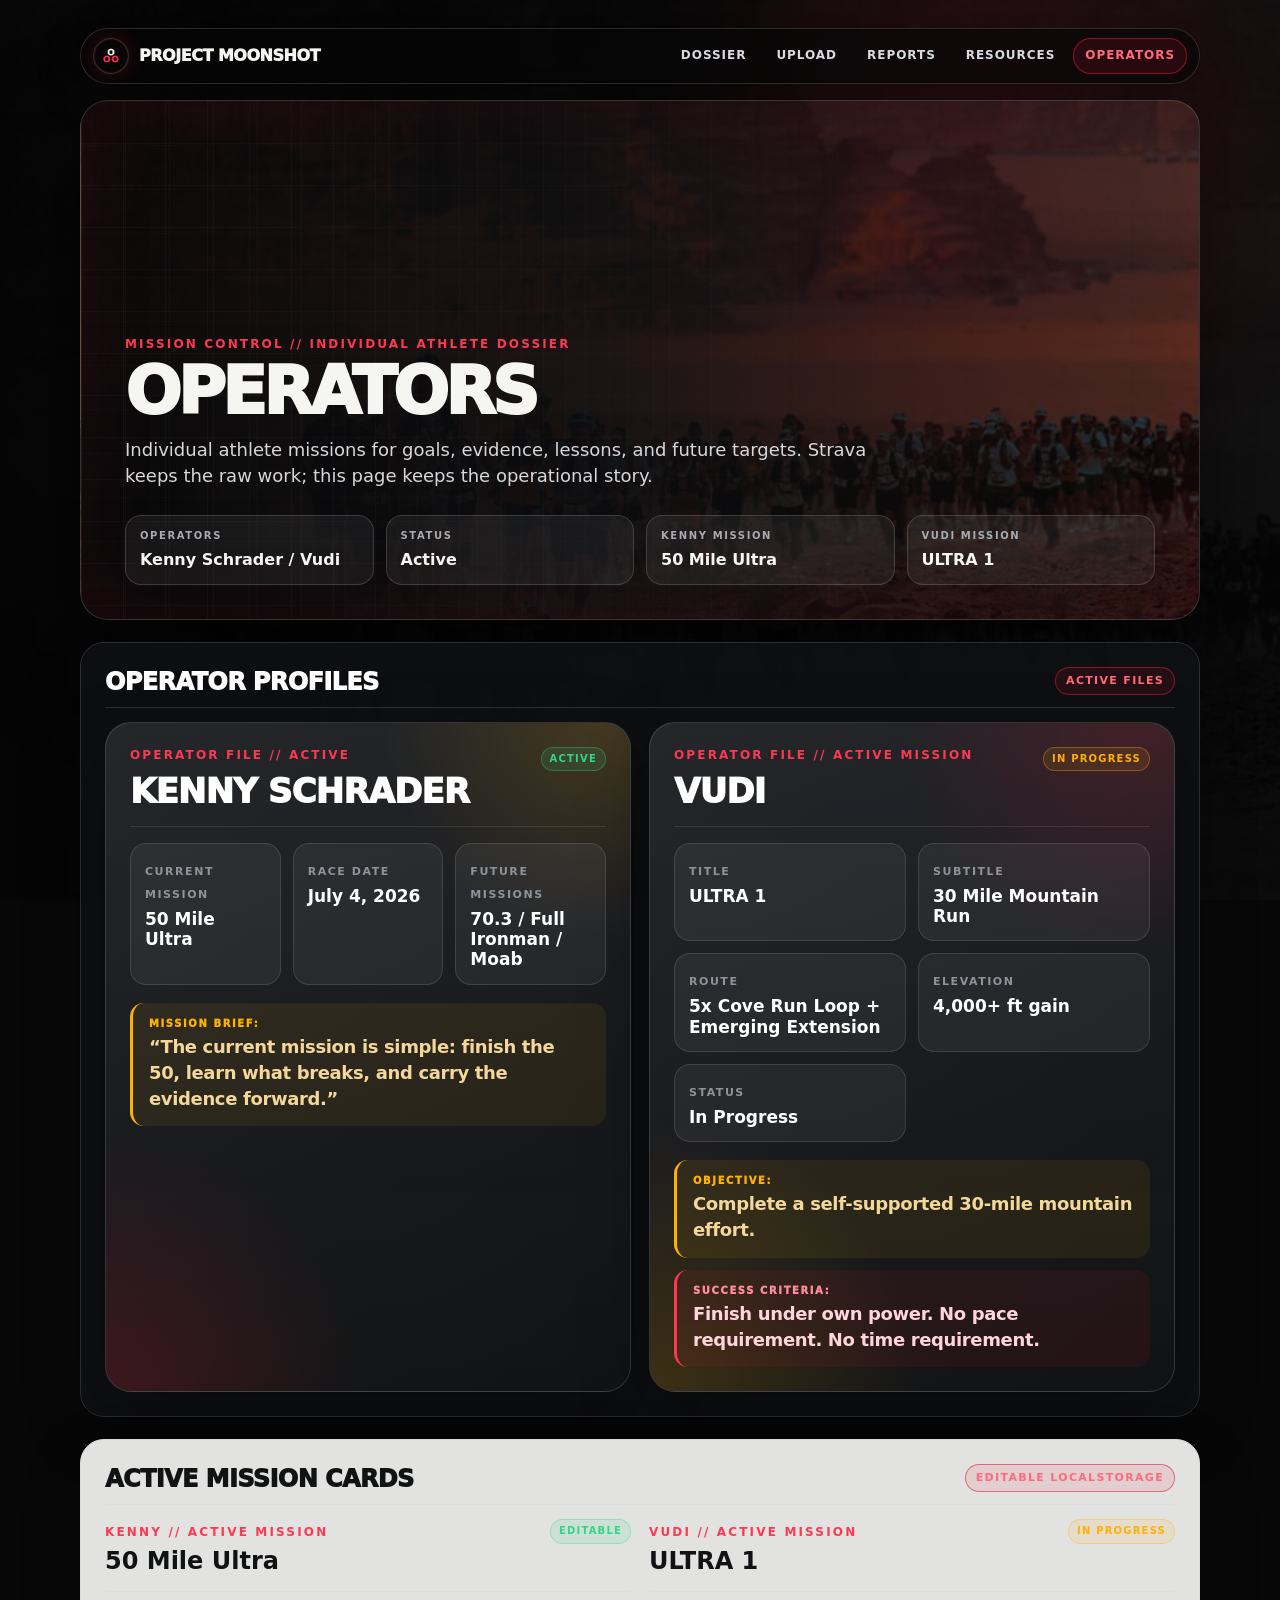
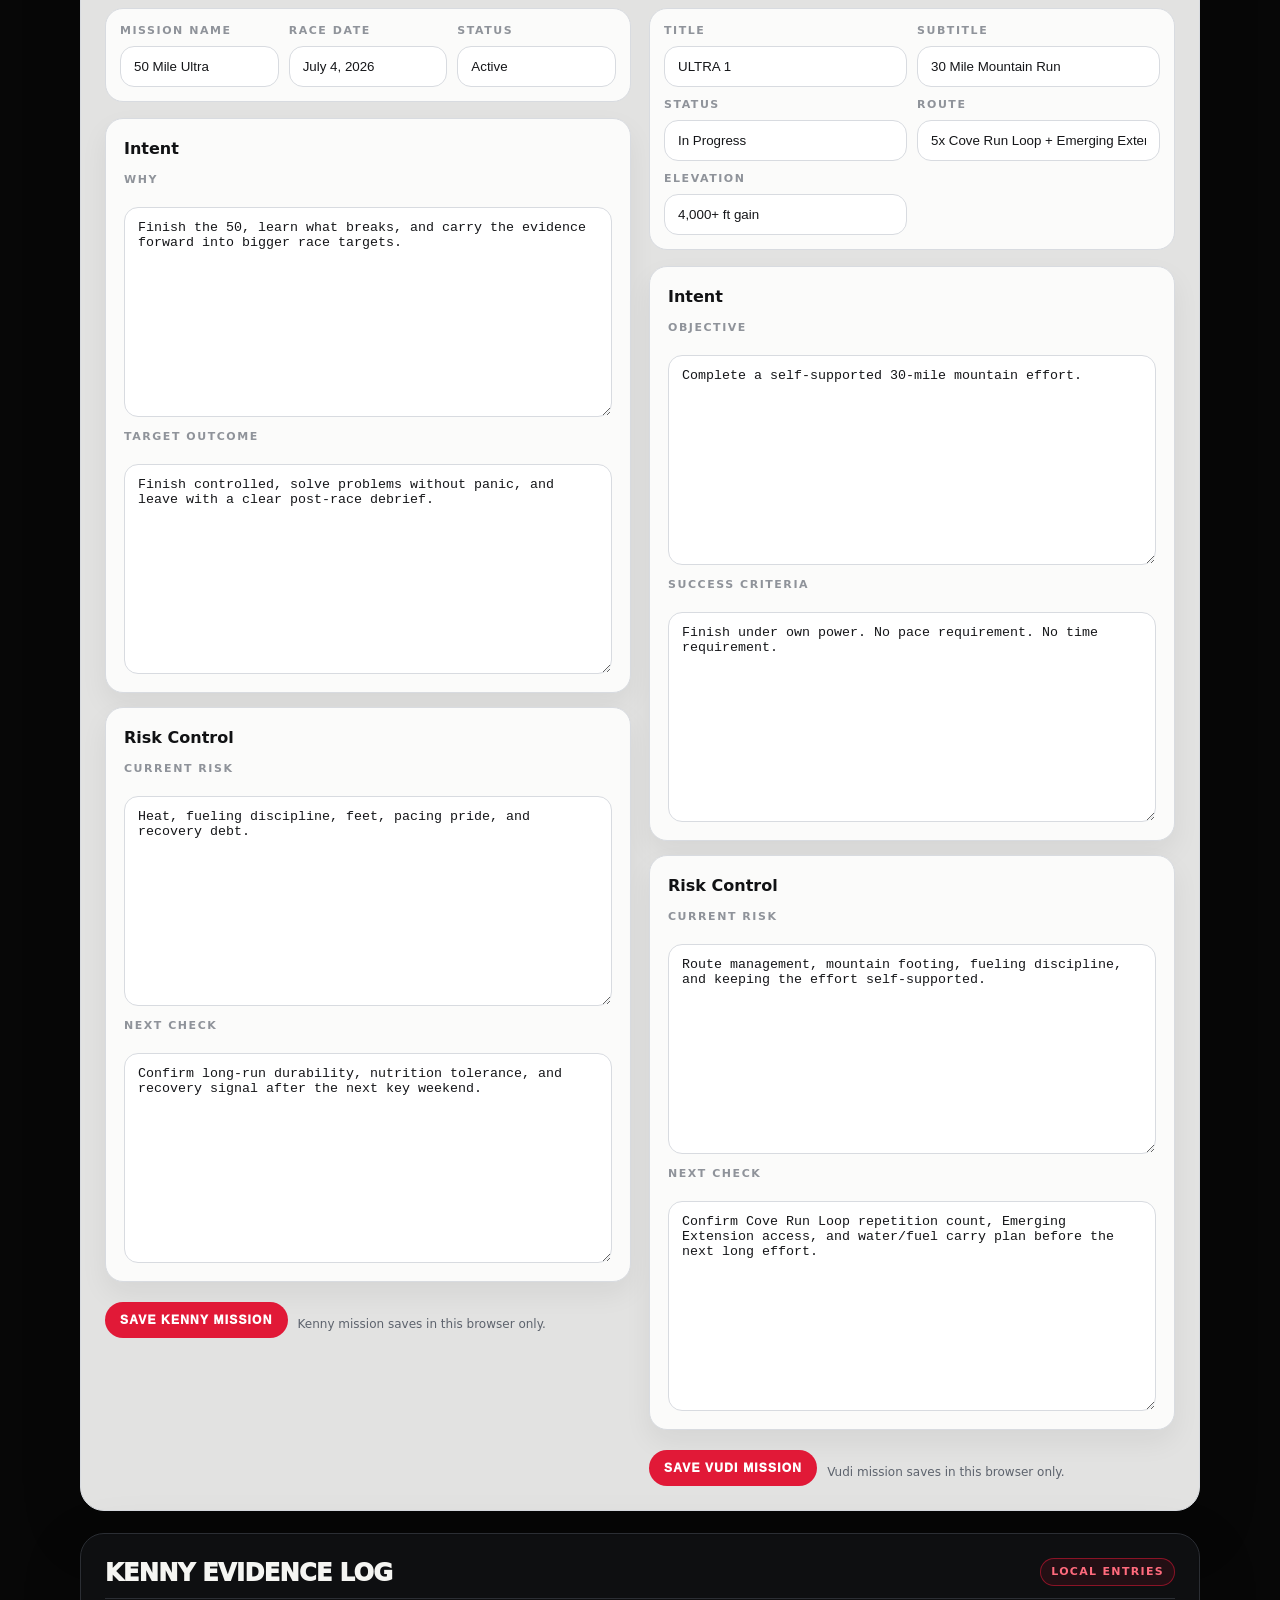
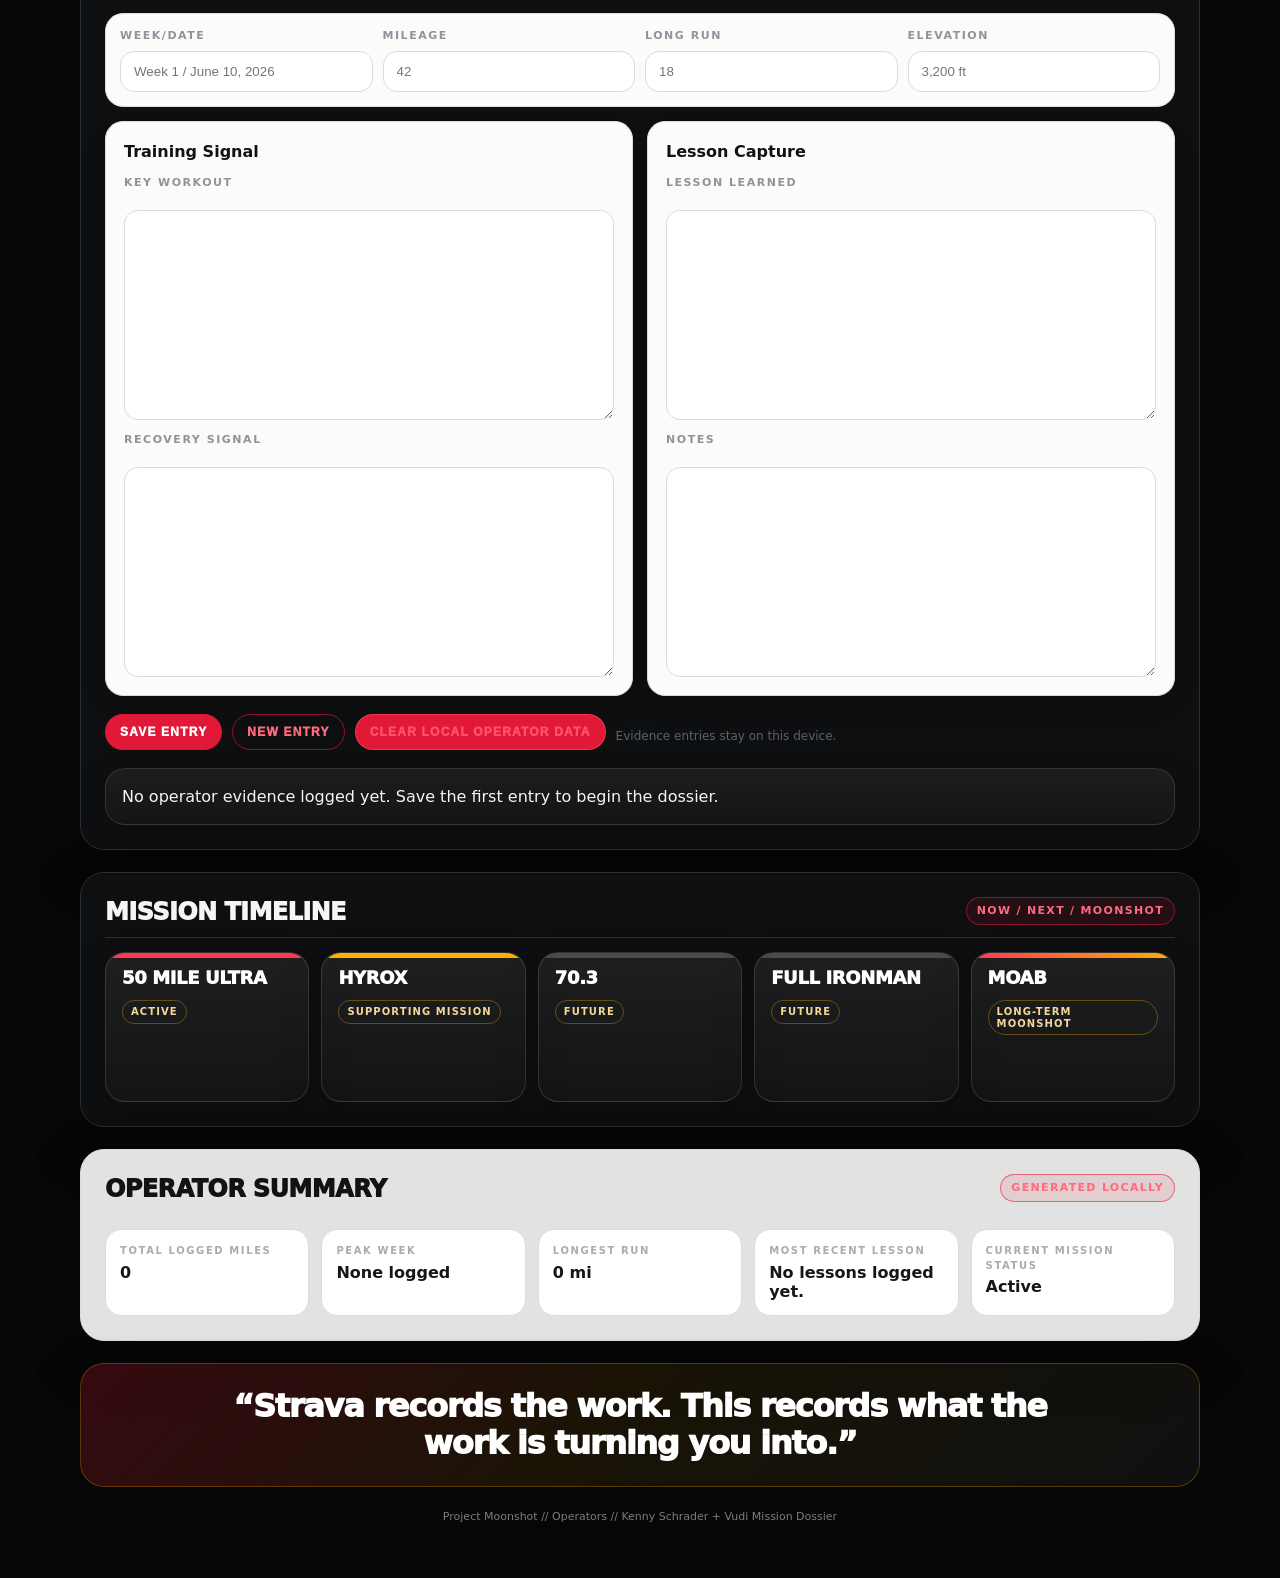
==== operators.html @ a26c4dda "Use PRJMNST navbar brand icon" ====
<!DOCTYPE html>
<html lang="en">
<head>
<meta charset="UTF-8" />
<meta name="viewport" content="width=device-width, initial-scale=1.0" />
<title>OPERATORS // Project Moonshot</title>
<link rel="stylesheet" href="styles.css" />
<script src="script.js" defer></script>
</head>
<body class="page-operators">
<div class="doc operators-doc">
  <nav class="site-nav" aria-label="Project Moonshot navigation">
    <button class="mobile-menu-toggle" type="button" aria-label="Open navigation menu" aria-expanded="false" aria-controls="primary-nav-links" data-mobile-nav-toggle>
      <span></span>
      <span></span>
      <span></span>
    </button>
    <a class="brand" href="index.html"><span class="brand-mark"><img src="PRJMNST.png" alt="Project Moonshot mark" class="brand-mark-img"></span><span>Project Moonshot</span></a>
    <div class="nav-links" id="primary-nav-links" data-mobile-menu>
      <a href="index.html">Dossier</a>
      <a href="upload.html">Upload</a>
      <a href="reports.html">Reports</a>
      <a href="resources.html">Resources</a>
      <a class="active" href="operators.html">OPERATORS</a>
    </div>
  </nav>

  <section class="hero operators-hero">
    <div class="eyebrow">Mission Control // Individual Athlete Dossier</div>
    <h1>OPERATORS</h1>
    <div class="subtitle">Individual athlete missions for goals, evidence, lessons, and future targets. Strava keeps the raw work; this page keeps the operational story.</div>
    <div class="meta">
      <div class="meta-card"><div class="label">Operators</div><div class="value">Kenny Schrader / Vudi</div></div>
      <div class="meta-card"><div class="label">Status</div><div class="value">Active</div></div>
      <div class="meta-card"><div class="label">Kenny Mission</div><div class="value">50 Mile Ultra</div></div>
      <div class="meta-card"><div class="label">Vudi Mission</div><div class="value">ULTRA 1</div></div>
    </div>
  </section>

  <section class="section operator-profile-section">
    <div class="section-header operator-section-header"><h2>Operator Profiles</h2><span class="tag">Active files</span></div>
    <div class="operator-card-grid">
      <article class="operator-card premium-card">
        <div class="operator-card-header">
          <div>
            <div class="eyebrow">Operator File // Active</div>
            <h2>Kenny Schrader</h2>
          </div>
          <span class="report-status">Active</span>
        </div>
        <div class="operator-stat-grid kenny-stat-grid">
          <div><span class="label">Current Mission</span><strong>50 Mile Ultra</strong></div>
          <div><span class="label">Race Date</span><strong>July 4, 2026</strong></div>
          <div><span class="label">Future Missions</span><strong>70.3 / Full Ironman / Moab</strong></div>
        </div>
        <p class="operator-brief"><span>Mission Brief:</span> “The current mission is simple: finish the 50, learn what breaks, and carry the evidence forward.”</p>
      </article>

      <article class="operator-card premium-card vudi-card">
        <div class="operator-card-header">
          <div>
            <div class="eyebrow">Operator File // Active Mission</div>
            <h2>Vudi</h2>
          </div>
          <span class="report-status pending">In Progress</span>
        </div>
        <div class="operator-stat-grid vudi-stat-grid">
          <div><span class="label">Title</span><strong>ULTRA 1</strong></div>
          <div><span class="label">Subtitle</span><strong>30 Mile Mountain Run</strong></div>
          <div><span class="label">Route</span><strong>5x Cove Run Loop + Emerging Extension</strong></div>
          <div><span class="label">Elevation</span><strong>4,000+ ft gain</strong></div>
          <div><span class="label">Status</span><strong>In Progress</strong></div>
        </div>
        <p class="operator-brief"><span>Objective:</span> Complete a self-supported 30-mile mountain effort.</p>
        <p class="operator-brief operator-brief-secondary"><span>Success Criteria:</span> Finish under own power. No pace requirement. No time requirement.</p>
      </article>
    </div>
  </section>

  <section class="section light operator-edit-section" data-operator-app>
    <div class="section-header"><h2>Active Mission Cards</h2><span class="tag">Editable localStorage</span></div>
    <div class="operator-mission-grid">
      <form class="command-form operator-mission-form" data-operator-mission-form data-operator-id="kenny">
        <div class="operator-form-title">
          <div><span class="eyebrow">Kenny // Active Mission</span><h3>50 Mile Ultra</h3></div>
          <span class="report-status">Editable</span>
        </div>
        <div class="metadata-bar form-metadata operator-metadata">
          <div>
            <label for="kennyMissionName">Mission name</label>
            <input id="kennyMissionName" name="missionName" />
          </div>
          <div>
            <label for="kennyRaceDate">Race date</label>
            <input id="kennyRaceDate" name="raceDate" />
          </div>
          <div>
            <label for="kennyStatus">Status</label>
            <input id="kennyStatus" name="status" />
          </div>
        </div>
        <div class="form-grid report-layout">
          <div class="upload-card form-box report-box">
            <h3>Intent</h3>
            <label for="kennyWhy">Why</label>
            <textarea id="kennyWhy" name="why"></textarea>
            <label for="kennyTargetOutcome">Target outcome</label>
            <textarea id="kennyTargetOutcome" name="targetOutcome"></textarea>
          </div>
          <div class="upload-card form-box report-box">
            <h3>Risk Control</h3>
            <label for="kennyCurrentRisk">Current risk</label>
            <textarea id="kennyCurrentRisk" name="currentRisk"></textarea>
            <label for="kennyNextCheck">Next check</label>
            <textarea id="kennyNextCheck" name="nextCheck"></textarea>
          </div>
        </div>
        <div class="mock-actions">
          <button class="button" type="submit">Save Kenny Mission</button>
          <span class="light-note" data-operator-mission-note>Kenny mission saves in this browser only.</span>
        </div>
      </form>

      <form class="command-form operator-mission-form" data-operator-mission-form data-operator-id="vudi">
        <div class="operator-form-title">
          <div><span class="eyebrow">Vudi // Active Mission</span><h3>ULTRA 1</h3></div>
          <span class="report-status pending">In Progress</span>
        </div>
        <div class="metadata-bar form-metadata operator-metadata vudi-metadata">
          <div>
            <label for="vudiMissionName">Title</label>
            <input id="vudiMissionName" name="missionName" />
          </div>
          <div>
            <label for="vudiSubtitle">Subtitle</label>
            <input id="vudiSubtitle" name="subtitle" />
          </div>
          <div>
            <label for="vudiStatus">Status</label>
            <input id="vudiStatus" name="status" />
          </div>
          <div>
            <label for="vudiRoute">Route</label>
            <input id="vudiRoute" name="route" />
          </div>
          <div>
            <label for="vudiElevation">Elevation</label>
            <input id="vudiElevation" name="elevation" />
          </div>
        </div>
        <div class="form-grid report-layout">
          <div class="upload-card form-box report-box">
            <h3>Intent</h3>
            <label for="vudiWhy">Objective</label>
            <textarea id="vudiWhy" name="why"></textarea>
            <label for="vudiTargetOutcome">Success criteria</label>
            <textarea id="vudiTargetOutcome" name="targetOutcome"></textarea>
          </div>
          <div class="upload-card form-box report-box">
            <h3>Risk Control</h3>
            <label for="vudiCurrentRisk">Current risk</label>
            <textarea id="vudiCurrentRisk" name="currentRisk"></textarea>
            <label for="vudiNextCheck">Next check</label>
            <textarea id="vudiNextCheck" name="nextCheck"></textarea>
          </div>
        </div>
        <div class="mock-actions">
          <button class="button" type="submit">Save Vudi Mission</button>
          <span class="light-note" data-operator-mission-note>Vudi mission saves in this browser only.</span>
        </div>
      </form>
    </div>
  </section>

  <section class="section operator-evidence-section">
    <div class="section-header"><h2>Kenny Evidence Log</h2><span class="tag">Local entries</span></div>
    <form class="command-form operator-entry-form" data-operator-entry-form>
      <input type="hidden" name="entryId" />
      <div class="metadata-bar form-metadata operator-metadata evidence-metadata">
        <div><label for="operatorWeekDate">Week/date</label><input id="operatorWeekDate" name="weekDate" placeholder="Week 1 / June 10, 2026" /></div>
        <div><label for="operatorMileage">Mileage</label><input id="operatorMileage" name="mileage" inputmode="decimal" placeholder="42" /></div>
        <div><label for="operatorLongRun">Long run</label><input id="operatorLongRun" name="longRun" inputmode="decimal" placeholder="18" /></div>
        <div><label for="operatorElevation">Elevation</label><input id="operatorElevation" name="elevation" inputmode="decimal" placeholder="3,200 ft" /></div>
      </div>
      <div class="form-grid report-layout">
        <div class="upload-card form-box report-box">
          <h3>Training Signal</h3>
          <label for="operatorKeyWorkout">Key workout</label>
          <textarea id="operatorKeyWorkout" name="keyWorkout"></textarea>
          <label for="operatorRecoverySignal">Recovery signal</label>
          <textarea id="operatorRecoverySignal" name="recoverySignal"></textarea>
        </div>
        <div class="upload-card form-box report-box">
          <h3>Lesson Capture</h3>
          <label for="operatorLessonLearned">Lesson learned</label>
          <textarea id="operatorLessonLearned" name="lessonLearned"></textarea>
          <label for="operatorNotes">Notes</label>
          <textarea id="operatorNotes" name="notes"></textarea>
        </div>
      </div>
      <div class="mock-actions">
        <button class="button" type="submit" data-operator-save-entry>Save Entry</button>
        <button class="button secondary" type="button" data-operator-reset-entry>New Entry</button>
        <button class="button danger" type="button" data-operator-clear>Clear Local Operator Data</button>
        <span class="light-note" data-operator-entry-note>Evidence entries stay on this device.</span>
      </div>
    </form>
    <div class="operator-entry-list" data-operator-entry-list>
      <div class="archive-card">Loading operator evidence...</div>
    </div>
  </section>

  <section class="section mission-timeline-section">
    <div class="section-header"><h2>Mission Timeline</h2><span class="tag">Now / next / moonshot</span></div>
    <div class="operator-timeline">
      <div class="timeline-node active"><span>50 Mile Ultra</span><strong>Active</strong></div>
      <div class="timeline-node support"><span>HYROX</span><strong>Supporting mission</strong></div>
      <div class="timeline-node"><span>70.3</span><strong>Future</strong></div>
      <div class="timeline-node"><span>Full Ironman</span><strong>Future</strong></div>
      <div class="timeline-node moonshot"><span>Moab</span><strong>Long-term moonshot</strong></div>
    </div>
  </section>

  <section class="section light operator-summary-section">
    <div class="section-header"><h2>Operator Summary</h2><span class="tag">Generated locally</span></div>
    <div class="operator-summary-grid" data-operator-summary>
      <div class="meta-card"><div class="label">Total logged miles</div><div class="value" data-summary-total-miles>0</div></div>
      <div class="meta-card"><div class="label">Peak week</div><div class="value" data-summary-peak-week>None logged</div></div>
      <div class="meta-card"><div class="label">Longest run</div><div class="value" data-summary-longest-run>0</div></div>
      <div class="meta-card"><div class="label">Most recent lesson</div><div class="value" data-summary-recent-lesson>No lessons logged yet.</div></div>
      <div class="meta-card"><div class="label">Current mission status</div><div class="value" data-summary-current-status>Active</div></div>
    </div>
  </section>

  <section class="section operator-ethos-section">
    <p class="quote operator-ethos">“Strava records the work. This records what the work is turning you into.”</p>
  </section>

  <div class="footer">Project Moonshot // Operators // Kenny Schrader + Vudi Mission Dossier</div>
</div>
</body>
</html>
---- styles.css ----
:root{
  --bg:#070707; --card:rgba(17,18,20,.82); --card2:rgba(23,25,28,.80); --ink:#f5f5f2; --muted:#a7aab0;
  --line:#2b2e34; --red:#e11937; --red2:#ff3852; --white:#ffffff; --silver:#d8dce3;
  --amber:#ffb000; --green:#32d583; --blue:#60a5fa; --darkred:#420912;
}
*{box-sizing:border-box;-webkit-font-smoothing:antialiased;}
html,body{margin:0;padding:0;color:var(--ink);font-family:Inter, ui-sans-serif, system-ui, -apple-system, BlinkMacSystemFont,"Segoe UI",sans-serif;line-height:1.45;}
html{background:var(--bg);min-height:100%;}
body{position:relative;isolation:isolate;min-height:100vh;padding:28px 0 54px;overflow-x:hidden;background:var(--bg);}
body::before{content:"";position:fixed;inset:0;pointer-events:none;z-index:0;background-image:var(--page-bg-image,none);background-repeat:no-repeat;background-size:cover;background-position:var(--page-bg-position,right center);background-attachment:fixed;opacity:.32;filter:grayscale(100%) contrast(82%) brightness(1.66);}
body::after{content:"";position:fixed;inset:0;pointer-events:none;z-index:1;background:linear-gradient(90deg,rgba(5,5,5,.43) 0%,rgba(5,5,5,.41) 42%,rgba(5,5,5,.39) 100%);}
body.page-index{--page-bg-image:url("Hyrox 2.webp");--page-bg-position:right center;}
body.page-upload{--page-bg-image:url("Hyrox 4.avif");--page-bg-position:left center;}
body.page-reports{--page-bg-image:url("Hyrox 3.jpg");--page-bg-position:right center;}
body.page-resources{--page-bg-image:url("Hyrox 1.webp");--page-bg-position:left center;}
a{color:inherit;}
.doc{position:relative;z-index:2;width:1080px;max-width:calc(100vw - 32px);margin:0 auto;}
.site-nav{position:sticky;top:12px;z-index:20;display:flex;align-items:center;justify-content:space-between;gap:16px;margin:0 auto 16px;padding:9px 12px;border:1px solid rgba(255,255,255,.14);border-radius:999px;background:rgba(7,7,7,.68);backdrop-filter:blur(12px);box-shadow:0 16px 48px rgba(0,0,0,.24);}
.brand{display:inline-flex;align-items:center;gap:10px;text-decoration:none;font-weight:950;text-transform:uppercase;letter-spacing:-.03em;white-space:nowrap;}
.brand-mark{display:inline-grid;place-items:center;width:36px;height:36px;min-width:36px;border-radius:50%;background:rgba(7,7,7,.78);border:1px solid rgba(255,255,255,.16);box-shadow:0 0 0 1px rgba(225,25,55,.18) inset,0 0 18px rgba(225,25,55,.24);overflow:hidden;}
.brand-mark-img{width:28px;height:28px;border-radius:50%;object-fit:cover;display:block;}
.mobile-menu-toggle{display:none;appearance:none;border:0;background:transparent;color:inherit;font:inherit;}
.nav-links{display:flex;align-items:center;gap:6px;flex-wrap:wrap;justify-content:flex-end;}
.nav-links a{padding:8px 11px;border:1px solid transparent;border-radius:999px;color:#d9dbe0;text-decoration:none;font-size:12px;font-weight:850;text-transform:uppercase;letter-spacing:.08em;}
.nav-links a:hover,.nav-links a.active{border-color:rgba(225,25,55,.55);background:rgba(225,25,55,.12);color:#ff6b7d;}
.hero{position:relative;overflow:hidden;border:1px solid #31343a;border-radius:28px;padding:42px 44px 34px;background:
  radial-gradient(circle at 88% -10%,rgba(225,25,55,.55),transparent 36%),
  radial-gradient(circle at 0% 100%,rgba(225,25,55,.24),transparent 32%),
  linear-gradient(135deg,rgba(10,10,11,.84) 0%,rgba(21,22,26,.82) 60%,rgba(9,9,9,.88) 100%);box-shadow:0 30px 80px rgba(0,0,0,.38);}
.hero:before{content:"";position:absolute;inset:0;background:linear-gradient(90deg,rgba(255,255,255,.04) 1px,transparent 1px),linear-gradient(rgba(255,255,255,.03) 1px,transparent 1px);background-size:42px 42px;mask-image:linear-gradient(90deg,rgba(0,0,0,.85),transparent);}
.hero>*{position:relative;z-index:1;}
.eyebrow{letter-spacing:.18em;text-transform:uppercase;font-weight:800;color:var(--red2);font-size:12px;margin-bottom:10px;}
h1{font-size:66px;line-height:.88;margin:0;text-transform:uppercase;letter-spacing:-.06em;font-weight:950;}
.h1-accent{color:var(--red2);display:block;}
.subtitle{margin-top:16px;color:#d7d7d9;font-size:18px;max-width:760px;}
.meta{display:grid;grid-template-columns:repeat(4,1fr);gap:12px;margin-top:26px;}
.meta-card{background:rgba(255,255,255,.06);border:1px solid rgba(255,255,255,.15);border-radius:16px;padding:13px 14px;}
.meta-card .label{font-size:10px;text-transform:uppercase;letter-spacing:.16em;color:#a9abb0;font-weight:800;}
.meta-card .value{font-size:16px;font-weight:850;margin-top:4px;}
.countdown{display:grid;grid-template-columns:repeat(4,1fr) 2.6fr;align-items:stretch;gap:10px;margin-top:26px;padding:12px;border:1px solid rgba(255,193,7,.62);border-radius:24px;background:linear-gradient(135deg,rgba(255,176,0,.16),rgba(166,110,0,.08) 36%,rgba(11,12,14,.94));box-shadow:0 0 0 1px rgba(255,176,0,.14) inset,0 18px 44px rgba(0,0,0,.24),0 0 32px rgba(255,176,0,.18);}
.countdown-box{min-width:0;border:1px solid rgba(255,201,71,.58);border-radius:16px;background:linear-gradient(180deg,rgba(255,176,0,.18),rgba(255,255,255,.055));padding:12px 14px;text-align:center;box-shadow:0 0 16px rgba(255,176,0,.14) inset,0 10px 24px rgba(0,0,0,.22);}
.countdown-box strong{display:block;font-size:32px;line-height:1;font-weight:950;letter-spacing:-.04em;color:var(--amber);text-shadow:none;}
.countdown-box span{display:block;margin-top:6px;color:#f2d48a;font-size:10px;text-transform:uppercase;letter-spacing:.14em;font-weight:900;}
.countdown-quote{display:flex;align-items:center;min-width:0;min-height:100%;margin:0;border-left:1px solid rgba(255,201,71,.46);padding:12px 18px;}
.countdown-quote blockquote{position:relative;margin:0;padding-left:0;color:#f4d89a;font-size:15px;line-height:1.28;font-weight:850;letter-spacing:-.015em;}
.countdown-quote blockquote:before{content:none;}
.section{margin-top:22px;background:var(--card);backdrop-filter:blur(2px);border:1px solid var(--line);border-radius:24px;padding:24px;box-shadow:0 20px 60px rgba(0,0,0,.18);}
.section.light{background:rgba(251,251,250,.9);color:#151619;border-color:#d8dbe0;}
.section.light p,.section.light li,.section.light td{color:#464a52;}
.section.light h2,.section.light h3{color:#111214;}
.report-featured h2,.report-archive-index h2{color:var(--amber) !important;}
.latest-helper{margin:-4px 0 8px;color:#8a9099;font-size:11px;font-weight:800;letter-spacing:.02em;}
.section-header{display:flex;align-items:flex-end;justify-content:space-between;gap:16px;margin-bottom:14px;border-bottom:1px solid var(--line);padding-bottom:12px;}
.section.light .section-header{border-bottom-color:#d9dde4;}
h2{font-size:24px;line-height:1.05;margin:0;text-transform:uppercase;letter-spacing:-.025em;font-weight:950;}
h3{font-size:16px;margin:16px 0 8px;font-weight:850;}
p{font-size:14px;color:var(--muted);margin:0 0 10px;}
.small{font-size:12px;color:var(--muted);}
.tag{display:inline-flex;align-items:center;border:1px solid rgba(225,25,55,.55);background:rgba(225,25,55,.1);color:#ff6b7d;border-radius:999px;padding:5px 10px;font-size:11px;text-transform:uppercase;letter-spacing:.12em;font-weight:800;white-space:nowrap;}
.grid{display:grid;gap:14px;}.grid-2{grid-template-columns:repeat(2,minmax(0,1fr));}.grid-3{grid-template-columns:repeat(3,minmax(0,1fr));}.grid-4{grid-template-columns:repeat(4,minmax(0,1fr));}
.card{background:var(--card2);border:1px solid var(--line);border-radius:18px;padding:16px;}
.section.light .card{background:rgba(255,255,255,.9);border-color:#d8dbe0;}
.metric{font-size:34px;font-weight:950;letter-spacing:-.05em;line-height:.95;}.metric span{color:var(--red2);}
.label{font-size:11px;text-transform:uppercase;letter-spacing:.14em;font-weight:850;color:#8f939a;}
.divider{height:1px;background:var(--line);margin:14px 0;}.redline{height:6px;background:linear-gradient(90deg,var(--red),transparent);border-radius:999px;margin:10px 0 0;}
ul{margin:8px 0 0;padding-left:18px;}li{font-size:13px;color:var(--muted);margin:4px 0;}
table{width:100%;border-collapse:collapse;margin-top:10px;font-size:12.5px;}th,td{padding:9px 9px;border-bottom:1px solid var(--line);text-align:left;vertical-align:top;}th{font-size:10px;text-transform:uppercase;letter-spacing:.12em;color:#8f939a;background:rgba(255,255,255,.03);font-weight:900;}.section.light th{background:#f0f1f3;border-bottom-color:#d9dde4;}.section.light td{border-bottom-color:#e3e5e9;}
.course-row{display:grid;grid-template-columns:64px 1fr 1fr 1fr;gap:10px;align-items:stretch;margin-bottom:10px;}.num{display:flex;align-items:center;justify-content:center;background:var(--red);border-radius:16px;font-weight:950;font-size:22px;}.course-row .card{padding:13px;}.course-mission-text{color:#f5b942;}
.pill{display:inline-block;border:1px solid #3a3d43;border-radius:999px;padding:4px 9px;font-size:11px;color:#d8dce3;margin:2px 4px 2px 0;}.section.light .pill{border-color:#d4d8dd;color:#39404a;background:#f7f7f7;}
.status-green{color:var(--green);font-weight:900;}.status-amber{color:var(--amber);font-weight:900;}.status-red{color:#ff5368;font-weight:900;}.avg{color:var(--amber);font-weight:900;}
.timeline{display:grid;grid-template-columns:repeat(4,1fr);gap:12px;}.phase{position:relative;overflow:hidden;background:linear-gradient(180deg,#1b1d21,#101114);border:1px solid var(--line);border-radius:18px;padding:16px;min-height:190px;}.phase:before{content:"";position:absolute;top:0;left:0;right:0;height:5px;background:var(--red);}.phase .week{font-weight:950;color:var(--red2);font-size:13px;text-transform:uppercase;letter-spacing:.12em;}.phase h3{margin-top:8px;color:#fff !important;}.phase li,.phase p{color:#f3f4f6 !important;}.phase ul{color:#f3f4f6;}
.upload-card{background:#fbfbfa;color:#151619;border:1px solid #d8dbe0;border-radius:18px;padding:18px;margin-top:14px;}.upload-card h3{color:#111214;margin-top:0;}.upload-card p,.upload-card li{color:#464a52;}.upload-grid{display:grid;grid-template-columns:1.05fr 1.1fr 1fr;gap:10px;}.upload-cell{border:1px solid #dfe3e8;border-radius:12px;padding:12px;background:#fff;}.upload-cell .label{font-size:10px;letter-spacing:.14em;text-transform:uppercase;font-weight:900;color:#8b9098;margin-bottom:6px;}.upload-cell .value{font-size:13px;color:#343841;}
.page-upload .section.light{background:linear-gradient(180deg,rgba(18,19,22,.62),rgba(8,9,11,.50));color:var(--ink);border-color:rgba(255,255,255,.14);backdrop-filter:blur(10px) saturate(125%);}
.page-upload .section.light .section-header{border-bottom-color:rgba(255,255,255,.12);}
.page-upload .section.light h2,.page-upload .section.light h3{color:#fff;}
.page-upload .section.light p,.page-upload .section.light li{color:#d2d5dc;}
.page-upload .upload-card{background:linear-gradient(180deg,rgba(18,19,22,.64),rgba(7,8,10,.46));color:var(--ink);border-color:rgba(255,255,255,.13);box-shadow:0 16px 44px rgba(0,0,0,.22);backdrop-filter:blur(12px) saturate(128%);}
.page-upload .upload-card h3{color:#fff;}
.page-upload .upload-card p,.page-upload .upload-card li{color:#d2d5dc;}
.page-upload .upload-cell,.page-upload .form-metadata{background:rgba(255,255,255,.052);border-color:rgba(255,255,255,.12);}
.page-upload .upload-cell .label,.page-upload .metadata-bar .label{color:#aeb3bc;}
.page-upload .upload-cell .value,.page-upload .metadata-bar .value{color:#f2f3f5;}
.page-upload input,.page-upload textarea,.page-upload select{background:rgba(3,4,6,.56);border-color:rgba(255,255,255,.16);color:#f5f5f2;}
.page-upload input::placeholder,.page-upload textarea::placeholder{color:#7f858f;}
.page-upload .summary-preview{background:linear-gradient(135deg,rgba(255,176,0,.16),rgba(18,19,22,.58) 58%);box-shadow:0 12px 34px rgba(255,176,0,.10);}
.page-upload .summary-preview p{color:#f4d89a;}
.page-upload .light-note{color:#bbc0c9;}
.command-form{display:grid;gap:14px;}.metadata-bar{display:grid;grid-template-columns:repeat(3,1fr);gap:10px;align-items:end;}.metadata-bar .label{font-size:10px;letter-spacing:.14em;text-transform:uppercase;font-weight:950;color:#8b9098;margin-bottom:6px;}.metadata-bar .value{font-size:13px;color:#343841;font-weight:800;}.form-metadata{border:1px solid #d8dbe0;border-radius:18px;background:#fbfbfa;padding:14px;}.form-grid{display:grid;grid-template-columns:1fr 1fr;gap:14px;align-items:stretch;}.report-layout{display:grid;grid-template-columns:1fr 1fr;gap:14px;align-items:stretch;}.report-box-full{grid-column:1 / -1;}.report-box textarea{min-height:210px;}.report-box-full textarea{min-height:240px;}.preview-layout{margin-top:14px;}.form-box{display:grid;gap:12px;margin-top:0;}.form-box h3{margin-bottom:0;}.form-row{display:grid;grid-template-columns:1fr 1fr;gap:14px;}.form-row.compact{gap:10px;}label{display:block;font-size:11px;text-transform:uppercase;letter-spacing:.14em;font-weight:900;color:#8f939a;margin-bottom:7px;}input,textarea,select{width:100%;border:1px solid #d8dbe0;border-radius:14px;background:#fff;color:#151619;padding:12px 13px;font:14px/1.45 inherit;}textarea{min-height:154px;resize:vertical;}.mock-actions{display:flex;gap:10px;flex-wrap:wrap;align-items:center;margin-top:4px;}.button{display:inline-flex;align-items:center;justify-content:center;border:1px solid rgba(225,25,55,.62);border-radius:999px;background:var(--red);color:#fff;text-decoration:none;padding:10px 14px;font-size:12px;font-weight:950;text-transform:uppercase;letter-spacing:.1em;}.button.secondary{background:transparent;color:#ff6b7d;}.button.disabled{opacity:.58;cursor:not-allowed;}.button.danger{border-color:rgba(255,83,104,.55);color:#ff5368;}
.summary-preview{border:1px solid rgba(255,176,0,.55);border-radius:18px;background:linear-gradient(135deg,#fff8e6,#fff 58%);box-shadow:0 12px 28px rgba(255,176,0,.14);padding:14px 16px;}.summary-preview .label{font-size:10px;letter-spacing:.14em;text-transform:uppercase;font-weight:950;color:var(--amber);margin-bottom:7px;}.summary-preview p{margin:0;color:#24211a;font-size:14px;font-weight:800;line-height:1.5;}.generated-summary{margin-top:9px;border-left:3px solid var(--amber);padding:8px 10px;background:rgba(255,176,0,.09);border-radius:10px;color:#d9dde4;font-size:12px;line-height:1.4;}.generated-summary span{display:block;margin-bottom:3px;color:var(--amber);font-size:9px;text-transform:uppercase;letter-spacing:.13em;font-weight:950;}.archive-summary{color:#d9dde4;} .section.light .archive-summary{color:#343841;background:#fff8e6;}
.rawbox{width:100%;min-height:120px;border:1px dashed #b7bdc7;border-radius:14px;background:#fff;color:#333;padding:12px;font:13px/1.45 ui-monospace,SFMono-Regular,Menlo,Consolas,monospace;}.light-note{font-size:12px;color:#5d636d;margin-top:10px;}.template{font-family:ui-monospace,SFMono-Regular,Menlo,Monaco,Consolas,"Liberation Mono",monospace;font-size:12.5px;white-space:pre-wrap;background:#0b0c0e;border:1px solid #30343a;border-radius:16px;padding:16px;color:#f5f5f2;}.quote{font-size:24px;line-height:1.15;font-weight:950;letter-spacing:-.04em;color:#fff;margin:8px 0;}.quote .red{color:var(--red2);}.compare{display:grid;grid-template-columns:1fr 1fr;gap:14px;}.team{border-radius:20px;padding:18px;border:1px solid var(--line);background:linear-gradient(180deg,#17191d,#101114);}.team.enemy{background:linear-gradient(180deg,#1e1115,#10090b);border-color:#44202a;}.name{font-size:20px;font-weight:950;letter-spacing:-.02em;text-transform:uppercase;}
.resource-link{display:flex;align-items:flex-start;justify-content:space-between;gap:14px;text-decoration:none;transition:transform .15s ease,border-color .15s ease;}.resource-link:hover{transform:translateY(-2px);border-color:rgba(225,25,55,.55);}.resource-link .arrow{color:var(--red2);font-weight:950;}.report-status{display:inline-flex;border-radius:999px;padding:4px 8px;font-size:10px;text-transform:uppercase;letter-spacing:.12em;font-weight:900;background:rgba(50,213,131,.12);color:var(--green);border:1px solid rgba(50,213,131,.35);}.report-status.pending{background:rgba(255,176,0,.1);color:var(--amber);border-color:rgba(255,176,0,.35);}

.archive-cards{display:grid;gap:14px;margin-top:14px;}
.archive-card{border:1px solid rgba(255,255,255,.12);border-radius:20px;background:linear-gradient(180deg,rgba(255,255,255,.06),rgba(255,255,255,.025));box-shadow:0 16px 38px rgba(0,0,0,.18);padding:16px;}
.archive-card-header{display:flex;align-items:flex-start;justify-content:space-between;gap:14px;border-bottom:1px solid rgba(255,255,255,.1);padding-bottom:12px;margin-bottom:12px;}
.archive-card-body{display:grid;grid-template-columns:repeat(2,minmax(0,1fr));gap:12px;}
.archive-field{min-width:0;border:1px solid rgba(255,255,255,.09);border-radius:14px;background:rgba(255,255,255,.035);padding:11px 12px;}
.archive-field.wide{grid-column:1 / -1;}
.archive-field .label{margin-bottom:5px;}
.archive-field.is-headline .label,.archive-field.is-summary .label{color:var(--amber);}
.archive-field.is-headline .archive-field-value{color:var(--amber);font-weight:950;}
.latest-report-table tr.is-summary td:first-child{color:var(--amber);font-weight:950;}
.latest-report-table tr.is-headline td:nth-child(2){color:var(--amber);font-weight:950;}
.archive-field-value{color:#d9dde4;font-size:13px;line-height:1.45;overflow-wrap:anywhere;}
.archive-card-actions{display:flex;gap:9px;flex-wrap:wrap;margin-top:14px;padding-top:12px;border-top:1px solid rgba(255,255,255,.1);}
.section.light .archive-card{background:#fff;border-color:#d8dbe0;box-shadow:0 12px 28px rgba(17,18,20,.07);}
.section.light .archive-card-header,.section.light .archive-card-actions{border-color:#e3e5e9;}
.section.light .archive-field{background:#fbfbfa;border-color:#e3e5e9;}
.section.light .archive-field-value{color:#343841;}

.report-featured{position:relative;overflow:hidden;background:linear-gradient(180deg,rgba(18,19,22,.58),rgba(8,9,11,.48)),radial-gradient(circle at 92% 0%,rgba(255,176,0,.12),transparent 32%);color:var(--ink);border-color:rgba(255,176,0,.52);box-shadow:0 0 0 1px rgba(255,176,0,.12) inset,0 24px 70px rgba(0,0,0,.30),0 0 34px rgba(255,176,0,.08);backdrop-filter:blur(10px) saturate(125%);}
.report-featured:before{content:"";position:absolute;inset:0;background:linear-gradient(90deg,rgba(255,255,255,.035) 1px,transparent 1px),linear-gradient(rgba(255,255,255,.026) 1px,transparent 1px);background-size:38px 38px;mask-image:linear-gradient(90deg,rgba(0,0,0,.74),transparent);pointer-events:none;}
.report-featured>*{position:relative;z-index:1;}
.report-featured .section-header{border-bottom-color:rgba(255,176,0,.28);}
.report-featured p,.report-featured li,.report-featured td{color:#d5d8de;}
.report-featured h2,.report-featured h3{color:var(--amber) !important;}
.report-featured .latest-helper{color:#f0c66d;}
.report-featured table th{background:rgba(255,255,255,.045);border-bottom-color:rgba(255,255,255,.12);}
.report-featured table td{border-bottom-color:rgba(255,255,255,.10);}
.report-featured .latest-report-table tr.is-summary td:first-child,.report-featured .latest-report-table tr.is-headline td:nth-child(2){color:var(--amber);}
.resource-command-links{background:linear-gradient(180deg,rgba(18,19,22,.54),rgba(8,9,11,.44));color:var(--ink);border-color:rgba(255,255,255,.14);box-shadow:0 20px 60px rgba(0,0,0,.24);backdrop-filter:blur(10px) saturate(122%);}
.resource-command-links .section-header{border-bottom-color:rgba(255,255,255,.12);}
.resource-command-links p,.resource-command-links li{color:#cdd1d8;}
.resource-command-links h2,.resource-command-links h3{color:#fff;}
.resource-command-links .card{background:linear-gradient(180deg,rgba(255,255,255,.065),rgba(255,255,255,.028));border-color:rgba(255,255,255,.12);}
.resource-command-links .resource-link:hover{border-color:rgba(255,176,0,.44);}
.progress-source-log{margin-top:18px;border:1px solid rgba(255,255,255,.12);border-radius:18px;background:rgba(0,0,0,.22);padding:14px;}
.source-log-title{color:#fff;font-size:12px;text-transform:uppercase;letter-spacing:.14em;font-weight:950;margin-bottom:10px;}
.source-log-empty{color:#f2c46c;font-size:12px;font-weight:800;line-height:1.45;}
.source-log-card{border-top:1px solid rgba(255,255,255,.1);padding-top:10px;margin-top:10px;}
.source-log-week{color:#fff;font-weight:950;margin-bottom:8px;}
.source-log-card dl{display:grid;grid-template-columns:220px 1fr;gap:6px 12px;margin:0;}
.source-log-card dt{color:#aeb3bc;font-size:10px;text-transform:uppercase;letter-spacing:.11em;font-weight:950;}
.source-log-card dd{margin:0;color:#f5f5f2;font-size:12px;font-weight:800;}

.mission-progress{background:linear-gradient(135deg,#0b0c0e 0%,#16181d 58%,#10080b 100%);border-color:#343841;box-shadow:0 26px 70px rgba(0,0,0,.28),0 0 42px rgba(225,25,55,.08) inset;}
.moonshot-meter{position:relative;overflow:hidden;padding:22px;border-color:rgba(255,255,255,.14);background:radial-gradient(circle at 84% -18%,rgba(225,25,55,.42),transparent 34%),linear-gradient(180deg,rgba(255,255,255,.055),rgba(255,255,255,.025));box-shadow:0 18px 54px rgba(0,0,0,.24);}
.moonshot-meter:before{content:"";position:absolute;inset:0;background:linear-gradient(90deg,rgba(255,255,255,.045) 1px,transparent 1px),linear-gradient(rgba(255,255,255,.03) 1px,transparent 1px);background-size:36px 36px;mask-image:linear-gradient(90deg,rgba(0,0,0,.72),transparent);pointer-events:none;}
.moonshot-meter>*{position:relative;z-index:1;}
.meter-topline{display:flex;align-items:flex-start;justify-content:space-between;gap:18px;margin-bottom:8px;}
.meter-topline h3{margin:3px 0 0;color:#fff;font-size:28px;line-height:1;text-transform:uppercase;letter-spacing:-.045em;font-weight:950;}
.meter-score{display:flex;align-items:flex-start;gap:2px;color:#fff;font-size:56px;line-height:.82;font-weight:950;letter-spacing:-.07em;text-shadow:0 0 26px rgba(225,25,55,.34);}
.meter-score small{margin-top:7px;color:var(--red2);font-size:18px;letter-spacing:-.02em;}
.meter-copy{max-width:760px;color:#cfd2d8;}
.meter-grid{display:grid;grid-template-columns:repeat(2,minmax(0,1fr));gap:14px;margin-top:18px;}
.meter-row{border:1px solid rgba(255,255,255,.12);border-radius:18px;padding:15px;background:linear-gradient(180deg,rgba(255,255,255,.06),rgba(255,255,255,.025));}
.meter-row-head{display:flex;align-items:baseline;justify-content:space-between;gap:12px;margin-bottom:10px;}
.meter-row-head span{color:#f4f5f7;font-size:12px;text-transform:uppercase;letter-spacing:.12em;font-weight:950;}
.meter-row-head strong{color:#fff;font-size:17px;font-weight:950;white-space:nowrap;}
.progress-track{height:12px;overflow:hidden;border:1px solid rgba(255,255,255,.16);border-radius:999px;background:rgba(0,0,0,.34);box-shadow:0 0 18px rgba(0,0,0,.2) inset;}
.progress-track span{display:block;width:0%;height:100%;border-radius:999px;background:linear-gradient(90deg,var(--red),var(--amber));box-shadow:0 0 18px rgba(225,25,55,.44);transition:width .45s ease;}
.meter-note{margin-top:8px;color:#aeb3bc;font-size:11px;font-weight:800;text-transform:uppercase;letter-spacing:.1em;}
.meter-note.placeholder{color:#f2c46c;}
@media print{.meter-grid{grid-template-columns:repeat(2,1fr);}.moonshot-meter:before{display:none;}}
@media (max-width:850px){.meter-grid{grid-template-columns:1fr;}.meter-topline{align-items:flex-start;}.meter-score{font-size:44px;}.meter-row-head{align-items:flex-start;flex-direction:column;gap:4px;}}

.footer{color:#82868d;font-size:11px;text-align:center;margin-top:22px;}.print-break{break-before:page;page-break-before:always;}
@media print{body{background:#fff;padding:0;}body:before,body:after{display:none;}.site-nav{display:none;}.doc{width:100%;max-width:none;margin:0;}.section,.hero{box-shadow:none;break-inside:avoid;}.section{margin-top:14px;}h1{font-size:48px;}.meta,.grid-4,.timeline{grid-template-columns:repeat(2,1fr);}.grid-3{grid-template-columns:repeat(2,1fr);}.course-row{grid-template-columns:44px 1fr 1fr 1fr;}.num{font-size:16px;}a{color:inherit;}}
@media (max-width:850px){body{padding-top:16px;}.site-nav{position:static;border-radius:22px;align-items:flex-start;flex-direction:column;}.nav-links{justify-content:flex-start;}.meta,.metadata-bar,.grid-2,.grid-3,.grid-4,.timeline,.compare,.form-grid,.report-layout,.form-row{grid-template-columns:1fr;}.course-row{grid-template-columns:50px 1fr;}.course-row .card:nth-child(4){grid-column:2;}.hero{padding:30px 24px;}h1{font-size:48px;}.countdown{grid-template-columns:repeat(4,1fr) 2.6fr;}.countdown-quote{min-height:100%;}}

/* Mobile-first hardening: preserve desktop above tablet widths, turn dense data into cards below. */
.countdown{box-shadow:0 0 0 1px rgba(255,176,0,.105) inset,0 18px 44px rgba(0,0,0,.24),0 0 24px rgba(255,176,0,.135);}
.countdown-box{box-shadow:0 0 12px rgba(255,176,0,.105) inset,0 10px 24px rgba(0,0,0,.22);}
.countdown-quote{box-shadow:none;}
.countdown-quote blockquote:before{box-shadow:none;}

@media (max-width:768px){
  body{padding:12px 0 36px;overflow-x:hidden;}
  .doc{max-width:calc(100vw - 20px);}
  .site-nav{position:static;display:flex;flex-direction:row;align-items:center;justify-content:center;flex-wrap:wrap;gap:8px 10px;border-radius:20px;padding:9px;margin-bottom:12px;}
  .brand{flex:1 1 190px;font-size:13px;letter-spacing:-.035em;min-width:0;}
  .brand-mark{width:36px;height:36px;min-width:36px;font-size:12px;box-shadow:0 0 18px rgba(225,25,55,.32);}
  .nav-links{flex:1 1 100%;justify-content:center;gap:5px;}
  .nav-links a{padding:7px 9px;font-size:10px;letter-spacing:.06em;}

  .hero{padding:26px 18px 22px;border-radius:22px;}
  h1{font-size:clamp(38px,13vw,52px);line-height:.9;}
  .subtitle{font-size:15px;}
  .meta{grid-template-columns:1fr 1fr;gap:9px;margin-top:20px;}
  .meta-card{padding:11px;border-radius:14px;}
  .meta-card .value{font-size:14px;overflow-wrap:anywhere;}

  .countdown{grid-template-columns:repeat(2,1fr);gap:10px;padding:9px;border-radius:18px;}
  .countdown-box{min-width:0;border-radius:14px;padding:12px 14px;}
  .countdown-box strong{font-size:clamp(22px,8vw,30px);}
  .countdown-box span{font-size:8px;letter-spacing:.08em;}
  .countdown-quote{grid-column:1 / -1;min-width:0;min-height:100%;padding:12px 18px;}
  .countdown-quote blockquote{font-size:13px;line-height:1.25;padding-left:0;}

  .section{padding:18px;border-radius:20px;margin-top:16px;}
  .section-header{align-items:flex-start;flex-direction:column;gap:8px;margin-bottom:12px;}
  .section-header .tag,.tag{max-width:100%;white-space:normal;overflow-wrap:anywhere;line-height:1.25;}
  h2{font-size:21px;}
  .grid,.grid-2,.grid-3,.grid-4,.compare,.timeline,.metadata-bar,.form-grid,.report-layout,.form-row,.meter-grid,.archive-card-body,.source-log-card dl{grid-template-columns:1fr;}
  .card{min-width:0;overflow-wrap:anywhere;}
  .metric{font-size:34px;}
  .quote{font-size:20px;}

  .moonshot-meter{padding:16px;border-radius:18px;}
  .meter-topline{flex-direction:column;gap:12px;}
  .meter-topline h3{font-size:24px;}
  .meter-score{font-size:44px;}
  .meter-row{padding:13px;border-radius:16px;}
  .meter-row-head{align-items:flex-start;flex-direction:column;gap:5px;}
  .meter-row-head strong{white-space:normal;}

  .course-row{grid-template-columns:1fr;gap:8px;padding:10px;border:1px solid #d8dbe0;border-radius:18px;background:#fff;margin-bottom:12px;}
  .course-row .num{width:44px;height:36px;border-radius:12px;font-size:18px;}
  .course-row .card,.course-row .card:nth-child(4){grid-column:auto;width:100%;padding:12px;overflow-wrap:normal;word-break:normal;}
  .course-row .card b{display:inline-block;margin-bottom:2px;}

  table{border-collapse:separate;border-spacing:0;width:100%;}
  table thead{display:none;}
  table tbody,table tr,table td{display:block;width:100%;}
  table tr{margin:0 0 12px;padding:12px;border:1px solid rgba(255,255,255,.12);border-radius:16px;background:linear-gradient(180deg,rgba(255,255,255,.055),rgba(255,255,255,.025));box-shadow:0 12px 26px rgba(0,0,0,.12);}
  .section.light table tr{background:#fff;border-color:#d8dbe0;box-shadow:0 10px 22px rgba(17,18,20,.06);}
  .section.light.report-featured table tr{background:linear-gradient(180deg,rgba(255,255,255,.055),rgba(255,255,255,.025));border-color:rgba(255,176,0,.24);box-shadow:0 12px 26px rgba(0,0,0,.18);}
  table td{position:relative;padding:0 0 10px 0;border-bottom:0;font-size:13px;line-height:1.45;overflow-wrap:anywhere;}
  table td:last-child{padding-bottom:0;}
  table td:before{content:"Detail";display:block;margin-bottom:3px;color:#8f939a;font-size:9px;text-transform:uppercase;letter-spacing:.13em;font-weight:950;}
  .section.light table td:before{color:#6f7580;}
  .section.light.report-featured table td:before{color:#f0c66d;}
  .latest-report-table td:nth-child(1):before{content:"Category";}
  .latest-report-table td:nth-child(2):before{content:"Weekly Entry";}
  .latest-report-table td:nth-child(3):before{content:"Signal";}
  .time-budget-table td:nth-child(1):before{content:"Outcome Tier";}
  .time-budget-table td:nth-child(2):before{content:"Total Time";}
  .time-budget-table td:nth-child(3):before{content:"Run Average";}
  .time-budget-table td:nth-child(4):before{content:"Treadmill Pace";}
  .time-budget-table td:nth-child(5):before{content:"Station Budget";}
  .time-budget-table td:nth-child(6):before{content:"Meaning";}
  .station-table td:nth-child(1):before{content:"Station";}
  .station-table td:nth-child(2):before{content:"Race Standard";}
  .station-table td:nth-child(3):before{content:"Avg / Median";}
  .station-table td:nth-child(4):before{content:"Goal";}
  .station-table td:nth-child(5):before{content:"Moonshot";}
  .station-table td:nth-child(6):before{content:"Training";}
  .archive-summary{display:block;margin-top:0;border-left:0;padding:0;background:transparent;color:#f4d27c;}
  .section.light .archive-summary{background:transparent;color:#343841;}
  .report-status{max-width:100%;white-space:normal;overflow-wrap:anywhere;}
  .mock-actions{align-items:stretch;flex-direction:column;}
  .archive-card-header{flex-direction:column;}
  .archive-card-actions{align-items:stretch;flex-direction:column;}
}

@media (max-width:480px){
  .doc{max-width:calc(100vw - 14px);}
  .site-nav{gap:7px;padding:8px;border-radius:18px;}
  .brand{flex-basis:100%;justify-content:center;font-size:12px;}
  .nav-links{gap:4px;}
  .nav-links a{flex:1 1 calc(50% - 4px);text-align:center;padding:7px 6px;font-size:9.5px;}
  .hero{padding:22px 14px 18px;border-radius:20px;}
  .eyebrow{font-size:10px;letter-spacing:.14em;}
  .meta{grid-template-columns:1fr;}
  .countdown{grid-template-columns:repeat(2,1fr);}
  .countdown-box{padding:12px 14px;}
  .countdown-box strong{font-size:30px;}
  .countdown-quote blockquote{font-size:12px;}
  .section{padding:15px;border-radius:18px;}
  h2{font-size:19px;}
  .meter-score{font-size:40px;}
  .course-row{padding:9px;}
  table tr{padding:11px;border-radius:14px;}
  table td{font-size:12.5px;}
  .quote{font-size:18px;}
}

/* Operators dossier */
body.page-operators{--page-bg-image:url("assets/ultra-1.jpg");--page-bg-position:right center;}
body.page-operators::before{opacity:.26;filter:grayscale(100%) contrast(96%) brightness(.72);background-size:cover;}
body.page-operators::after{background:radial-gradient(circle at 78% 18%,rgba(225,25,55,.16),transparent 30%),linear-gradient(90deg,rgba(5,5,5,.92) 0%,rgba(5,5,5,.78) 42%,rgba(5,5,5,.46) 100%);}
.operators-doc{width:1120px;}
.operators-hero{min-height:520px;display:flex;flex-direction:column;justify-content:flex-end;background:linear-gradient(90deg,rgba(8,8,9,.94),rgba(12,13,15,.84) 46%,rgba(10,10,10,.28)),radial-gradient(circle at 74% 18%,rgba(225,25,55,.23),transparent 34%),linear-gradient(rgba(8,8,8,.55),rgba(8,8,8,.55)),url("assets/ultra-1.jpg");background-size:cover;background-position:right center;border-color:rgba(255,255,255,.16);box-shadow:0 34px 100px rgba(0,0,0,.52),0 0 80px rgba(225,25,55,.1) inset;}
.operators-hero:after{content:"";position:absolute;inset:0;background:linear-gradient(90deg,rgba(255,255,255,.035) 1px,transparent 1px),linear-gradient(rgba(255,255,255,.025) 1px,transparent 1px);background-size:44px 44px;mask-image:linear-gradient(90deg,rgba(0,0,0,.82),rgba(0,0,0,.42),transparent);pointer-events:none;}
.operators-hero h1{max-width:780px;}
.premium-card{position:relative;overflow:hidden;background:linear-gradient(135deg,rgba(255,255,255,.075),rgba(255,255,255,.026)),linear-gradient(180deg,rgba(20,22,26,.94),rgba(10,11,13,.92));border:1px solid rgba(255,255,255,.14);border-radius:26px;padding:24px;box-shadow:0 24px 70px rgba(0,0,0,.32);}
.premium-card:before{content:"";position:absolute;inset:0;background:radial-gradient(circle at 94% 0%,rgba(255,176,0,.16),transparent 26%),radial-gradient(circle at 0% 100%,rgba(225,25,55,.19),transparent 30%);pointer-events:none;}
.premium-card>*{position:relative;z-index:1;}
.operator-card-header{display:flex;align-items:flex-start;justify-content:space-between;gap:16px;border-bottom:1px solid rgba(255,255,255,.1);padding-bottom:16px;margin-bottom:16px;}
.operator-section-header h2{color:#fff;}
.operator-card-grid,.operator-mission-grid{display:grid;grid-template-columns:repeat(2,minmax(0,1fr));gap:18px;}
.operator-card{height:100%;}
.operator-card-header h2{font-size:34px;color:#fff;}
.operator-stat-grid{display:grid;grid-template-columns:repeat(4,minmax(0,1fr));gap:12px;}
.kenny-stat-grid{grid-template-columns:repeat(3,minmax(0,1fr));}
.vudi-stat-grid{grid-template-columns:repeat(2,minmax(0,1fr));}
.vudi-card:before{background:radial-gradient(circle at 92% 0%,rgba(225,25,55,.18),transparent 28%),radial-gradient(circle at 0% 100%,rgba(255,176,0,.17),transparent 32%);}
.operator-stat-grid div,.operator-summary-grid .meta-card{background:rgba(255,255,255,.055);border:1px solid rgba(255,255,255,.12);border-radius:16px;padding:14px;}
.operator-stat-grid strong{display:block;margin-top:5px;color:#fff;font-size:17px;line-height:1.18;}
.operator-brief{margin:18px 0 0;border-left:3px solid var(--amber);border-radius:14px;background:rgba(255,176,0,.08);padding:14px 16px;color:#f4d89a;font-size:18px;font-weight:850;letter-spacing:-.02em;}
.operator-brief span{display:block;margin-bottom:3px;color:var(--amber);font-size:10px;text-transform:uppercase;letter-spacing:.16em;font-weight:950;}
.operator-brief-secondary{margin-top:12px;border-left-color:var(--red2);background:rgba(225,25,55,.08);color:#ffd5dc;}
.operator-brief-secondary span{color:#ff8d9e;}
.operator-edit-section .upload-card,.operator-evidence-section .upload-card{box-shadow:0 12px 28px rgba(17,18,20,.06);}
.operator-mission-form{display:flex;flex-direction:column;gap:16px;}
.operator-mission-form .report-layout{grid-template-columns:1fr;}
.operator-form-title{display:flex;align-items:flex-start;justify-content:space-between;gap:12px;border-bottom:1px solid #d9dde4;padding-bottom:12px;}
.operator-form-title h3{margin:2px 0 0;color:#151619;font-size:24px;}
.operator-metadata{grid-template-columns:repeat(3,1fr);}
.vudi-metadata{grid-template-columns:repeat(2,minmax(0,1fr));}
.evidence-metadata{grid-template-columns:repeat(4,1fr);}
.operator-entry-list{display:grid;gap:14px;margin-top:18px;}
.operator-entry-card .archive-card-body{grid-template-columns:repeat(2,minmax(0,1fr));}
.operator-entry-card h3{margin:0;color:#fff;}
.operator-entry-card .archive-summary{grid-column:1 / -1;}
.operator-entry-field span{display:block;margin-bottom:3px;color:#aeb3bc;font-size:10px;text-transform:uppercase;letter-spacing:.12em;font-weight:950;}
.operator-entry-field p{margin:0;color:#f2f4f7;font-size:13px;}
.operator-timeline{display:grid;grid-template-columns:repeat(5,minmax(0,1fr));gap:12px;}
.timeline-node{position:relative;overflow:hidden;min-height:150px;border:1px solid rgba(255,255,255,.13);border-radius:20px;background:linear-gradient(180deg,rgba(255,255,255,.065),rgba(255,255,255,.025));padding:16px;box-shadow:0 18px 44px rgba(0,0,0,.18);}
.timeline-node:before{content:"";position:absolute;top:0;left:0;right:0;height:5px;background:rgba(255,255,255,.2);}
.timeline-node.active:before{background:var(--red2);}.timeline-node.support:before{background:var(--amber);}.timeline-node.moonshot:before{background:linear-gradient(90deg,var(--red2),var(--amber));}
.timeline-node span{display:block;color:#fff;font-size:18px;font-weight:950;text-transform:uppercase;letter-spacing:-.02em;line-height:1.05;}
.timeline-node strong{display:inline-flex;margin-top:12px;border:1px solid rgba(255,176,0,.34);border-radius:999px;padding:5px 8px;color:#f4d89a;font-size:10px;text-transform:uppercase;letter-spacing:.11em;line-height:1.15;}
.operator-summary-grid{display:grid;grid-template-columns:repeat(5,minmax(0,1fr));gap:12px;}
.operator-summary-grid .meta-card{background:#fff;border-color:#d8dbe0;}
.operator-summary-grid .meta-card .value{color:#151619;font-size:16px;line-height:1.2;}
.operator-ethos-section{background:linear-gradient(135deg,rgba(225,25,55,.22),rgba(255,176,0,.08) 46%,rgba(255,255,255,.04));border-color:rgba(255,176,0,.26);}
.operator-ethos{max-width:900px;margin:0 auto;text-align:center;color:#fff;font-size:32px;}

@media (max-width:850px){
  body.page-operators{--page-bg-position:center center;}
  body.page-operators::after{background:linear-gradient(180deg,rgba(5,5,5,.84),rgba(5,5,5,.74));}
  .operators-hero{min-height:460px;background-position:center center;padding-top:220px;}
  .operator-card-grid,.operator-mission-grid,.operator-stat-grid,.kenny-stat-grid,.vudi-stat-grid,.operator-summary-grid,.operator-timeline,.operator-metadata,.vudi-metadata,.evidence-metadata,.operator-entry-card .archive-card-body{grid-template-columns:1fr;}
  .operator-card-header,.operator-form-title{flex-direction:column;}
  .operator-ethos{font-size:24px;}
}

@media (max-width:480px){
  .operators-hero{min-height:420px;padding-top:190px;}
  .operator-card-header h2{font-size:27px;}
  .operator-brief{font-size:16px;}
  .timeline-node{min-height:124px;}
  .operator-ethos{font-size:21px;}
}


/* Compact mobile navigation: desktop remains controlled by the base .site-nav rules above. */
@media (max-width:850px){
  .site-nav{position:sticky;top:10px;display:grid;grid-template-columns:auto minmax(0,1fr);align-items:center;justify-content:normal;gap:10px;margin-bottom:14px;padding:8px 10px;border-radius:22px;background:rgba(5,5,5,.72);backdrop-filter:blur(16px);box-shadow:0 18px 48px rgba(0,0,0,.34);}
  .mobile-menu-toggle{display:inline-flex;align-items:center;justify-content:center;flex-direction:column;gap:4px;width:42px;height:42px;border:1px solid rgba(255,255,255,.16);border-radius:50%;background:rgba(255,255,255,.045);box-shadow:0 10px 24px rgba(0,0,0,.22),0 0 0 1px rgba(225,25,55,.08) inset;cursor:pointer;}
  .mobile-menu-toggle span{display:block;width:18px;height:2px;border-radius:999px;background:#f3f4f6;box-shadow:0 0 10px rgba(225,25,55,.34);transition:transform .2s ease,opacity .2s ease;}
  .site-nav.nav-open .mobile-menu-toggle span:nth-child(1){transform:translateY(6px) rotate(45deg);}
  .site-nav.nav-open .mobile-menu-toggle span:nth-child(2){opacity:0;}
  .site-nav.nav-open .mobile-menu-toggle span:nth-child(3){transform:translateY(-6px) rotate(-45deg);}
  .brand{justify-self:start;justify-content:flex-start;min-width:0;flex:initial;font-size:13px;letter-spacing:.08em;line-height:1;text-transform:uppercase;}
  .brand-mark{width:38px;height:38px;min-width:38px;background:rgba(0,0,0,.18);border-color:rgba(255,255,255,.18);box-shadow:0 0 0 1px rgba(255,255,255,.04) inset,0 0 22px rgba(225,25,55,.28);}
  .brand span:last-child{overflow:hidden;text-overflow:ellipsis;white-space:nowrap;}
  .nav-links{grid-column:1 / -1;display:grid;grid-template-columns:1fr;gap:8px;width:100%;max-height:0;overflow:hidden;padding:0;border:0;border-radius:20px;background:rgba(5,5,5,.0);opacity:0;transform:translateY(-6px);pointer-events:none;transition:max-height .24s ease,opacity .2s ease,transform .2s ease,padding .2s ease,border-color .2s ease,background .2s ease;}
  .site-nav.nav-open .nav-links{max-height:340px;padding:10px;border:1px solid rgba(255,255,255,.12);background:linear-gradient(180deg,rgba(7,7,7,.9),rgba(12,13,15,.78));box-shadow:0 18px 42px rgba(0,0,0,.32),0 0 0 1px rgba(225,25,55,.08) inset;opacity:1;transform:translateY(0);pointer-events:auto;backdrop-filter:blur(18px);}
  .nav-links a{display:flex;align-items:center;justify-content:space-between;width:100%;padding:11px 13px;border-radius:999px;color:#eceef2;font-size:11px;font-weight:900;letter-spacing:.1em;text-align:left;}
  .nav-links a::after{content:"›";color:rgba(255,255,255,.38);font-size:16px;line-height:1;}
  .nav-links a:hover,.nav-links a.active{border-color:rgba(225,25,55,.62);background:rgba(225,25,55,.16);color:#ff6b7d;box-shadow:0 0 0 1px rgba(225,25,55,.12) inset;}
}

@media (max-width:480px){
  .site-nav{grid-template-columns:auto minmax(0,1fr);gap:9px;padding:8px;border-radius:20px;}
  .brand{flex-basis:auto;justify-content:flex-start;font-size:12px;letter-spacing:.07em;}
  .brand-mark{width:36px;height:36px;min-width:36px;}
  .mobile-menu-toggle{width:40px;height:40px;}
}
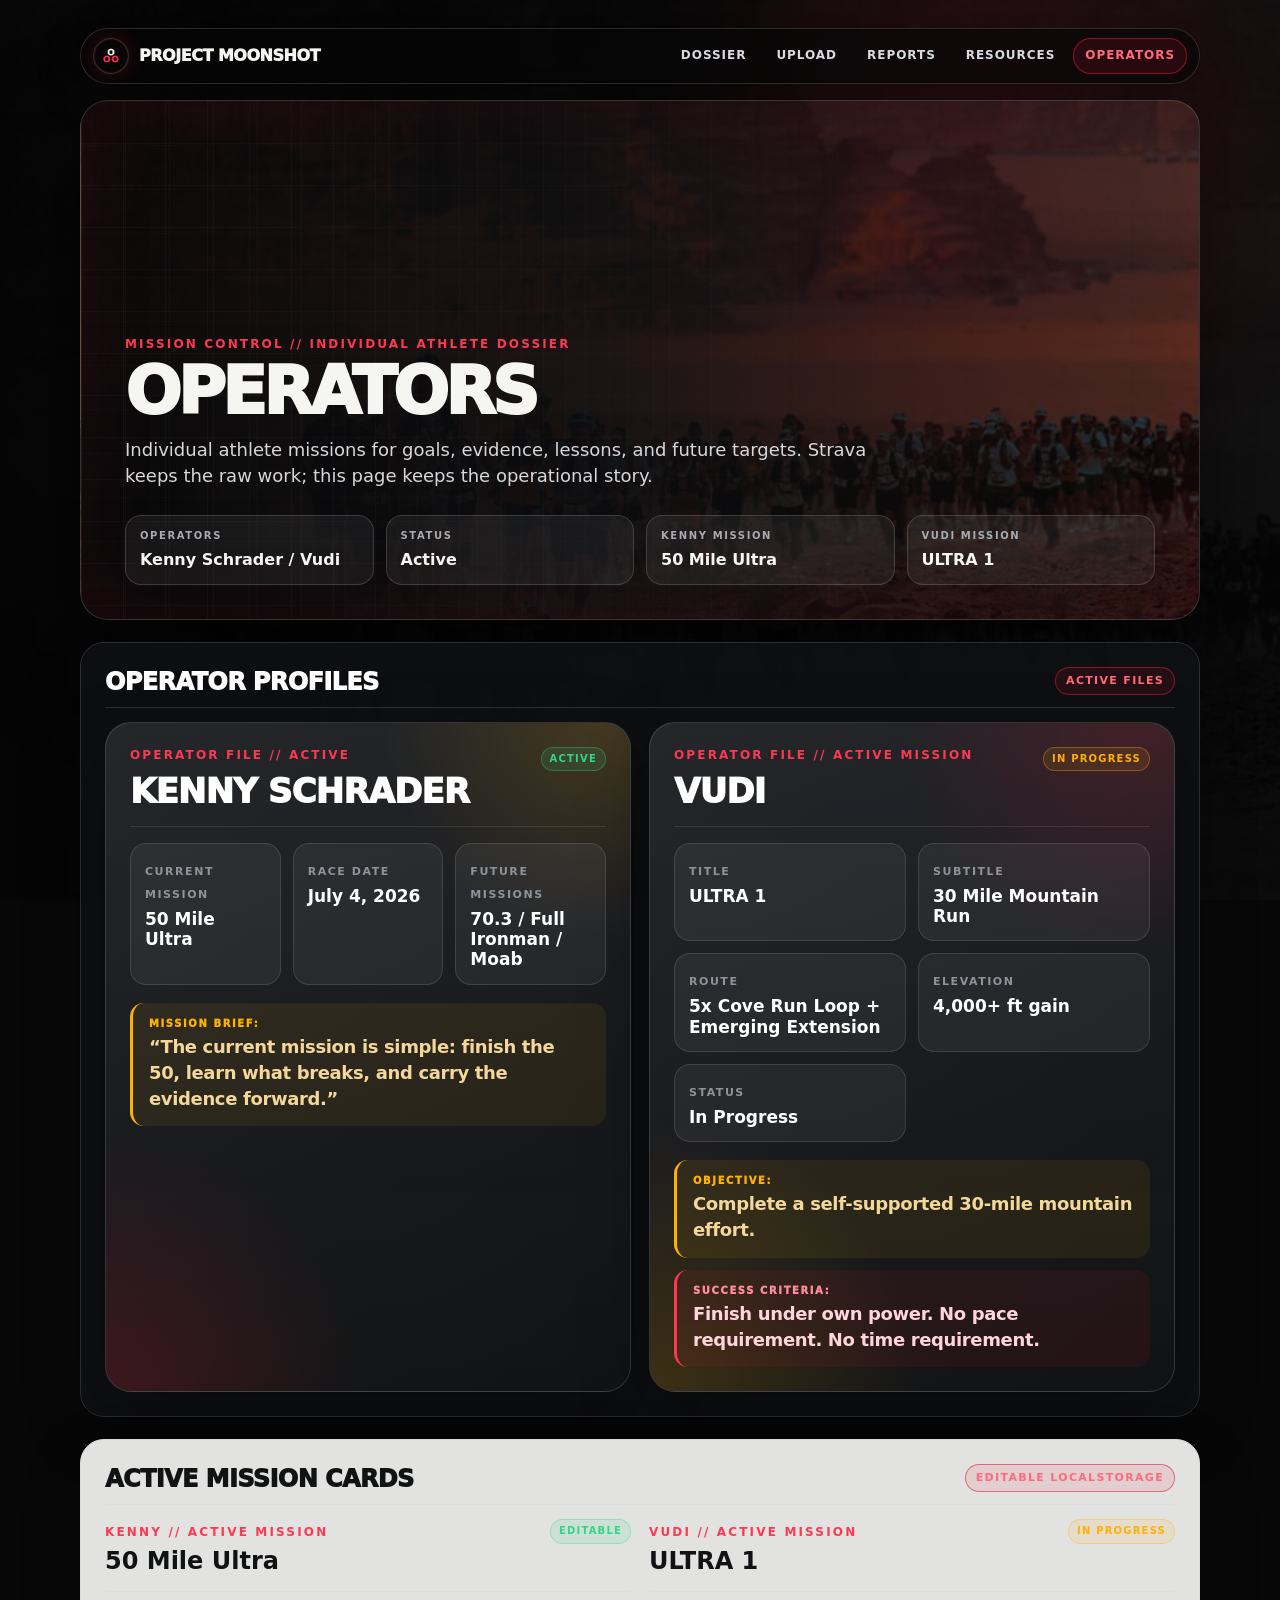
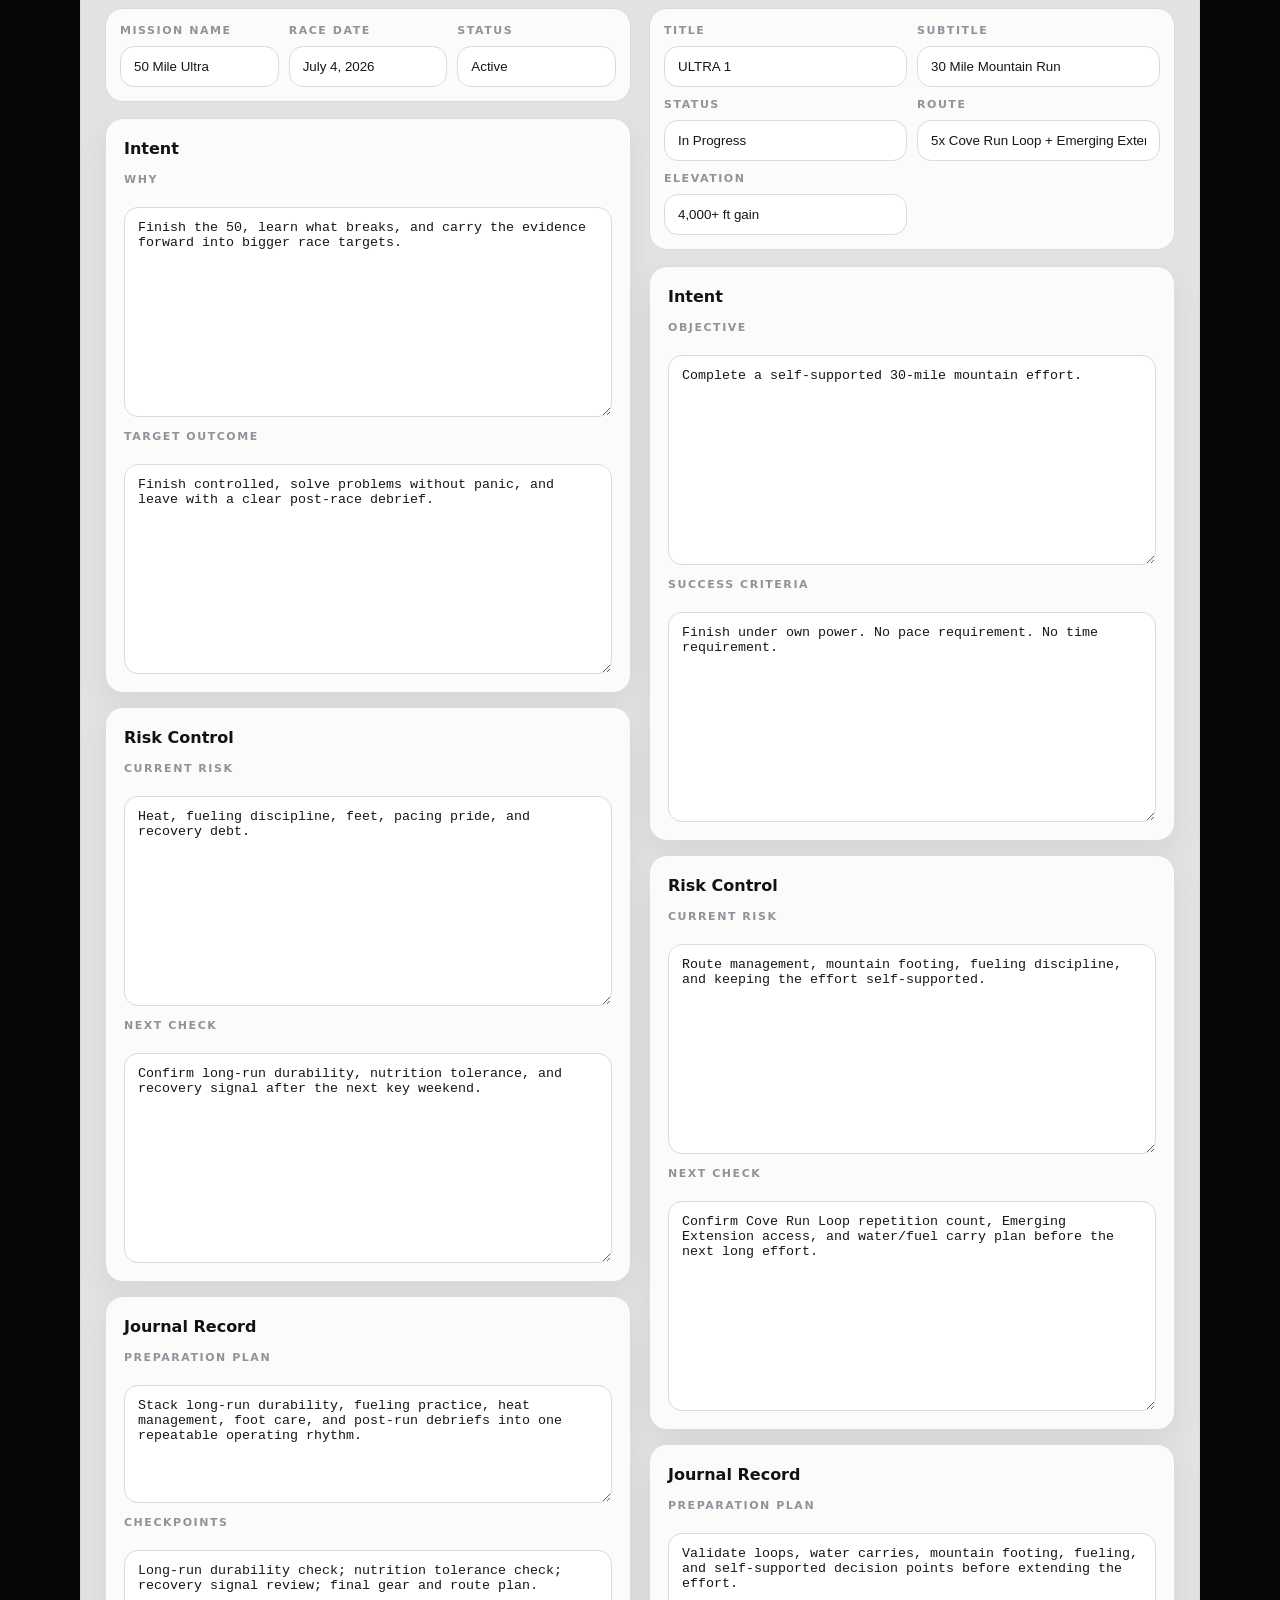
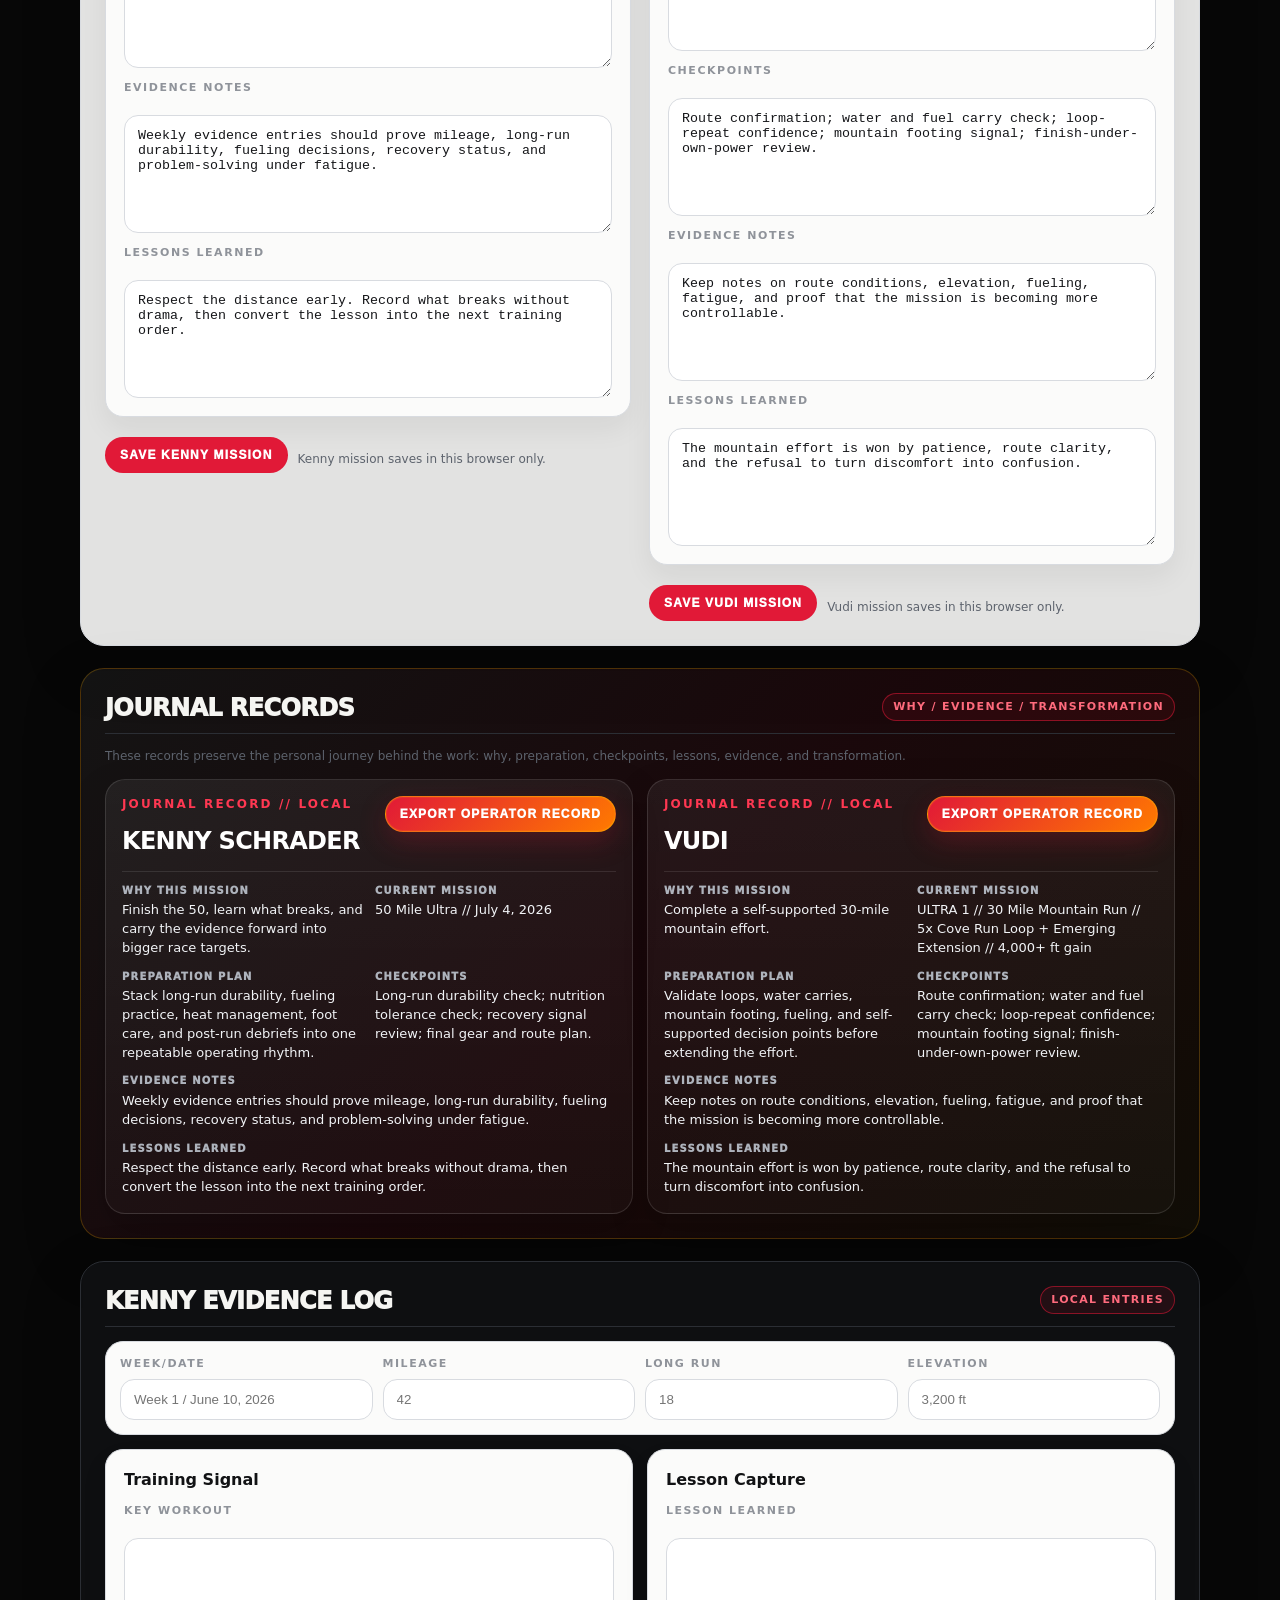
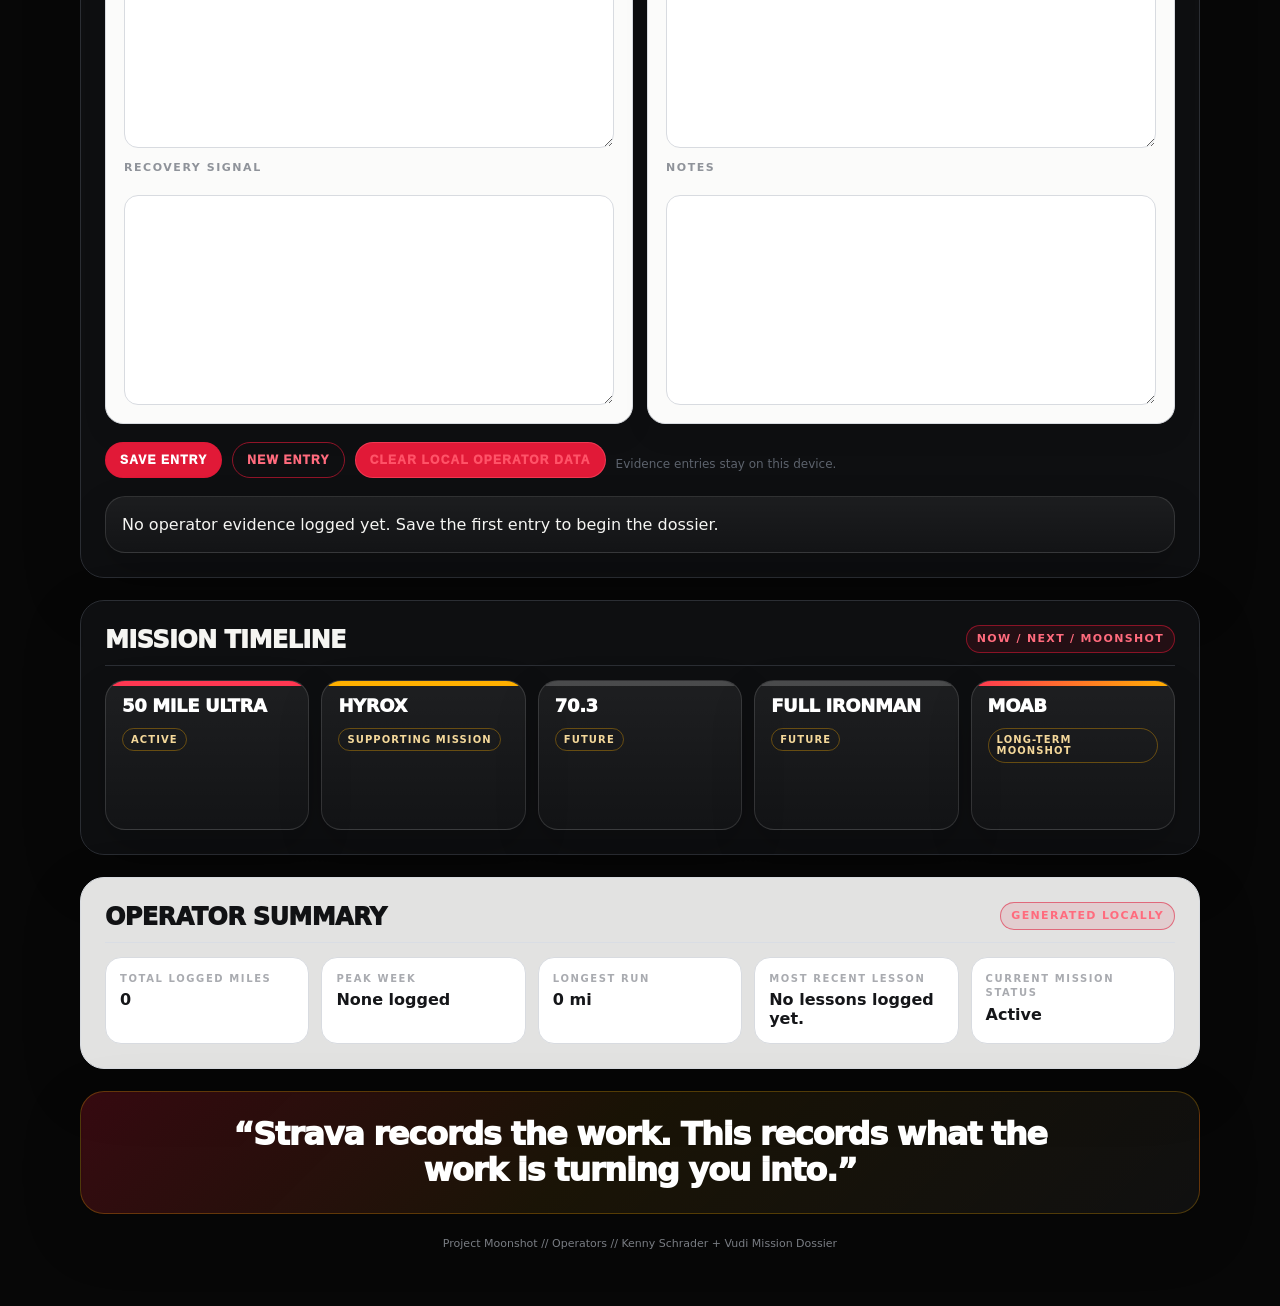
==== commit 97ffef4e: "Add printable report and operator exports" ====
--- a/operators.html
+++ b/operators.html
@@ -114,6 +114,17 @@
             <label for="kennyNextCheck">Next check</label>
             <textarea id="kennyNextCheck" name="nextCheck"></textarea>
           </div>
+          <div class="upload-card form-box report-box report-box-full operator-journal-inputs">
+            <h3>Journal Record</h3>
+            <label for="kennyPreparationPlan">Preparation plan</label>
+            <textarea id="kennyPreparationPlan" name="preparationPlan"></textarea>
+            <label for="kennyCheckpoints">Checkpoints</label>
+            <textarea id="kennyCheckpoints" name="checkpoints"></textarea>
+            <label for="kennyEvidenceNotes">Evidence notes</label>
+            <textarea id="kennyEvidenceNotes" name="evidenceNotes"></textarea>
+            <label for="kennyLessonsLearned">Lessons learned</label>
+            <textarea id="kennyLessonsLearned" name="lessonsLearned"></textarea>
+          </div>
         </div>
         <div class="mock-actions">
           <button class="button" type="submit">Save Kenny Mission</button>
@@ -163,12 +174,31 @@
             <label for="vudiNextCheck">Next check</label>
             <textarea id="vudiNextCheck" name="nextCheck"></textarea>
           </div>
+          <div class="upload-card form-box report-box report-box-full operator-journal-inputs">
+            <h3>Journal Record</h3>
+            <label for="vudiPreparationPlan">Preparation plan</label>
+            <textarea id="vudiPreparationPlan" name="preparationPlan"></textarea>
+            <label for="vudiCheckpoints">Checkpoints</label>
+            <textarea id="vudiCheckpoints" name="checkpoints"></textarea>
+            <label for="vudiEvidenceNotes">Evidence notes</label>
+            <textarea id="vudiEvidenceNotes" name="evidenceNotes"></textarea>
+            <label for="vudiLessonsLearned">Lessons learned</label>
+            <textarea id="vudiLessonsLearned" name="lessonsLearned"></textarea>
+          </div>
         </div>
         <div class="mock-actions">
           <button class="button" type="submit">Save Vudi Mission</button>
           <span class="light-note" data-operator-mission-note>Vudi mission saves in this browser only.</span>
         </div>
       </form>
+    </div>
+  </section>
+
+  <section class="section operator-journal-section">
+    <div class="section-header"><h2>Journal Records</h2><span class="tag">Why / evidence / transformation</span></div>
+    <p class="light-note">These records preserve the personal journey behind the work: why, preparation, checkpoints, lessons, evidence, and transformation.</p>
+    <div class="operator-journal-grid" data-operator-journal-records>
+      <article class="operator-journal-card archive-card">Loading operator journal records...</article>
     </div>
   </section>
 
--- a/styles.css
+++ b/styles.css
@@ -317,11 +317,20 @@
 .operator-ethos-section{background:linear-gradient(135deg,rgba(225,25,55,.22),rgba(255,176,0,.08) 46%,rgba(255,255,255,.04));border-color:rgba(255,176,0,.26);}
 .operator-ethos{max-width:900px;margin:0 auto;text-align:center;color:#fff;font-size:32px;}
 
+
+.export-button{background:linear-gradient(135deg,var(--red),#ff7a00);border-color:rgba(255,176,0,.52);box-shadow:0 0 0 1px rgba(255,176,0,.12) inset,0 10px 28px rgba(225,25,55,.22);}
+.export-button:hover{transform:translateY(-1px);box-shadow:0 0 0 1px rgba(255,176,0,.18) inset,0 14px 34px rgba(225,25,55,.28);}
+.operator-journal-section{background:linear-gradient(135deg,rgba(255,255,255,.055),rgba(225,25,55,.09) 50%,rgba(255,176,0,.045));border-color:rgba(255,176,0,.24);}
+.operator-journal-grid{display:grid;grid-template-columns:repeat(2,minmax(0,1fr));gap:14px;margin-top:14px;}
+.operator-journal-card h3{margin:4px 0 0;color:#fff;font-size:24px;text-transform:uppercase;letter-spacing:-.03em;}
+.operator-journal-body .operator-entry-field.wide,.operator-entry-field.wide{grid-column:1 / -1;}
+.operator-journal-inputs textarea{min-height:118px;}
+
 @media (max-width:850px){
   body.page-operators{--page-bg-position:center center;}
   body.page-operators::after{background:linear-gradient(180deg,rgba(5,5,5,.84),rgba(5,5,5,.74));}
   .operators-hero{min-height:460px;background-position:center center;padding-top:220px;}
-  .operator-card-grid,.operator-mission-grid,.operator-stat-grid,.kenny-stat-grid,.vudi-stat-grid,.operator-summary-grid,.operator-timeline,.operator-metadata,.vudi-metadata,.evidence-metadata,.operator-entry-card .archive-card-body{grid-template-columns:1fr;}
+  .operator-card-grid,.operator-mission-grid,.operator-journal-grid,.operator-stat-grid,.kenny-stat-grid,.vudi-stat-grid,.operator-summary-grid,.operator-timeline,.operator-metadata,.vudi-metadata,.evidence-metadata,.operator-entry-card .archive-card-body{grid-template-columns:1fr;}
   .operator-card-header,.operator-form-title{flex-direction:column;}
   .operator-ethos{font-size:24px;}
 }
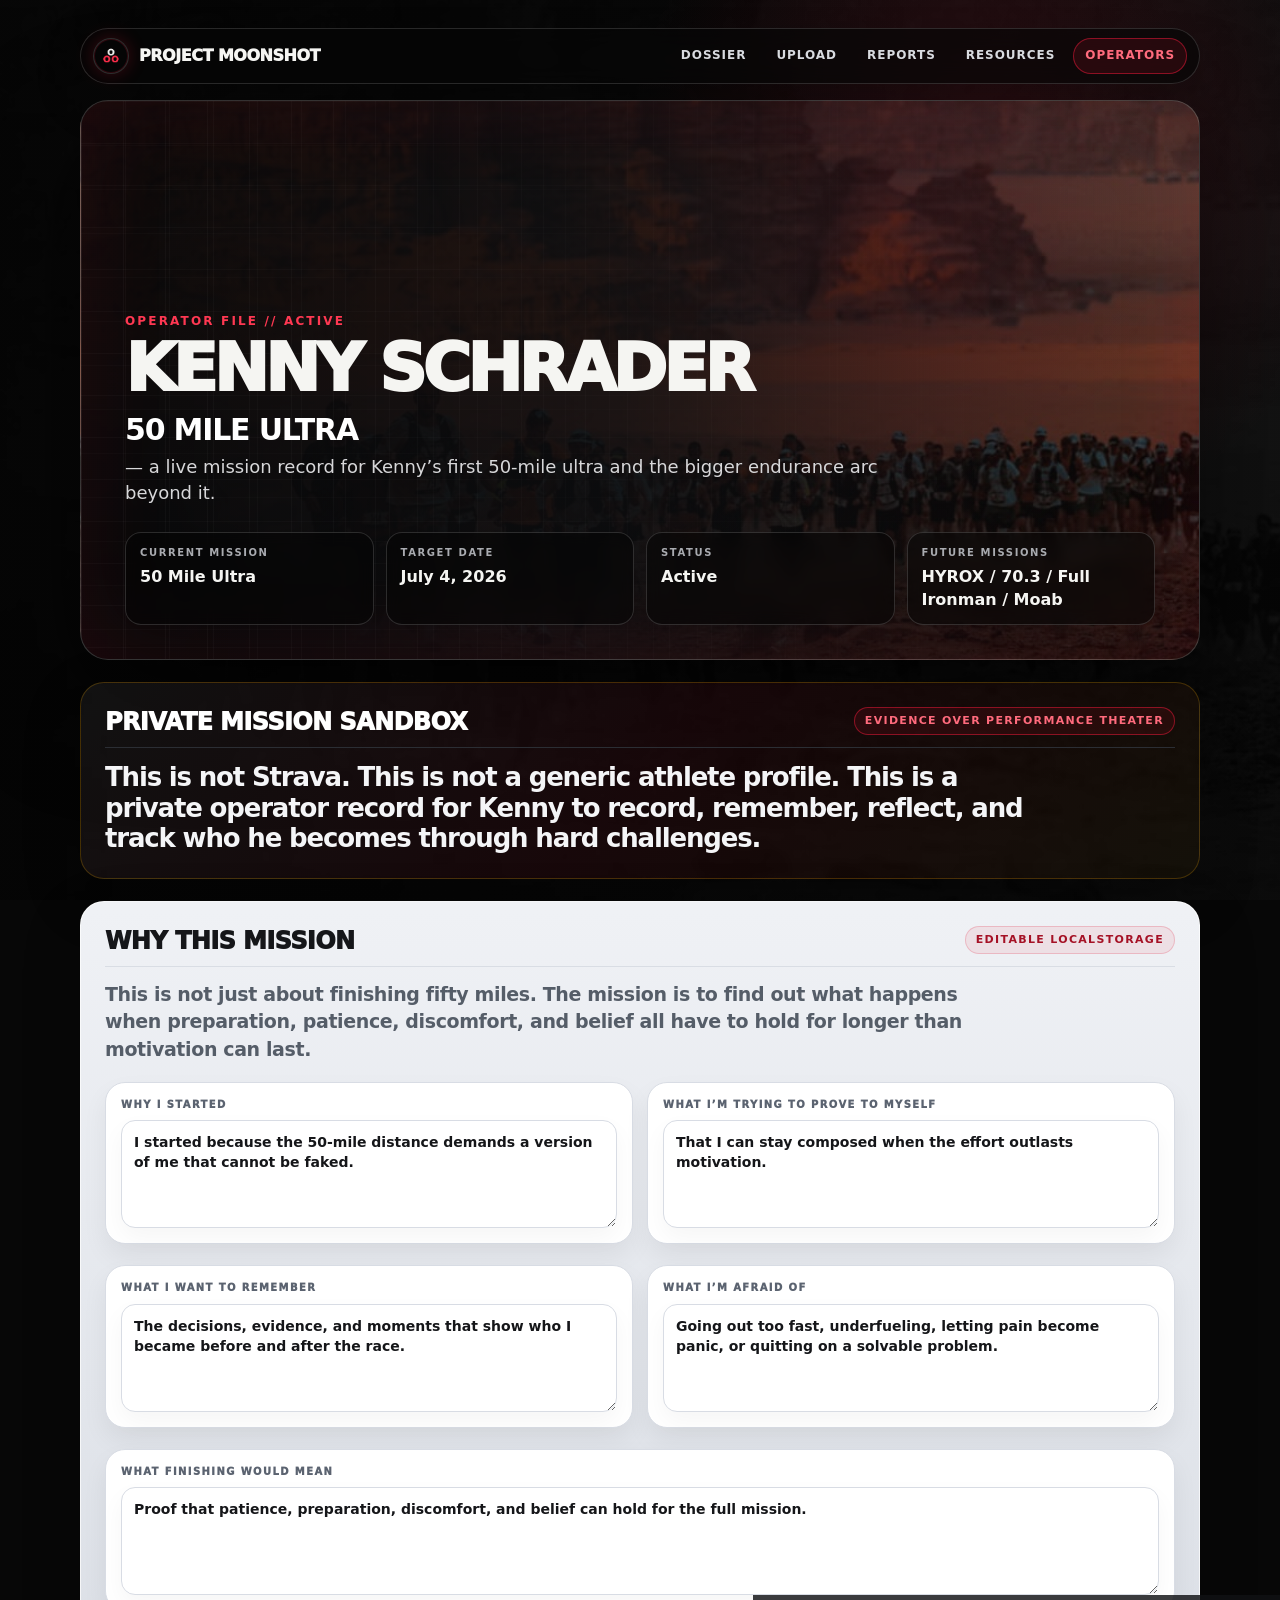
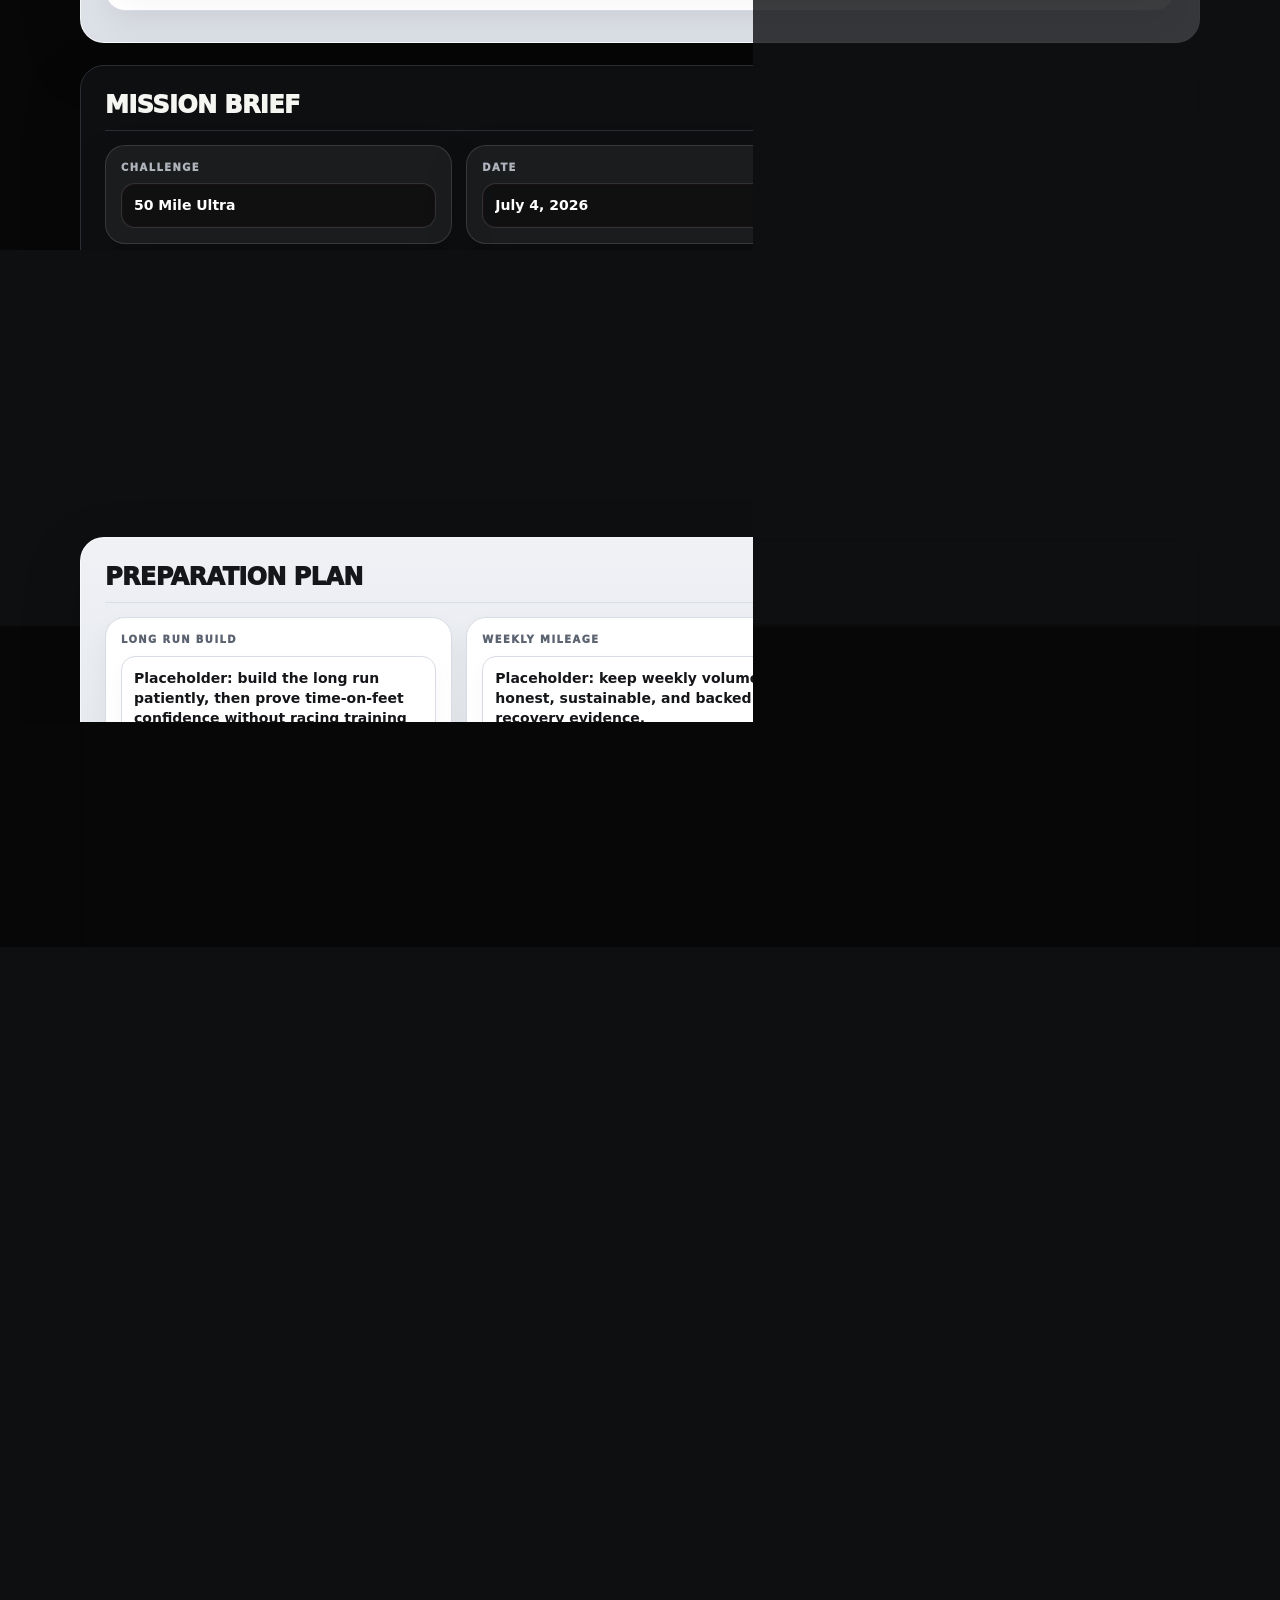
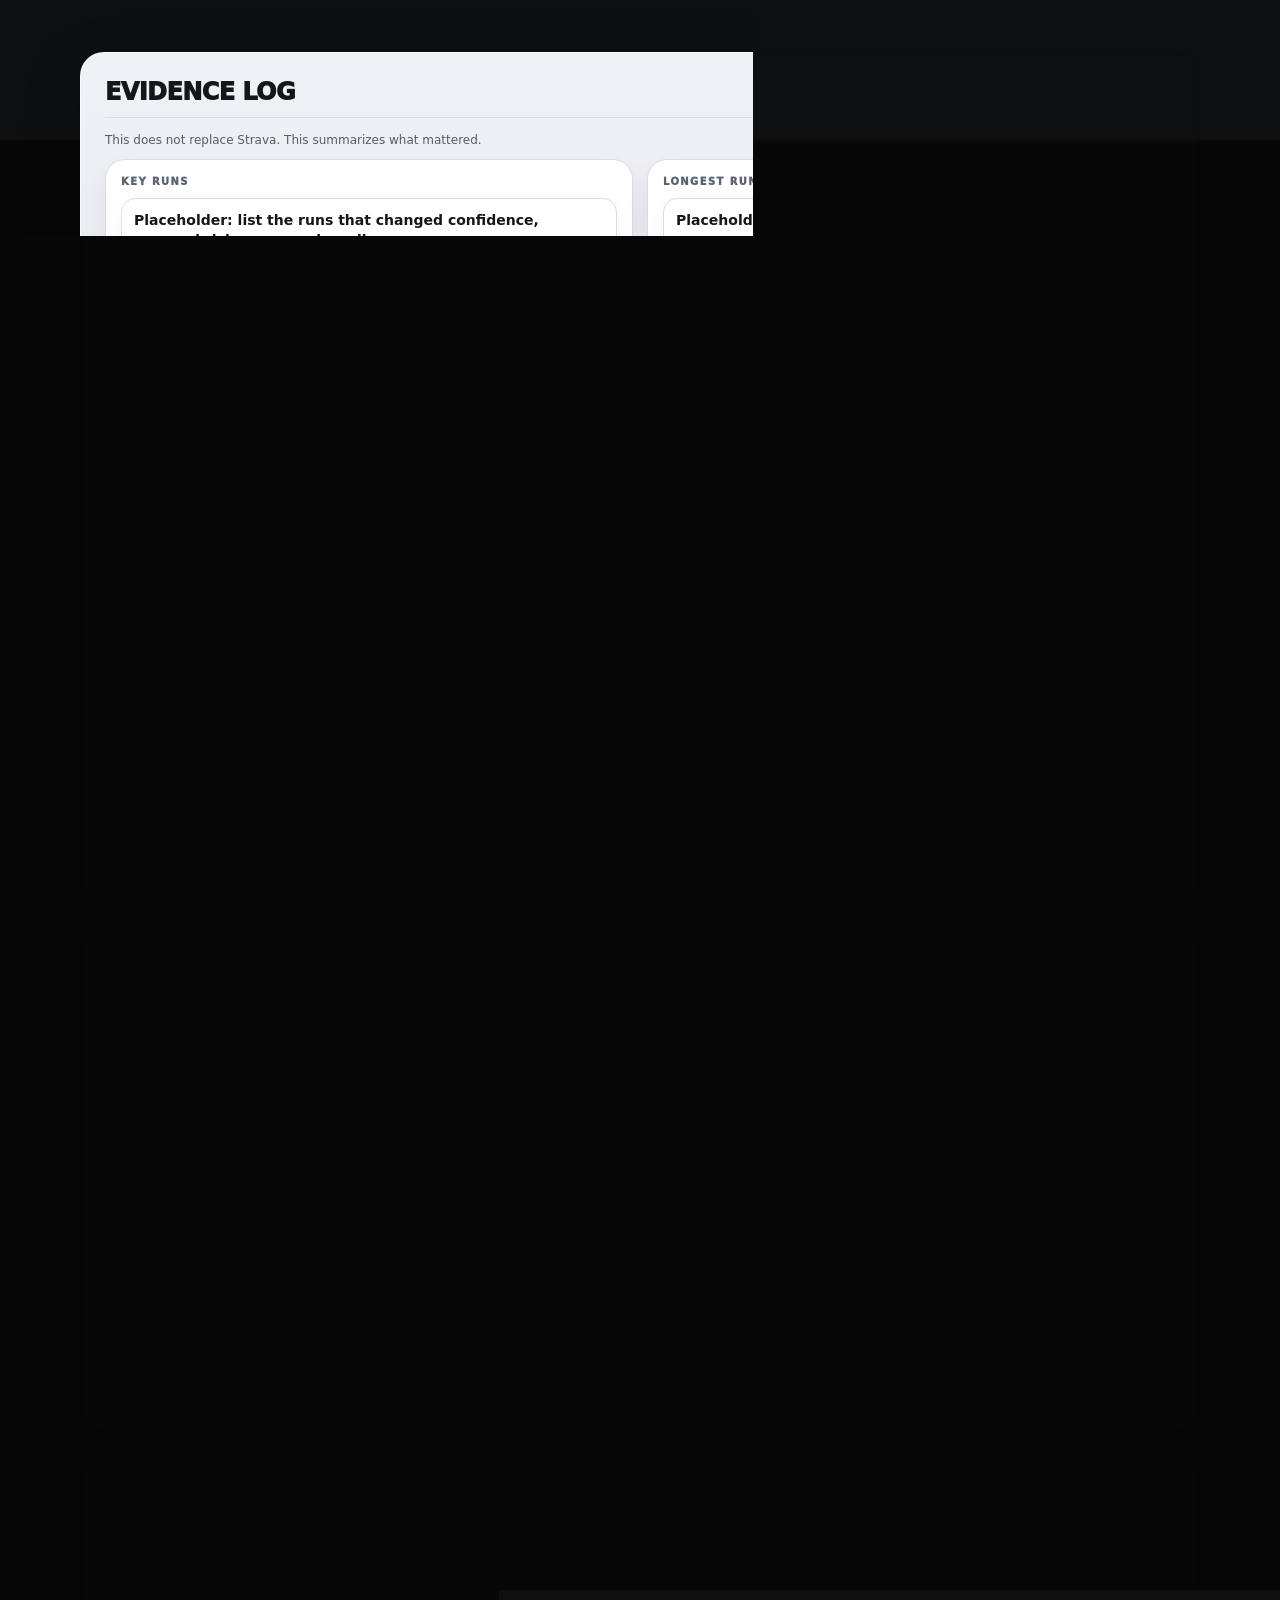
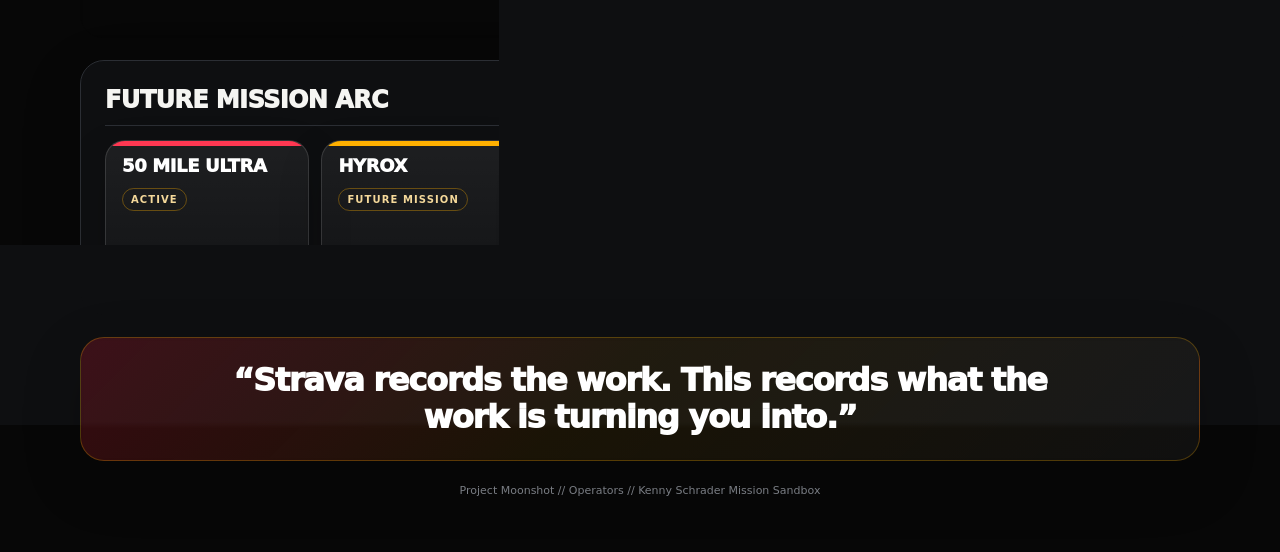
==== commit 1cfc39a7: "Build Kenny operator sandbox" ====
--- a/operators.html
+++ b/operators.html
@@ -3,12 +3,12 @@
 <head>
 <meta charset="UTF-8" />
 <meta name="viewport" content="width=device-width, initial-scale=1.0" />
-<title>OPERATORS // Project Moonshot</title>
+<title>KENNY SCHRADER // Project Moonshot Operators</title>
 <link rel="stylesheet" href="styles.css" />
 <script src="script.js" defer></script>
 </head>
 <body class="page-operators">
-<div class="doc operators-doc">
+<div class="doc operators-doc" data-operator-app>
   <nav class="site-nav" aria-label="Project Moonshot navigation">
     <button class="mobile-menu-toggle" type="button" aria-label="Open navigation menu" aria-expanded="false" aria-controls="primary-nav-links" data-mobile-nav-toggle>
       <span></span>
@@ -25,240 +25,152 @@
     </div>
   </nav>
 
-  <section class="hero operators-hero">
-    <div class="eyebrow">Mission Control // Individual Athlete Dossier</div>
-    <h1>OPERATORS</h1>
-    <div class="subtitle">Individual athlete missions for goals, evidence, lessons, and future targets. Strava keeps the raw work; this page keeps the operational story.</div>
-    <div class="meta">
-      <div class="meta-card"><div class="label">Operators</div><div class="value">Kenny Schrader / Vudi</div></div>
+  <section class="hero operators-hero kenny-operator-hero">
+    <div class="eyebrow">Operator File // Active</div>
+    <h1>KENNY SCHRADER</h1>
+    <div class="subtitle"><strong>50 Mile Ultra</strong> — a live mission record for Kenny’s first 50-mile ultra and the bigger endurance arc beyond it.</div>
+    <div class="meta operator-hero-tiles">
+      <div class="meta-card"><div class="label">Current Mission</div><div class="value">50 Mile Ultra</div></div>
+      <div class="meta-card"><div class="label">Target Date</div><div class="value">July 4, 2026</div></div>
       <div class="meta-card"><div class="label">Status</div><div class="value">Active</div></div>
-      <div class="meta-card"><div class="label">Kenny Mission</div><div class="value">50 Mile Ultra</div></div>
-      <div class="meta-card"><div class="label">Vudi Mission</div><div class="value">ULTRA 1</div></div>
+      <div class="meta-card"><div class="label">Future Missions</div><div class="value">HYROX / 70.3 / Full Ironman / Moab</div></div>
     </div>
   </section>
 
-  <section class="section operator-profile-section">
-    <div class="section-header operator-section-header"><h2>Operator Profiles</h2><span class="tag">Active files</span></div>
-    <div class="operator-card-grid">
-      <article class="operator-card premium-card">
-        <div class="operator-card-header">
-          <div>
-            <div class="eyebrow">Operator File // Active</div>
-            <h2>Kenny Schrader</h2>
-          </div>
-          <span class="report-status">Active</span>
-        </div>
-        <div class="operator-stat-grid kenny-stat-grid">
-          <div><span class="label">Current Mission</span><strong>50 Mile Ultra</strong></div>
-          <div><span class="label">Race Date</span><strong>July 4, 2026</strong></div>
-          <div><span class="label">Future Missions</span><strong>70.3 / Full Ironman / Moab</strong></div>
-        </div>
-        <p class="operator-brief"><span>Mission Brief:</span> “The current mission is simple: finish the 50, learn what breaks, and carry the evidence forward.”</p>
-      </article>
-
-      <article class="operator-card premium-card vudi-card">
-        <div class="operator-card-header">
-          <div>
-            <div class="eyebrow">Operator File // Active Mission</div>
-            <h2>Vudi</h2>
-          </div>
-          <span class="report-status pending">In Progress</span>
-        </div>
-        <div class="operator-stat-grid vudi-stat-grid">
-          <div><span class="label">Title</span><strong>ULTRA 1</strong></div>
-          <div><span class="label">Subtitle</span><strong>30 Mile Mountain Run</strong></div>
-          <div><span class="label">Route</span><strong>5x Cove Run Loop + Emerging Extension</strong></div>
-          <div><span class="label">Elevation</span><strong>4,000+ ft gain</strong></div>
-          <div><span class="label">Status</span><strong>In Progress</strong></div>
-        </div>
-        <p class="operator-brief"><span>Objective:</span> Complete a self-supported 30-mile mountain effort.</p>
-        <p class="operator-brief operator-brief-secondary"><span>Success Criteria:</span> Finish under own power. No pace requirement. No time requirement.</p>
-      </article>
-    </div>
+  <section class="section operator-intro-section">
+    <div class="section-header operator-section-header"><h2>Private Mission Sandbox</h2><span class="tag">Evidence over performance theater</span></div>
+    <p class="operator-principle">This is not Strava. This is not a generic athlete profile. This is a private operator record for Kenny to record, remember, reflect, and track who he becomes through hard challenges.</p>
   </section>
 
-  <section class="section light operator-edit-section" data-operator-app>
-    <div class="section-header"><h2>Active Mission Cards</h2><span class="tag">Editable localStorage</span></div>
-    <div class="operator-mission-grid">
-      <form class="command-form operator-mission-form" data-operator-mission-form data-operator-id="kenny">
-        <div class="operator-form-title">
-          <div><span class="eyebrow">Kenny // Active Mission</span><h3>50 Mile Ultra</h3></div>
-          <span class="report-status">Editable</span>
+  <form class="operator-sandbox-form" data-operator-mission-form data-operator-id="kenny">
+    <section class="section light operator-edit-section why-mission-section">
+      <div class="section-header"><h2>WHY THIS MISSION</h2><span class="tag">Editable localStorage</span></div>
+      <p class="mission-copy">This is not just about finishing fifty miles. The mission is to find out what happens when preparation, patience, discomfort, and belief all have to hold for longer than motivation can last.</p>
+      <div class="operator-field-grid why-field-grid">
+        <label class="operator-edit-card"><span>Why I started</span><textarea name="whyStarted" id="kennyWhyStarted"></textarea></label>
+        <label class="operator-edit-card"><span>What I’m trying to prove to myself</span><textarea name="proveToMyself" id="kennyProveToMyself"></textarea></label>
+        <label class="operator-edit-card"><span>What I want to remember</span><textarea name="wantToRemember" id="kennyWantToRemember"></textarea></label>
+        <label class="operator-edit-card"><span>What I’m afraid of</span><textarea name="afraidOf" id="kennyAfraidOf"></textarea></label>
+        <label class="operator-edit-card wide"><span>What finishing would mean</span><textarea name="finishingMeaning" id="kennyFinishingMeaning"></textarea></label>
+      </div>
+    </section>
+
+    <section class="section mission-brief-section">
+      <div class="section-header"><h2>MISSION BRIEF</h2><span class="tag">Operating parameters</span></div>
+      <div class="operator-brief-grid">
+        <label class="operator-brief-tile"><span>Challenge</span><input name="missionName" id="kennyMissionName" /></label>
+        <label class="operator-brief-tile"><span>Date</span><input name="raceDate" id="kennyRaceDate" /></label>
+        <label class="operator-brief-tile"><span>Status</span><input name="status" id="kennyStatus" /></label>
+        <label class="operator-brief-tile"><span>Terrain</span><input name="terrain" id="kennyTerrain" /></label>
+        <label class="operator-brief-tile"><span>Success Criteria</span><input name="successCriteria" id="kennySuccessCriteria" /></label>
+        <label class="operator-brief-tile"><span>Constraint</span><input name="constraint" id="kennyConstraint" /></label>
+        <label class="operator-brief-tile wide"><span>Bigger Arc</span><input name="biggerArc" id="kennyBiggerArc" /></label>
+      </div>
+    </section>
+
+    <section class="section light preparation-plan-section">
+      <div class="section-header"><h2>PREPARATION PLAN</h2><span class="tag">Placeholder values for refinement</span></div>
+      <div class="operator-plan-grid">
+        <label class="operator-edit-card"><span>Long Run Build</span><textarea name="longRunBuild" id="kennyLongRunBuild"></textarea></label>
+        <label class="operator-edit-card"><span>Weekly Mileage</span><textarea name="weeklyMileage" id="kennyWeeklyMileage"></textarea></label>
+        <label class="operator-edit-card"><span>Elevation / Terrain</span><textarea name="elevationTerrain" id="kennyElevationTerrain"></textarea></label>
+        <label class="operator-edit-card"><span>Fueling Practice</span><textarea name="fuelingPractice" id="kennyFuelingPractice"></textarea></label>
+        <label class="operator-edit-card"><span>Recovery Discipline</span><textarea name="recoveryDiscipline" id="kennyRecoveryDiscipline"></textarea></label>
+        <label class="operator-edit-card"><span>Mental Checkpoints</span><textarea name="mentalCheckpoints" id="kennyMentalCheckpoints"></textarea></label>
+      </div>
+    </section>
+
+    <section class="section checkpoints-section">
+      <div class="section-header"><h2>CHECKPOINTS</h2><span class="tag">Timeline cards</span></div>
+      <div class="checkpoint-timeline">
+        <article class="checkpoint-card">
+          <div class="checkpoint-title"><span>Checkpoint 01</span><strong>Baseline</strong></div>
+          <label>Date<input name="checkpoint01Date" /></label>
+          <label>Evidence<textarea name="checkpoint01Evidence"></textarea></label>
+          <label>Lesson<textarea name="checkpoint01Lesson"></textarea></label>
+          <label>Next Order<textarea name="checkpoint01NextOrder"></textarea></label>
+        </article>
+        <article class="checkpoint-card">
+          <div class="checkpoint-title"><span>Checkpoint 02</span><strong>Long Run Confidence</strong></div>
+          <label>Date<input name="checkpoint02Date" /></label>
+          <label>Evidence<textarea name="checkpoint02Evidence"></textarea></label>
+          <label>Lesson<textarea name="checkpoint02Lesson"></textarea></label>
+          <label>Next Order<textarea name="checkpoint02NextOrder"></textarea></label>
+        </article>
+        <article class="checkpoint-card">
+          <div class="checkpoint-title"><span>Checkpoint 03</span><strong>Fueling Test</strong></div>
+          <label>Date<input name="checkpoint03Date" /></label>
+          <label>Evidence<textarea name="checkpoint03Evidence"></textarea></label>
+          <label>Lesson<textarea name="checkpoint03Lesson"></textarea></label>
+          <label>Next Order<textarea name="checkpoint03NextOrder"></textarea></label>
+        </article>
+        <article class="checkpoint-card">
+          <div class="checkpoint-title"><span>Checkpoint 04</span><strong>Final Taper</strong></div>
+          <label>Date<input name="checkpoint04Date" /></label>
+          <label>Evidence<textarea name="checkpoint04Evidence"></textarea></label>
+          <label>Lesson<textarea name="checkpoint04Lesson"></textarea></label>
+          <label>Next Order<textarea name="checkpoint04NextOrder"></textarea></label>
+        </article>
+        <article class="checkpoint-card">
+          <div class="checkpoint-title"><span>Checkpoint 05</span><strong>Race Reflection</strong></div>
+          <label>Date<input name="checkpoint05Date" /></label>
+          <label>Evidence<textarea name="checkpoint05Evidence"></textarea></label>
+          <label>Lesson<textarea name="checkpoint05Lesson"></textarea></label>
+          <label>Next Order<textarea name="checkpoint05NextOrder"></textarea></label>
+        </article>
+      </div>
+    </section>
+
+    <section class="section light operator-evidence-section">
+      <div class="section-header"><h2>EVIDENCE LOG</h2><span class="tag">What mattered</span></div>
+      <p class="light-note">This does not replace Strava. This summarizes what mattered.</p>
+      <div class="operator-field-grid evidence-log-grid">
+        <label class="operator-edit-card"><span>Key runs</span><textarea name="keyRuns"></textarea></label>
+        <label class="operator-edit-card"><span>Longest run</span><textarea name="longestRun"></textarea></label>
+        <label class="operator-edit-card"><span>Weekly volume</span><textarea name="weeklyVolume"></textarea></label>
+        <label class="operator-edit-card"><span>Terrain notes</span><textarea name="terrainNotes"></textarea></label>
+        <label class="operator-edit-card"><span>Recovery notes</span><textarea name="recoveryNotes"></textarea></label>
+        <label class="operator-edit-card"><span>Links / screenshots</span><textarea name="linksScreenshots"></textarea></label>
+        <label class="operator-edit-card wide red-flag-card"><span>Red flags</span><textarea name="redFlags"></textarea></label>
+      </div>
+    </section>
+
+    <section class="section lessons-section">
+      <div class="section-header"><h2>LESSONS LEARNED</h2><span class="tag">Transformation record</span></div>
+      <div class="operator-lessons-grid">
+        <label class="operator-edit-card lesson-card"><span>Body</span><textarea name="lessonBody"></textarea></label>
+        <label class="operator-edit-card lesson-card"><span>Mind</span><textarea name="lessonMind"></textarea></label>
+        <label class="operator-edit-card lesson-card"><span>Pacing</span><textarea name="lessonPacing"></textarea></label>
+        <label class="operator-edit-card lesson-card"><span>Fueling</span><textarea name="lessonFueling"></textarea></label>
+        <label class="operator-edit-card lesson-card"><span>Fear</span><textarea name="lessonFear"></textarea></label>
+        <label class="operator-edit-card lesson-card"><span>Confidence</span><textarea name="lessonConfidence"></textarea></label>
+      </div>
+    </section>
+
+    <section class="section operator-export-section">
+      <div class="export-panel premium-card">
+        <div>
+          <div class="eyebrow">Operator Record // PDF-friendly</div>
+          <h2>EXPORT KENNY RECORD</h2>
+          <p>Save the current sandbox first, then open an ink-friendly Project Moonshot operator record with the hero info, why section, mission brief, checkpoints, evidence log, and lessons learned.</p>
         </div>
-        <div class="metadata-bar form-metadata operator-metadata">
-          <div>
-            <label for="kennyMissionName">Mission name</label>
-            <input id="kennyMissionName" name="missionName" />
-          </div>
-          <div>
-            <label for="kennyRaceDate">Race date</label>
-            <input id="kennyRaceDate" name="raceDate" />
-          </div>
-          <div>
-            <label for="kennyStatus">Status</label>
-            <input id="kennyStatus" name="status" />
-          </div>
-        </div>
-        <div class="form-grid report-layout">
-          <div class="upload-card form-box report-box">
-            <h3>Intent</h3>
-            <label for="kennyWhy">Why</label>
-            <textarea id="kennyWhy" name="why"></textarea>
-            <label for="kennyTargetOutcome">Target outcome</label>
-            <textarea id="kennyTargetOutcome" name="targetOutcome"></textarea>
-          </div>
-          <div class="upload-card form-box report-box">
-            <h3>Risk Control</h3>
-            <label for="kennyCurrentRisk">Current risk</label>
-            <textarea id="kennyCurrentRisk" name="currentRisk"></textarea>
-            <label for="kennyNextCheck">Next check</label>
-            <textarea id="kennyNextCheck" name="nextCheck"></textarea>
-          </div>
-          <div class="upload-card form-box report-box report-box-full operator-journal-inputs">
-            <h3>Journal Record</h3>
-            <label for="kennyPreparationPlan">Preparation plan</label>
-            <textarea id="kennyPreparationPlan" name="preparationPlan"></textarea>
-            <label for="kennyCheckpoints">Checkpoints</label>
-            <textarea id="kennyCheckpoints" name="checkpoints"></textarea>
-            <label for="kennyEvidenceNotes">Evidence notes</label>
-            <textarea id="kennyEvidenceNotes" name="evidenceNotes"></textarea>
-            <label for="kennyLessonsLearned">Lessons learned</label>
-            <textarea id="kennyLessonsLearned" name="lessonsLearned"></textarea>
-          </div>
-        </div>
-        <div class="mock-actions">
-          <button class="button" type="submit">Save Kenny Mission</button>
-          <span class="light-note" data-operator-mission-note>Kenny mission saves in this browser only.</span>
-        </div>
-      </form>
-
-      <form class="command-form operator-mission-form" data-operator-mission-form data-operator-id="vudi">
-        <div class="operator-form-title">
-          <div><span class="eyebrow">Vudi // Active Mission</span><h3>ULTRA 1</h3></div>
-          <span class="report-status pending">In Progress</span>
-        </div>
-        <div class="metadata-bar form-metadata operator-metadata vudi-metadata">
-          <div>
-            <label for="vudiMissionName">Title</label>
-            <input id="vudiMissionName" name="missionName" />
-          </div>
-          <div>
-            <label for="vudiSubtitle">Subtitle</label>
-            <input id="vudiSubtitle" name="subtitle" />
-          </div>
-          <div>
-            <label for="vudiStatus">Status</label>
-            <input id="vudiStatus" name="status" />
-          </div>
-          <div>
-            <label for="vudiRoute">Route</label>
-            <input id="vudiRoute" name="route" />
-          </div>
-          <div>
-            <label for="vudiElevation">Elevation</label>
-            <input id="vudiElevation" name="elevation" />
-          </div>
-        </div>
-        <div class="form-grid report-layout">
-          <div class="upload-card form-box report-box">
-            <h3>Intent</h3>
-            <label for="vudiWhy">Objective</label>
-            <textarea id="vudiWhy" name="why"></textarea>
-            <label for="vudiTargetOutcome">Success criteria</label>
-            <textarea id="vudiTargetOutcome" name="targetOutcome"></textarea>
-          </div>
-          <div class="upload-card form-box report-box">
-            <h3>Risk Control</h3>
-            <label for="vudiCurrentRisk">Current risk</label>
-            <textarea id="vudiCurrentRisk" name="currentRisk"></textarea>
-            <label for="vudiNextCheck">Next check</label>
-            <textarea id="vudiNextCheck" name="nextCheck"></textarea>
-          </div>
-          <div class="upload-card form-box report-box report-box-full operator-journal-inputs">
-            <h3>Journal Record</h3>
-            <label for="vudiPreparationPlan">Preparation plan</label>
-            <textarea id="vudiPreparationPlan" name="preparationPlan"></textarea>
-            <label for="vudiCheckpoints">Checkpoints</label>
-            <textarea id="vudiCheckpoints" name="checkpoints"></textarea>
-            <label for="vudiEvidenceNotes">Evidence notes</label>
-            <textarea id="vudiEvidenceNotes" name="evidenceNotes"></textarea>
-            <label for="vudiLessonsLearned">Lessons learned</label>
-            <textarea id="vudiLessonsLearned" name="lessonsLearned"></textarea>
-          </div>
-        </div>
-        <div class="mock-actions">
-          <button class="button" type="submit">Save Vudi Mission</button>
-          <span class="light-note" data-operator-mission-note>Vudi mission saves in this browser only.</span>
-        </div>
-      </form>
-    </div>
-  </section>
-
-  <section class="section operator-journal-section">
-    <div class="section-header"><h2>Journal Records</h2><span class="tag">Why / evidence / transformation</span></div>
-    <p class="light-note">These records preserve the personal journey behind the work: why, preparation, checkpoints, lessons, evidence, and transformation.</p>
-    <div class="operator-journal-grid" data-operator-journal-records>
-      <article class="operator-journal-card archive-card">Loading operator journal records...</article>
-    </div>
-  </section>
-
-  <section class="section operator-evidence-section">
-    <div class="section-header"><h2>Kenny Evidence Log</h2><span class="tag">Local entries</span></div>
-    <form class="command-form operator-entry-form" data-operator-entry-form>
-      <input type="hidden" name="entryId" />
-      <div class="metadata-bar form-metadata operator-metadata evidence-metadata">
-        <div><label for="operatorWeekDate">Week/date</label><input id="operatorWeekDate" name="weekDate" placeholder="Week 1 / June 10, 2026" /></div>
-        <div><label for="operatorMileage">Mileage</label><input id="operatorMileage" name="mileage" inputmode="decimal" placeholder="42" /></div>
-        <div><label for="operatorLongRun">Long run</label><input id="operatorLongRun" name="longRun" inputmode="decimal" placeholder="18" /></div>
-        <div><label for="operatorElevation">Elevation</label><input id="operatorElevation" name="elevation" inputmode="decimal" placeholder="3,200 ft" /></div>
-      </div>
-      <div class="form-grid report-layout">
-        <div class="upload-card form-box report-box">
-          <h3>Training Signal</h3>
-          <label for="operatorKeyWorkout">Key workout</label>
-          <textarea id="operatorKeyWorkout" name="keyWorkout"></textarea>
-          <label for="operatorRecoverySignal">Recovery signal</label>
-          <textarea id="operatorRecoverySignal" name="recoverySignal"></textarea>
-        </div>
-        <div class="upload-card form-box report-box">
-          <h3>Lesson Capture</h3>
-          <label for="operatorLessonLearned">Lesson learned</label>
-          <textarea id="operatorLessonLearned" name="lessonLearned"></textarea>
-          <label for="operatorNotes">Notes</label>
-          <textarea id="operatorNotes" name="notes"></textarea>
+        <div class="mock-actions operator-save-actions">
+          <button class="button" type="submit">Save Kenny Sandbox</button>
+          <button class="button secondary export-button" type="button" data-operator-export="kenny">EXPORT KENNY RECORD</button>
+          <span class="light-note" data-operator-mission-note>Kenny record saves in this browser only.</span>
         </div>
       </div>
-      <div class="mock-actions">
-        <button class="button" type="submit" data-operator-save-entry>Save Entry</button>
-        <button class="button secondary" type="button" data-operator-reset-entry>New Entry</button>
-        <button class="button danger" type="button" data-operator-clear>Clear Local Operator Data</button>
-        <span class="light-note" data-operator-entry-note>Evidence entries stay on this device.</span>
-      </div>
-    </form>
-    <div class="operator-entry-list" data-operator-entry-list>
-      <div class="archive-card">Loading operator evidence...</div>
-    </div>
-  </section>
+    </section>
+  </form>
 
   <section class="section mission-timeline-section">
-    <div class="section-header"><h2>Mission Timeline</h2><span class="tag">Now / next / moonshot</span></div>
+    <div class="section-header"><h2>Future Mission Arc</h2><span class="tag">Now / next / moonshot</span></div>
     <div class="operator-timeline">
       <div class="timeline-node active"><span>50 Mile Ultra</span><strong>Active</strong></div>
-      <div class="timeline-node support"><span>HYROX</span><strong>Supporting mission</strong></div>
+      <div class="timeline-node support"><span>HYROX</span><strong>Future mission</strong></div>
       <div class="timeline-node"><span>70.3</span><strong>Future</strong></div>
       <div class="timeline-node"><span>Full Ironman</span><strong>Future</strong></div>
       <div class="timeline-node moonshot"><span>Moab</span><strong>Long-term moonshot</strong></div>
-    </div>
-  </section>
-
-  <section class="section light operator-summary-section">
-    <div class="section-header"><h2>Operator Summary</h2><span class="tag">Generated locally</span></div>
-    <div class="operator-summary-grid" data-operator-summary>
-      <div class="meta-card"><div class="label">Total logged miles</div><div class="value" data-summary-total-miles>0</div></div>
-      <div class="meta-card"><div class="label">Peak week</div><div class="value" data-summary-peak-week>None logged</div></div>
-      <div class="meta-card"><div class="label">Longest run</div><div class="value" data-summary-longest-run>0</div></div>
-      <div class="meta-card"><div class="label">Most recent lesson</div><div class="value" data-summary-recent-lesson>No lessons logged yet.</div></div>
-      <div class="meta-card"><div class="label">Current mission status</div><div class="value" data-summary-current-status>Active</div></div>
     </div>
   </section>
 
@@ -266,7 +178,7 @@
     <p class="quote operator-ethos">“Strava records the work. This records what the work is turning you into.”</p>
   </section>
 
-  <div class="footer">Project Moonshot // Operators // Kenny Schrader + Vudi Mission Dossier</div>
+  <div class="footer">Project Moonshot // Operators // Kenny Schrader Mission Sandbox</div>
 </div>
 </body>
 </html>
--- a/styles.css
+++ b/styles.css
@@ -368,3 +368,48 @@
   .brand-mark{width:36px;height:36px;min-width:36px;}
   .mobile-menu-toggle{width:40px;height:40px;}
 }
+
+/* Kenny Operator Sandbox */
+body.page-operators{--page-bg-image:url("assets/ultra-1.jpg");--page-bg-position:right center;}
+.kenny-operator-hero{min-height:560px;background:linear-gradient(90deg,rgba(8,8,9,.96),rgba(12,13,15,.84) 48%,rgba(10,10,10,.24)),radial-gradient(circle at 72% 18%,rgba(225,25,55,.22),transparent 32%),linear-gradient(rgba(8,8,8,.36),rgba(8,8,8,.60)),url("assets/ultra-1.jpg");background-size:cover;background-position:right center;border-color:rgba(255,255,255,.18);box-shadow:0 38px 110px rgba(0,0,0,.56),0 0 90px rgba(225,25,55,.11) inset;}
+.kenny-operator-hero .subtitle strong{display:block;color:#fff;font-size:30px;line-height:1.05;text-transform:uppercase;letter-spacing:-.04em;margin-bottom:8px;}
+.operator-hero-tiles .meta-card{background:rgba(5,5,5,.52);backdrop-filter:blur(8px);}
+.operator-intro-section{background:linear-gradient(135deg,rgba(255,255,255,.06),rgba(225,25,55,.08),rgba(255,176,0,.045));border-color:rgba(255,176,0,.22);}
+.operator-principle{max-width:940px;margin:0;color:#f4f5f7;font-size:26px;line-height:1.18;font-weight:900;letter-spacing:-.045em;}
+.operator-sandbox-form{display:block;margin:0;padding:0;}
+.operator-sandbox-form input,.operator-sandbox-form textarea{width:100%;border:1px solid rgba(255,255,255,.14);border-radius:14px;background:rgba(5,5,5,.45);color:#fff;padding:11px 12px;font:inherit;font-size:14px;outline:none;box-shadow:0 0 0 1px rgba(225,25,55,.04) inset;}
+.operator-sandbox-form textarea{min-height:108px;resize:vertical;}
+.operator-sandbox-form input:focus,.operator-sandbox-form textarea:focus{border-color:rgba(255,176,0,.54);box-shadow:0 0 0 3px rgba(255,176,0,.10);}
+.operator-sandbox-form .section.light{background:linear-gradient(180deg,rgba(244,246,250,.98),rgba(229,233,240,.96));color:#151619;border-color:rgba(255,255,255,.72);}
+.operator-sandbox-form .section.light h2,.operator-sandbox-form .section.light h3{color:#151619;}
+.operator-sandbox-form .section.light .tag{background:rgba(225,25,55,.08);color:#a51125;border-color:rgba(225,25,55,.20);}
+.operator-sandbox-form .section.light .mission-copy,.operator-sandbox-form .section.light .light-note{color:#555d68;}
+.operator-sandbox-form .section.light input,.operator-sandbox-form .section.light textarea{background:#fff;color:#151619;border-color:#d8dce4;box-shadow:0 10px 24px rgba(17,18,20,.04);}
+.mission-copy{max-width:900px;margin:0 0 18px;color:#d7d9de;font-size:19px;font-weight:750;letter-spacing:-.02em;}
+.operator-field-grid,.operator-plan-grid,.operator-lessons-grid{display:grid;grid-template-columns:repeat(2,minmax(0,1fr));gap:14px;}
+.operator-plan-grid,.operator-lessons-grid{grid-template-columns:repeat(3,minmax(0,1fr));}
+.operator-edit-card,.operator-brief-tile{display:flex;flex-direction:column;gap:8px;border:1px solid rgba(255,255,255,.13);border-radius:20px;background:linear-gradient(180deg,rgba(255,255,255,.075),rgba(255,255,255,.028));padding:15px;box-shadow:0 18px 44px rgba(0,0,0,.16);}
+.section.light .operator-edit-card{background:#fff;border-color:#d8dce4;box-shadow:0 12px 26px rgba(17,18,20,.06);}
+.operator-edit-card span,.operator-brief-tile span,.checkpoint-card label{color:#aeb3bc;font-size:10px;text-transform:uppercase;letter-spacing:.14em;font-weight:950;}
+.section.light .operator-edit-card span{color:#5b6370;}
+.operator-edit-card.wide,.operator-brief-tile.wide,.red-flag-card{grid-column:1 / -1;}
+.operator-brief-grid{display:grid;grid-template-columns:repeat(3,minmax(0,1fr));gap:14px;}
+.operator-brief-tile{background:rgba(255,255,255,.055);}
+.checkpoint-timeline{display:grid;grid-template-columns:repeat(5,minmax(210px,1fr));gap:14px;overflow-x:auto;padding-bottom:4px;}
+.checkpoint-card{position:relative;display:flex;flex-direction:column;gap:10px;min-width:210px;border:1px solid rgba(255,255,255,.14);border-radius:22px;background:linear-gradient(180deg,rgba(255,255,255,.075),rgba(255,255,255,.028));padding:16px;box-shadow:0 18px 44px rgba(0,0,0,.20);}
+.checkpoint-card:before{content:"";position:absolute;top:0;left:16px;right:16px;height:4px;border-radius:0 0 999px 999px;background:linear-gradient(90deg,var(--red2),var(--amber));}
+.checkpoint-title span{display:block;color:var(--amber);font-size:10px;text-transform:uppercase;letter-spacing:.16em;font-weight:950;}
+.checkpoint-title strong{display:block;color:#fff;font-size:19px;line-height:1.02;text-transform:uppercase;letter-spacing:-.03em;}
+.checkpoint-card label{display:flex;flex-direction:column;gap:6px;color:#aeb3bc;}
+.checkpoint-card textarea{min-height:74px;}
+.operator-evidence-section .red-flag-card{border-color:rgba(225,25,55,.30);}
+.lessons-section{background:linear-gradient(135deg,rgba(255,255,255,.055),rgba(225,25,55,.07),rgba(255,176,0,.035));}
+.lesson-card textarea{min-height:132px;}
+.operator-export-section{padding:0;background:transparent;border:0;box-shadow:none;}
+.export-panel{display:flex;align-items:center;justify-content:space-between;gap:24px;border-color:rgba(255,176,0,.24);background:linear-gradient(135deg,rgba(225,25,55,.20),rgba(255,176,0,.08),rgba(255,255,255,.04));}
+.export-panel h2{margin:0;color:#fff;font-size:34px;letter-spacing:-.05em;}
+.export-panel p{max-width:650px;margin:10px 0 0;color:#d8dbe0;font-weight:750;}
+.operator-save-actions{flex:0 0 320px;justify-content:flex-end;}
+.operator-save-actions .light-note{width:100%;text-align:right;color:#b9bec7;}
+@media (max-width:1100px){.operator-plan-grid,.operator-lessons-grid,.operator-brief-grid{grid-template-columns:repeat(2,minmax(0,1fr));}.checkpoint-timeline{grid-template-columns:repeat(3,minmax(220px,1fr));}}
+@media (max-width:850px){.kenny-operator-hero{min-height:460px;background-position:center center;padding-top:220px;}.operator-principle{font-size:21px;}.operator-field-grid,.operator-plan-grid,.operator-lessons-grid,.operator-brief-grid,.operator-hero-tiles{grid-template-columns:1fr;}.checkpoint-timeline{grid-template-columns:1fr;overflow:visible;}.export-panel{flex-direction:column;align-items:flex-start;}.operator-save-actions{flex:initial;width:100%;}.operator-save-actions .light-note{text-align:left;}}
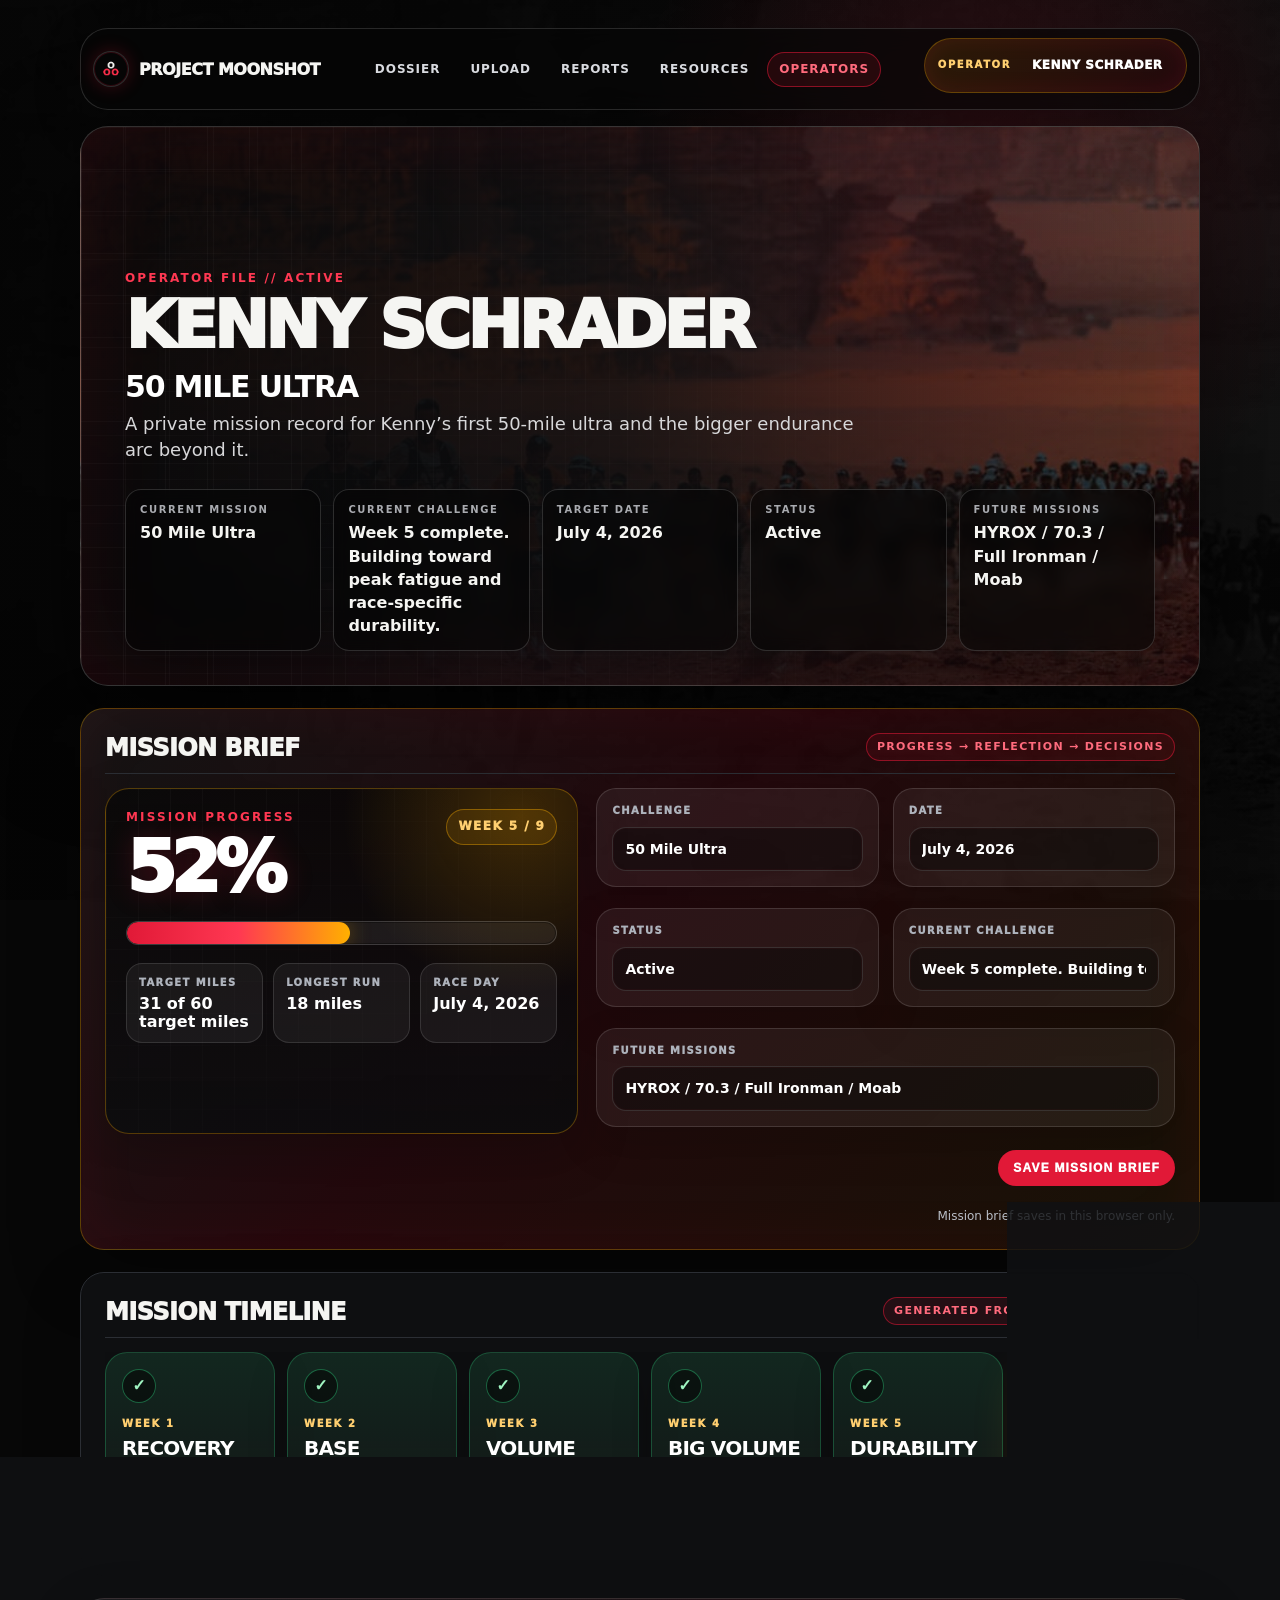
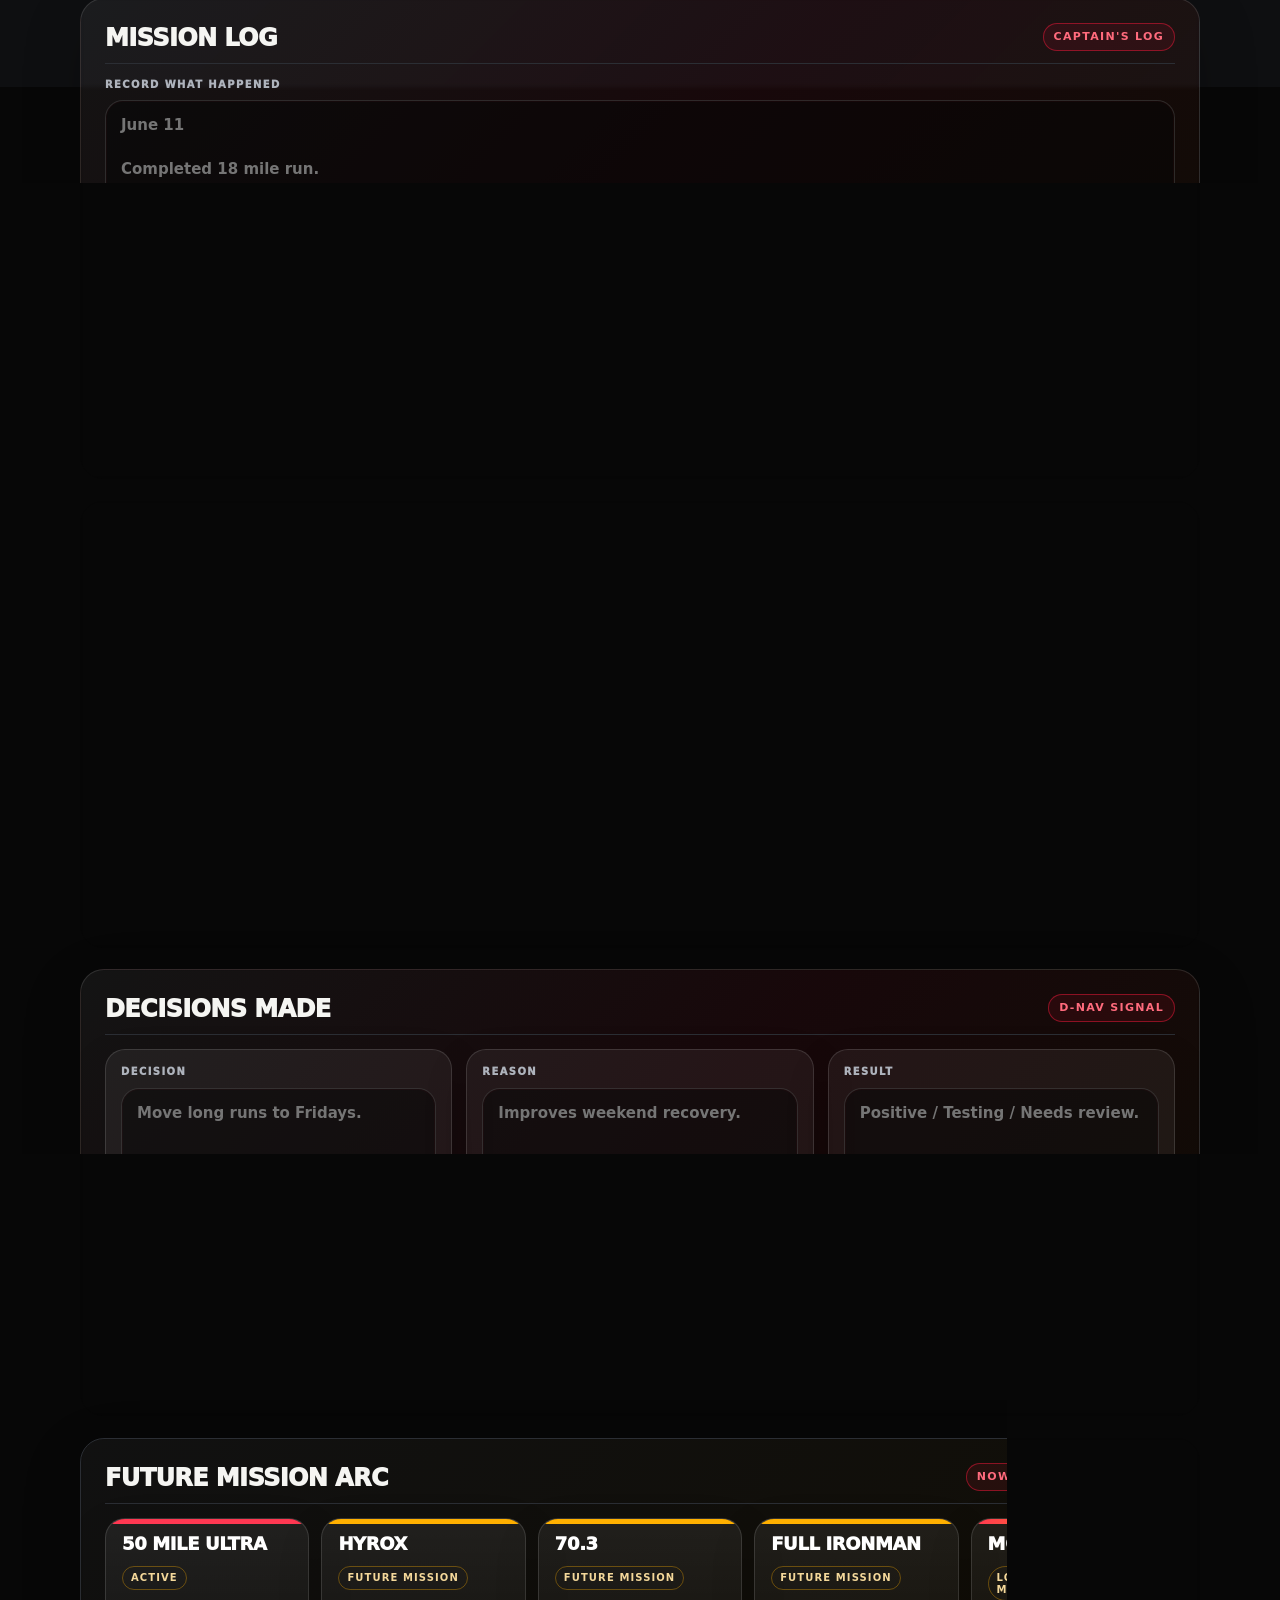
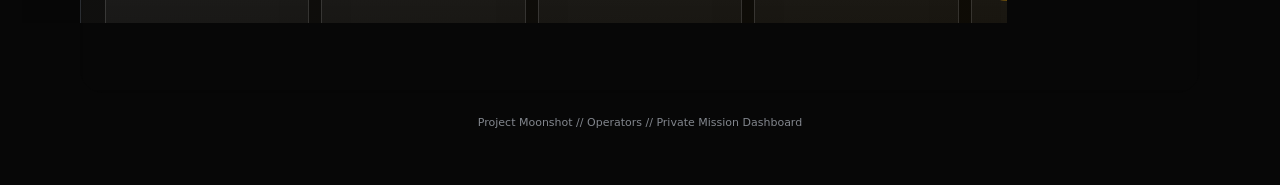
==== commit 2caf6ca1: "Rebuild operators mission dashboard" ====
--- a/operators.html
+++ b/operators.html
@@ -3,13 +3,13 @@
 <head>
 <meta charset="UTF-8" />
 <meta name="viewport" content="width=device-width, initial-scale=1.0" />
-<title>KENNY SCHRADER // Project Moonshot Operators</title>
+<title>Operators // Project Moonshot</title>
 <link rel="stylesheet" href="styles.css" />
 <script src="script.js" defer></script>
 </head>
 <body class="page-operators">
 <div class="doc operators-doc" data-operator-app>
-  <nav class="site-nav" aria-label="Project Moonshot navigation">
+  <nav class="site-nav operator-nav" aria-label="Project Moonshot navigation">
     <button class="mobile-menu-toggle" type="button" aria-label="Open navigation menu" aria-expanded="false" aria-controls="primary-nav-links" data-mobile-nav-toggle>
       <span></span>
       <span></span>
@@ -23,162 +23,110 @@
       <a href="resources.html">Resources</a>
       <a class="active" href="operators.html">OPERATORS</a>
     </div>
+    <label class="operator-selector-shell" aria-label="Current operator">
+      <span>Operator</span>
+      <select data-operator-selector>
+        <option value="kenny">KENNY SCHRADER</option>
+        <option value="vudi">VUDI PHOTHISUK</option>
+        <option value="ryan">RYAN SMITH</option>
+        <option value="new">+ NEW OPERATOR</option>
+      </select>
+    </label>
   </nav>
 
   <section class="hero operators-hero kenny-operator-hero">
-    <div class="eyebrow">Operator File // Active</div>
-    <h1>KENNY SCHRADER</h1>
-    <div class="subtitle"><strong>50 Mile Ultra</strong> — a live mission record for Kenny’s first 50-mile ultra and the bigger endurance arc beyond it.</div>
+    <div class="eyebrow" data-hero-eyebrow>Operator File // Active</div>
+    <h1 data-operator-name>KENNY SCHRADER</h1>
+    <div class="subtitle"><strong data-hero-mission>50 Mile Ultra</strong><span data-hero-subtitle> A private mission record for the current challenge and the bigger endurance arc beyond it.</span></div>
     <div class="meta operator-hero-tiles">
-      <div class="meta-card"><div class="label">Current Mission</div><div class="value">50 Mile Ultra</div></div>
-      <div class="meta-card"><div class="label">Target Date</div><div class="value">July 4, 2026</div></div>
-      <div class="meta-card"><div class="label">Status</div><div class="value">Active</div></div>
-      <div class="meta-card"><div class="label">Future Missions</div><div class="value">HYROX / 70.3 / Full Ironman / Moab</div></div>
+      <div class="meta-card"><div class="label">Current Mission</div><div class="value" data-hero-current-mission>50 Mile Ultra</div></div>
+      <div class="meta-card"><div class="label">Current Challenge</div><div class="value" data-hero-current-challenge>Week 5 complete. Building toward peak fatigue.</div></div>
+      <div class="meta-card"><div class="label">Target Date</div><div class="value" data-hero-target-date>July 4, 2026</div></div>
+      <div class="meta-card"><div class="label">Status</div><div class="value" data-hero-status>Active</div></div>
+      <div class="meta-card"><div class="label">Future Missions</div><div class="value" data-hero-future>HYROX / 70.3 / Full Ironman / Moab</div></div>
     </div>
   </section>
 
-  <section class="section operator-intro-section">
-    <div class="section-header operator-section-header"><h2>Private Mission Sandbox</h2><span class="tag">Evidence over performance theater</span></div>
-    <p class="operator-principle">This is not Strava. This is not a generic athlete profile. This is a private operator record for Kenny to record, remember, reflect, and track who he becomes through hard challenges.</p>
-  </section>
-
-  <form class="operator-sandbox-form" data-operator-mission-form data-operator-id="kenny">
-    <section class="section light operator-edit-section why-mission-section">
-      <div class="section-header"><h2>WHY THIS MISSION</h2><span class="tag">Editable localStorage</span></div>
-      <p class="mission-copy">This is not just about finishing fifty miles. The mission is to find out what happens when preparation, patience, discomfort, and belief all have to hold for longer than motivation can last.</p>
-      <div class="operator-field-grid why-field-grid">
-        <label class="operator-edit-card"><span>Why I started</span><textarea name="whyStarted" id="kennyWhyStarted"></textarea></label>
-        <label class="operator-edit-card"><span>What I’m trying to prove to myself</span><textarea name="proveToMyself" id="kennyProveToMyself"></textarea></label>
-        <label class="operator-edit-card"><span>What I want to remember</span><textarea name="wantToRemember" id="kennyWantToRemember"></textarea></label>
-        <label class="operator-edit-card"><span>What I’m afraid of</span><textarea name="afraidOf" id="kennyAfraidOf"></textarea></label>
-        <label class="operator-edit-card wide"><span>What finishing would mean</span><textarea name="finishingMeaning" id="kennyFinishingMeaning"></textarea></label>
+  <form class="operator-sandbox-form mission-brief-form" data-mission-brief-form>
+    <section class="section mission-brief-section dashboard-priority-section">
+      <div class="section-header"><h2>MISSION BRIEF</h2><span class="tag">Progress → Reflection → Decisions</span></div>
+      <div class="mission-dashboard-grid">
+        <div class="mission-progress-panel">
+          <div class="mission-progress-topline">
+            <div>
+              <div class="eyebrow">Mission Progress</div>
+              <strong data-progress-percent>52%</strong>
+            </div>
+            <span data-progress-week>Week 5 / 9</span>
+          </div>
+          <div class="mission-progress-track" aria-label="Mission progress"><span data-progress-bar style="width:52%"></span></div>
+          <div class="mission-progress-stats">
+            <div><span>Target Miles</span><strong data-progress-miles>31 of 60 target miles</strong></div>
+            <div><span>Longest Run</span><strong data-progress-longest>18 miles</strong></div>
+            <div><span>Race Day</span><strong data-progress-race>July 4, 2026</strong></div>
+          </div>
+        </div>
+        <div class="operator-brief-grid compact-brief-grid">
+          <label class="operator-brief-tile"><span>Challenge</span><input name="missionName" /></label>
+          <label class="operator-brief-tile"><span>Date</span><input name="raceDate" /></label>
+          <label class="operator-brief-tile"><span>Status</span><input name="status" /></label>
+          <label class="operator-brief-tile"><span>Current Challenge</span><input name="currentChallenge" /></label>
+          <label class="operator-brief-tile wide"><span>Future Missions</span><input name="futureMissions" /></label>
+        </div>
       </div>
-    </section>
-
-    <section class="section mission-brief-section">
-      <div class="section-header"><h2>MISSION BRIEF</h2><span class="tag">Operating parameters</span></div>
-      <div class="operator-brief-grid">
-        <label class="operator-brief-tile"><span>Challenge</span><input name="missionName" id="kennyMissionName" /></label>
-        <label class="operator-brief-tile"><span>Date</span><input name="raceDate" id="kennyRaceDate" /></label>
-        <label class="operator-brief-tile"><span>Status</span><input name="status" id="kennyStatus" /></label>
-        <label class="operator-brief-tile"><span>Terrain</span><input name="terrain" id="kennyTerrain" /></label>
-        <label class="operator-brief-tile"><span>Success Criteria</span><input name="successCriteria" id="kennySuccessCriteria" /></label>
-        <label class="operator-brief-tile"><span>Constraint</span><input name="constraint" id="kennyConstraint" /></label>
-        <label class="operator-brief-tile wide"><span>Bigger Arc</span><input name="biggerArc" id="kennyBiggerArc" /></label>
-      </div>
-    </section>
-
-    <section class="section light preparation-plan-section">
-      <div class="section-header"><h2>PREPARATION PLAN</h2><span class="tag">Placeholder values for refinement</span></div>
-      <div class="operator-plan-grid">
-        <label class="operator-edit-card"><span>Long Run Build</span><textarea name="longRunBuild" id="kennyLongRunBuild"></textarea></label>
-        <label class="operator-edit-card"><span>Weekly Mileage</span><textarea name="weeklyMileage" id="kennyWeeklyMileage"></textarea></label>
-        <label class="operator-edit-card"><span>Elevation / Terrain</span><textarea name="elevationTerrain" id="kennyElevationTerrain"></textarea></label>
-        <label class="operator-edit-card"><span>Fueling Practice</span><textarea name="fuelingPractice" id="kennyFuelingPractice"></textarea></label>
-        <label class="operator-edit-card"><span>Recovery Discipline</span><textarea name="recoveryDiscipline" id="kennyRecoveryDiscipline"></textarea></label>
-        <label class="operator-edit-card"><span>Mental Checkpoints</span><textarea name="mentalCheckpoints" id="kennyMentalCheckpoints"></textarea></label>
-      </div>
-    </section>
-
-    <section class="section checkpoints-section">
-      <div class="section-header"><h2>CHECKPOINTS</h2><span class="tag">Timeline cards</span></div>
-      <div class="checkpoint-timeline">
-        <article class="checkpoint-card">
-          <div class="checkpoint-title"><span>Checkpoint 01</span><strong>Baseline</strong></div>
-          <label>Date<input name="checkpoint01Date" /></label>
-          <label>Evidence<textarea name="checkpoint01Evidence"></textarea></label>
-          <label>Lesson<textarea name="checkpoint01Lesson"></textarea></label>
-          <label>Next Order<textarea name="checkpoint01NextOrder"></textarea></label>
-        </article>
-        <article class="checkpoint-card">
-          <div class="checkpoint-title"><span>Checkpoint 02</span><strong>Long Run Confidence</strong></div>
-          <label>Date<input name="checkpoint02Date" /></label>
-          <label>Evidence<textarea name="checkpoint02Evidence"></textarea></label>
-          <label>Lesson<textarea name="checkpoint02Lesson"></textarea></label>
-          <label>Next Order<textarea name="checkpoint02NextOrder"></textarea></label>
-        </article>
-        <article class="checkpoint-card">
-          <div class="checkpoint-title"><span>Checkpoint 03</span><strong>Fueling Test</strong></div>
-          <label>Date<input name="checkpoint03Date" /></label>
-          <label>Evidence<textarea name="checkpoint03Evidence"></textarea></label>
-          <label>Lesson<textarea name="checkpoint03Lesson"></textarea></label>
-          <label>Next Order<textarea name="checkpoint03NextOrder"></textarea></label>
-        </article>
-        <article class="checkpoint-card">
-          <div class="checkpoint-title"><span>Checkpoint 04</span><strong>Final Taper</strong></div>
-          <label>Date<input name="checkpoint04Date" /></label>
-          <label>Evidence<textarea name="checkpoint04Evidence"></textarea></label>
-          <label>Lesson<textarea name="checkpoint04Lesson"></textarea></label>
-          <label>Next Order<textarea name="checkpoint04NextOrder"></textarea></label>
-        </article>
-        <article class="checkpoint-card">
-          <div class="checkpoint-title"><span>Checkpoint 05</span><strong>Race Reflection</strong></div>
-          <label>Date<input name="checkpoint05Date" /></label>
-          <label>Evidence<textarea name="checkpoint05Evidence"></textarea></label>
-          <label>Lesson<textarea name="checkpoint05Lesson"></textarea></label>
-          <label>Next Order<textarea name="checkpoint05NextOrder"></textarea></label>
-        </article>
-      </div>
-    </section>
-
-    <section class="section light operator-evidence-section">
-      <div class="section-header"><h2>EVIDENCE LOG</h2><span class="tag">What mattered</span></div>
-      <p class="light-note">This does not replace Strava. This summarizes what mattered.</p>
-      <div class="operator-field-grid evidence-log-grid">
-        <label class="operator-edit-card"><span>Key runs</span><textarea name="keyRuns"></textarea></label>
-        <label class="operator-edit-card"><span>Longest run</span><textarea name="longestRun"></textarea></label>
-        <label class="operator-edit-card"><span>Weekly volume</span><textarea name="weeklyVolume"></textarea></label>
-        <label class="operator-edit-card"><span>Terrain notes</span><textarea name="terrainNotes"></textarea></label>
-        <label class="operator-edit-card"><span>Recovery notes</span><textarea name="recoveryNotes"></textarea></label>
-        <label class="operator-edit-card"><span>Links / screenshots</span><textarea name="linksScreenshots"></textarea></label>
-        <label class="operator-edit-card wide red-flag-card"><span>Red flags</span><textarea name="redFlags"></textarea></label>
-      </div>
-    </section>
-
-    <section class="section lessons-section">
-      <div class="section-header"><h2>LESSONS LEARNED</h2><span class="tag">Transformation record</span></div>
-      <div class="operator-lessons-grid">
-        <label class="operator-edit-card lesson-card"><span>Body</span><textarea name="lessonBody"></textarea></label>
-        <label class="operator-edit-card lesson-card"><span>Mind</span><textarea name="lessonMind"></textarea></label>
-        <label class="operator-edit-card lesson-card"><span>Pacing</span><textarea name="lessonPacing"></textarea></label>
-        <label class="operator-edit-card lesson-card"><span>Fueling</span><textarea name="lessonFueling"></textarea></label>
-        <label class="operator-edit-card lesson-card"><span>Fear</span><textarea name="lessonFear"></textarea></label>
-        <label class="operator-edit-card lesson-card"><span>Confidence</span><textarea name="lessonConfidence"></textarea></label>
-      </div>
-    </section>
-
-    <section class="section operator-export-section">
-      <div class="export-panel premium-card">
-        <div>
-          <div class="eyebrow">Operator Record // PDF-friendly</div>
-          <h2>EXPORT KENNY RECORD</h2>
-          <p>Save the current sandbox first, then open an ink-friendly Project Moonshot operator record with the hero info, why section, mission brief, checkpoints, evidence log, and lessons learned.</p>
-        </div>
-        <div class="mock-actions operator-save-actions">
-          <button class="button" type="submit">Save Kenny Sandbox</button>
-          <button class="button secondary export-button" type="button" data-operator-export="kenny">EXPORT KENNY RECORD</button>
-          <span class="light-note" data-operator-mission-note>Kenny record saves in this browser only.</span>
-        </div>
+      <div class="mock-actions operator-save-actions brief-save-actions">
+        <button class="button" type="submit">Save Mission Brief</button>
+        <span class="light-note" data-mission-brief-note>Mission brief saves in this browser only.</span>
       </div>
     </section>
   </form>
 
   <section class="section mission-timeline-section">
-    <div class="section-header"><h2>Future Mission Arc</h2><span class="tag">Now / next / moonshot</span></div>
-    <div class="operator-timeline">
-      <div class="timeline-node active"><span>50 Mile Ultra</span><strong>Active</strong></div>
-      <div class="timeline-node support"><span>HYROX</span><strong>Future mission</strong></div>
-      <div class="timeline-node"><span>70.3</span><strong>Future</strong></div>
-      <div class="timeline-node"><span>Full Ironman</span><strong>Future</strong></div>
-      <div class="timeline-node moonshot"><span>Moab</span><strong>Long-term moonshot</strong></div>
-    </div>
+    <div class="section-header"><h2>MISSION TIMELINE</h2><span class="tag">Generated from training blocks</span></div>
+    <div class="training-timeline" data-training-timeline></div>
   </section>
 
-  <section class="section operator-ethos-section">
-    <p class="quote operator-ethos">“Strava records the work. This records what the work is turning you into.”</p>
+  <section class="section mission-log-section">
+    <div class="section-header"><h2>MISSION LOG</h2><span class="tag">Captain's log</span></div>
+    <form class="operator-log-form" data-mission-log-form>
+      <label class="operator-log-field"><span>Record what happened</span><textarea name="entry" placeholder="June 11&#10;&#10;Completed 18 mile run.&#10;&#10;Started tired. Felt strong after mile 8. Need better fueling before mile 10."></textarea></label>
+      <div class="mock-actions"><button class="button" type="submit">Save Entry</button><span class="light-note" data-mission-log-note>Entries appear newest first.</span></div>
+    </form>
+    <div class="record-card-list" data-mission-log-list></div>
   </section>
 
-  <div class="footer">Project Moonshot // Operators // Kenny Schrader Mission Sandbox</div>
+  <section class="section operator-insights-section">
+    <div class="section-header"><h2>OPERATOR INSIGHTS</h2><span class="tag">Reflection</span></div>
+    <form class="insight-form" data-insight-form>
+      <div class="three-field-grid">
+        <label class="operator-edit-card"><span>What Happened?</span><textarea name="whatHappened" placeholder="Completed first 18 mile long run."></textarea></label>
+        <label class="operator-edit-card"><span>What Happened For Me?</span><textarea name="whatHappenedForMe" placeholder="Built confidence that distance is no longer intimidating."></textarea></label>
+        <label class="operator-edit-card"><span>What Did I Learn?</span><textarea name="whatLearned" placeholder="I need fuel earlier than I think."></textarea></label>
+      </div>
+      <div class="mock-actions"><button class="button" type="submit">Save Insight</button><span class="light-note" data-insight-note>Insights become the transformation record.</span></div>
+    </form>
+    <div class="record-card-list three-card-list" data-insight-list></div>
+  </section>
+
+  <section class="section decisions-section">
+    <div class="section-header"><h2>DECISIONS MADE</h2><span class="tag">D-NAV signal</span></div>
+    <form class="decision-form" data-decision-form>
+      <div class="three-field-grid">
+        <label class="operator-edit-card"><span>Decision</span><textarea name="decision" placeholder="Move long runs to Fridays."></textarea></label>
+        <label class="operator-edit-card"><span>Reason</span><textarea name="reason" placeholder="Improves weekend recovery."></textarea></label>
+        <label class="operator-edit-card"><span>Result</span><textarea name="result" placeholder="Positive / Testing / Needs review."></textarea></label>
+      </div>
+      <div class="mock-actions"><button class="button" type="submit">Save Decision</button><span class="light-note" data-decision-note>Track meaningful calls and their outcomes.</span></div>
+    </form>
+    <div class="record-card-list three-card-list" data-decision-list></div>
+  </section>
+
+  <section class="section future-arc-section">
+    <div class="section-header"><h2>FUTURE MISSION ARC</h2><span class="tag">Now / next / moonshot</span></div>
+    <div class="operator-timeline" data-future-timeline></div>
+  </section>
+
+  <div class="footer">Project Moonshot // Operators // Private Mission Dashboard</div>
 </div>
 </body>
 </html>
--- a/styles.css
+++ b/styles.css
@@ -373,6 +373,7 @@
 body.page-operators{--page-bg-image:url("assets/ultra-1.jpg");--page-bg-position:right center;}
 .kenny-operator-hero{min-height:560px;background:linear-gradient(90deg,rgba(8,8,9,.96),rgba(12,13,15,.84) 48%,rgba(10,10,10,.24)),radial-gradient(circle at 72% 18%,rgba(225,25,55,.22),transparent 32%),linear-gradient(rgba(8,8,8,.36),rgba(8,8,8,.60)),url("assets/ultra-1.jpg");background-size:cover;background-position:right center;border-color:rgba(255,255,255,.18);box-shadow:0 38px 110px rgba(0,0,0,.56),0 0 90px rgba(225,25,55,.11) inset;}
 .kenny-operator-hero .subtitle strong{display:block;color:#fff;font-size:30px;line-height:1.05;text-transform:uppercase;letter-spacing:-.04em;margin-bottom:8px;}
+.operator-hero-tiles{grid-template-columns:repeat(5,1fr);}
 .operator-hero-tiles .meta-card{background:rgba(5,5,5,.52);backdrop-filter:blur(8px);}
 .operator-intro-section{background:linear-gradient(135deg,rgba(255,255,255,.06),rgba(225,25,55,.08),rgba(255,176,0,.045));border-color:rgba(255,176,0,.22);}
 .operator-principle{max-width:940px;margin:0;color:#f4f5f7;font-size:26px;line-height:1.18;font-weight:900;letter-spacing:-.045em;}
@@ -413,3 +414,56 @@
 .operator-save-actions .light-note{width:100%;text-align:right;color:#b9bec7;}
 @media (max-width:1100px){.operator-plan-grid,.operator-lessons-grid,.operator-brief-grid{grid-template-columns:repeat(2,minmax(0,1fr));}.checkpoint-timeline{grid-template-columns:repeat(3,minmax(220px,1fr));}}
 @media (max-width:850px){.kenny-operator-hero{min-height:460px;background-position:center center;padding-top:220px;}.operator-principle{font-size:21px;}.operator-field-grid,.operator-plan-grid,.operator-lessons-grid,.operator-brief-grid,.operator-hero-tiles{grid-template-columns:1fr;}.checkpoint-timeline{grid-template-columns:1fr;overflow:visible;}.export-panel{flex-direction:column;align-items:flex-start;}.operator-save-actions{flex:initial;width:100%;}.operator-save-actions .light-note{text-align:left;}}
+
+/* Operator mission dashboard rebuild */
+.operator-nav{display:grid;grid-template-columns:auto minmax(0,1fr) auto;align-items:center;border-radius:28px;}
+.operator-nav .nav-links{justify-content:center;}
+.operator-selector-shell{display:flex;align-items:center;gap:8px;min-width:220px;border:1px solid rgba(255,176,0,.28);border-radius:999px;background:linear-gradient(135deg,rgba(255,176,0,.12),rgba(225,25,55,.10));padding:6px 10px 6px 13px;box-shadow:0 0 22px rgba(225,25,55,.12) inset;}
+.operator-selector-shell span{color:#ffcf70;font-size:10px;text-transform:uppercase;letter-spacing:.16em;font-weight:950;}
+.operator-selector-shell select{width:100%;appearance:none;border:0;background:transparent;color:#fff;font:inherit;font-size:12px;font-weight:950;text-transform:uppercase;letter-spacing:.04em;outline:none;cursor:pointer;}
+.operator-selector-shell select option{background:#101114;color:#fff;}
+.dashboard-priority-section{border-color:rgba(255,176,0,.30);background:linear-gradient(135deg,rgba(255,255,255,.07),rgba(225,25,55,.13) 45%,rgba(255,176,0,.07));box-shadow:0 24px 70px rgba(0,0,0,.26),0 0 60px rgba(225,25,55,.08) inset;}
+.mission-dashboard-grid{display:grid;grid-template-columns:minmax(300px,.9fr) minmax(420px,1.1fr);gap:18px;align-items:stretch;}
+.mission-progress-panel{position:relative;overflow:hidden;border:1px solid rgba(255,176,0,.30);border-radius:24px;background:radial-gradient(circle at 88% 8%,rgba(255,176,0,.20),transparent 34%),linear-gradient(180deg,rgba(5,5,5,.66),rgba(12,13,15,.88));padding:20px;box-shadow:0 18px 50px rgba(0,0,0,.25);}
+.mission-progress-panel:before{content:"";position:absolute;inset:0;background:linear-gradient(90deg,rgba(255,255,255,.04) 1px,transparent 1px),linear-gradient(rgba(255,255,255,.025) 1px,transparent 1px);background-size:32px 32px;mask-image:linear-gradient(135deg,rgba(0,0,0,.75),transparent);pointer-events:none;}
+.mission-progress-panel>*{position:relative;z-index:1;}
+.mission-progress-topline{display:flex;align-items:flex-start;justify-content:space-between;gap:18px;}
+.mission-progress-topline strong{display:block;color:#fff;font-size:72px;line-height:.86;font-weight:950;letter-spacing:-.08em;text-shadow:0 0 28px rgba(225,25,55,.22);}
+.mission-progress-topline span{border:1px solid rgba(255,176,0,.38);border-radius:999px;background:rgba(255,176,0,.11);color:#ffcf70;padding:8px 11px;font-size:12px;text-transform:uppercase;letter-spacing:.12em;font-weight:950;white-space:nowrap;}
+.mission-progress-track{height:24px;margin:22px 0 18px;border:1px solid rgba(255,255,255,.14);border-radius:999px;background:rgba(255,255,255,.07);overflow:hidden;box-shadow:0 0 0 1px rgba(0,0,0,.32) inset;}
+.mission-progress-track span{display:block;height:100%;border-radius:999px;background:linear-gradient(90deg,var(--red),var(--red2),var(--amber));box-shadow:0 0 22px rgba(255,176,0,.35);transition:width .28s ease;}
+.mission-progress-stats{display:grid;grid-template-columns:repeat(3,1fr);gap:10px;}
+.mission-progress-stats div{border:1px solid rgba(255,255,255,.12);border-radius:16px;background:rgba(255,255,255,.055);padding:12px;}
+.mission-progress-stats span,.operator-log-field span,.operator-record-field span{display:block;color:#aeb3bc;font-size:10px;text-transform:uppercase;letter-spacing:.14em;font-weight:950;}
+.mission-progress-stats strong{display:block;margin-top:5px;color:#fff;font-size:16px;line-height:1.1;}
+.compact-brief-grid{grid-template-columns:repeat(2,minmax(0,1fr));}
+.brief-save-actions{display:flex;align-items:center;justify-content:flex-end;gap:12px;margin-top:16px;}
+.training-timeline{display:grid;grid-template-columns:repeat(9,minmax(170px,1fr));gap:12px;overflow-x:auto;padding-bottom:6px;}
+.training-block{position:relative;min-height:190px;border:1px solid rgba(255,255,255,.14);border-radius:22px;background:linear-gradient(180deg,rgba(255,255,255,.07),rgba(255,255,255,.025));padding:16px;box-shadow:0 16px 38px rgba(0,0,0,.22);}
+.training-block.completed{border-color:rgba(50,213,131,.28);background:linear-gradient(180deg,rgba(50,213,131,.12),rgba(255,255,255,.025));}
+.training-block.active{border-color:rgba(255,176,0,.52);background:linear-gradient(180deg,rgba(255,176,0,.18),rgba(225,25,55,.08));box-shadow:0 18px 48px rgba(255,176,0,.10),0 0 0 1px rgba(255,176,0,.10) inset;}
+.training-indicator{display:grid;place-items:center;width:34px;height:34px;border-radius:50%;border:1px solid rgba(255,255,255,.18);background:rgba(5,5,5,.52);color:#fff;font-weight:950;margin-bottom:14px;}
+.training-block.completed .training-indicator{color:#9ff4c1;border-color:rgba(50,213,131,.42);}
+.training-block.active .training-indicator{color:#ffcf70;border-color:rgba(255,176,0,.55);box-shadow:0 0 18px rgba(255,176,0,.22);}
+.training-block span{display:block;color:#ffcf70;font-size:10px;text-transform:uppercase;letter-spacing:.16em;font-weight:950;}
+.training-block strong{display:block;margin-top:6px;color:#fff;font-size:20px;line-height:1.02;text-transform:uppercase;letter-spacing:-.04em;}
+.training-block p{margin:12px 0 0;color:#d6d9df;font-size:13px;font-weight:750;}
+.training-block em{position:absolute;left:16px;bottom:14px;color:#aeb3bc;font-size:11px;font-style:normal;text-transform:uppercase;letter-spacing:.12em;font-weight:950;}
+.mission-log-section,.operator-insights-section,.decisions-section{background:linear-gradient(135deg,rgba(255,255,255,.055),rgba(225,25,55,.08) 48%,rgba(255,176,0,.04));border-color:rgba(255,255,255,.12);}
+.operator-log-form,.insight-form,.decision-form{display:grid;gap:14px;}
+.operator-log-field{display:flex;flex-direction:column;gap:8px;}
+.operator-log-field textarea,.operator-edit-card textarea{width:100%;border:1px solid rgba(255,255,255,.14);border-radius:18px;background:rgba(5,5,5,.50);color:#fff;padding:14px 15px;font:inherit;font-size:15px;outline:none;resize:vertical;box-shadow:0 0 0 1px rgba(225,25,55,.04) inset;}
+.operator-log-field textarea{min-height:220px;}
+.operator-log-field textarea:focus,.operator-edit-card textarea:focus{border-color:rgba(255,176,0,.54);box-shadow:0 0 0 3px rgba(255,176,0,.10);}
+.three-field-grid{display:grid;grid-template-columns:repeat(3,minmax(0,1fr));gap:14px;}
+.three-field-grid .operator-edit-card{background:rgba(255,255,255,.055);}
+.record-card-list{display:grid;gap:12px;margin-top:18px;}
+.three-card-list{grid-template-columns:repeat(2,minmax(0,1fr));}
+.operator-record-card{border:1px solid rgba(255,255,255,.13);border-radius:20px;background:linear-gradient(180deg,rgba(255,255,255,.065),rgba(255,255,255,.026));padding:16px;box-shadow:0 16px 38px rgba(0,0,0,.20);}
+.operator-record-date{margin-bottom:12px;color:#ffcf70;font-size:11px;text-transform:uppercase;letter-spacing:.14em;font-weight:950;}
+.operator-record-field{margin-top:10px;}
+.operator-record-field p{margin:5px 0 0;color:#f2f4f7;white-space:pre-wrap;}
+.empty-record-note{margin:0;border:1px dashed rgba(255,255,255,.16);border-radius:18px;padding:16px;color:#aeb3bc;background:rgba(255,255,255,.035);font-weight:750;}
+.future-arc-section{background:linear-gradient(135deg,rgba(255,255,255,.045),rgba(255,176,0,.045));}
+@media (max-width:1100px){.operator-nav{grid-template-columns:auto auto;}.operator-nav .nav-links{grid-column:1 / -1;order:3;}.operator-selector-shell{justify-self:end;}.mission-dashboard-grid{grid-template-columns:1fr;}.training-timeline{grid-template-columns:repeat(5,minmax(180px,1fr));}.three-field-grid,.three-card-list{grid-template-columns:1fr;}}
+@media (max-width:850px){.operator-nav{grid-template-columns:auto minmax(0,1fr);}.operator-nav .operator-selector-shell{grid-column:1 / -1;width:100%;justify-self:stretch;}.operator-nav .nav-links{grid-column:1 / -1;}.operator-selector-shell{min-width:0;}.mission-progress-topline{flex-direction:column;}.mission-progress-stats,.compact-brief-grid{grid-template-columns:1fr;}.training-timeline{grid-template-columns:1fr;overflow:visible;}.brief-save-actions{align-items:flex-start;justify-content:flex-start;flex-direction:column;}}
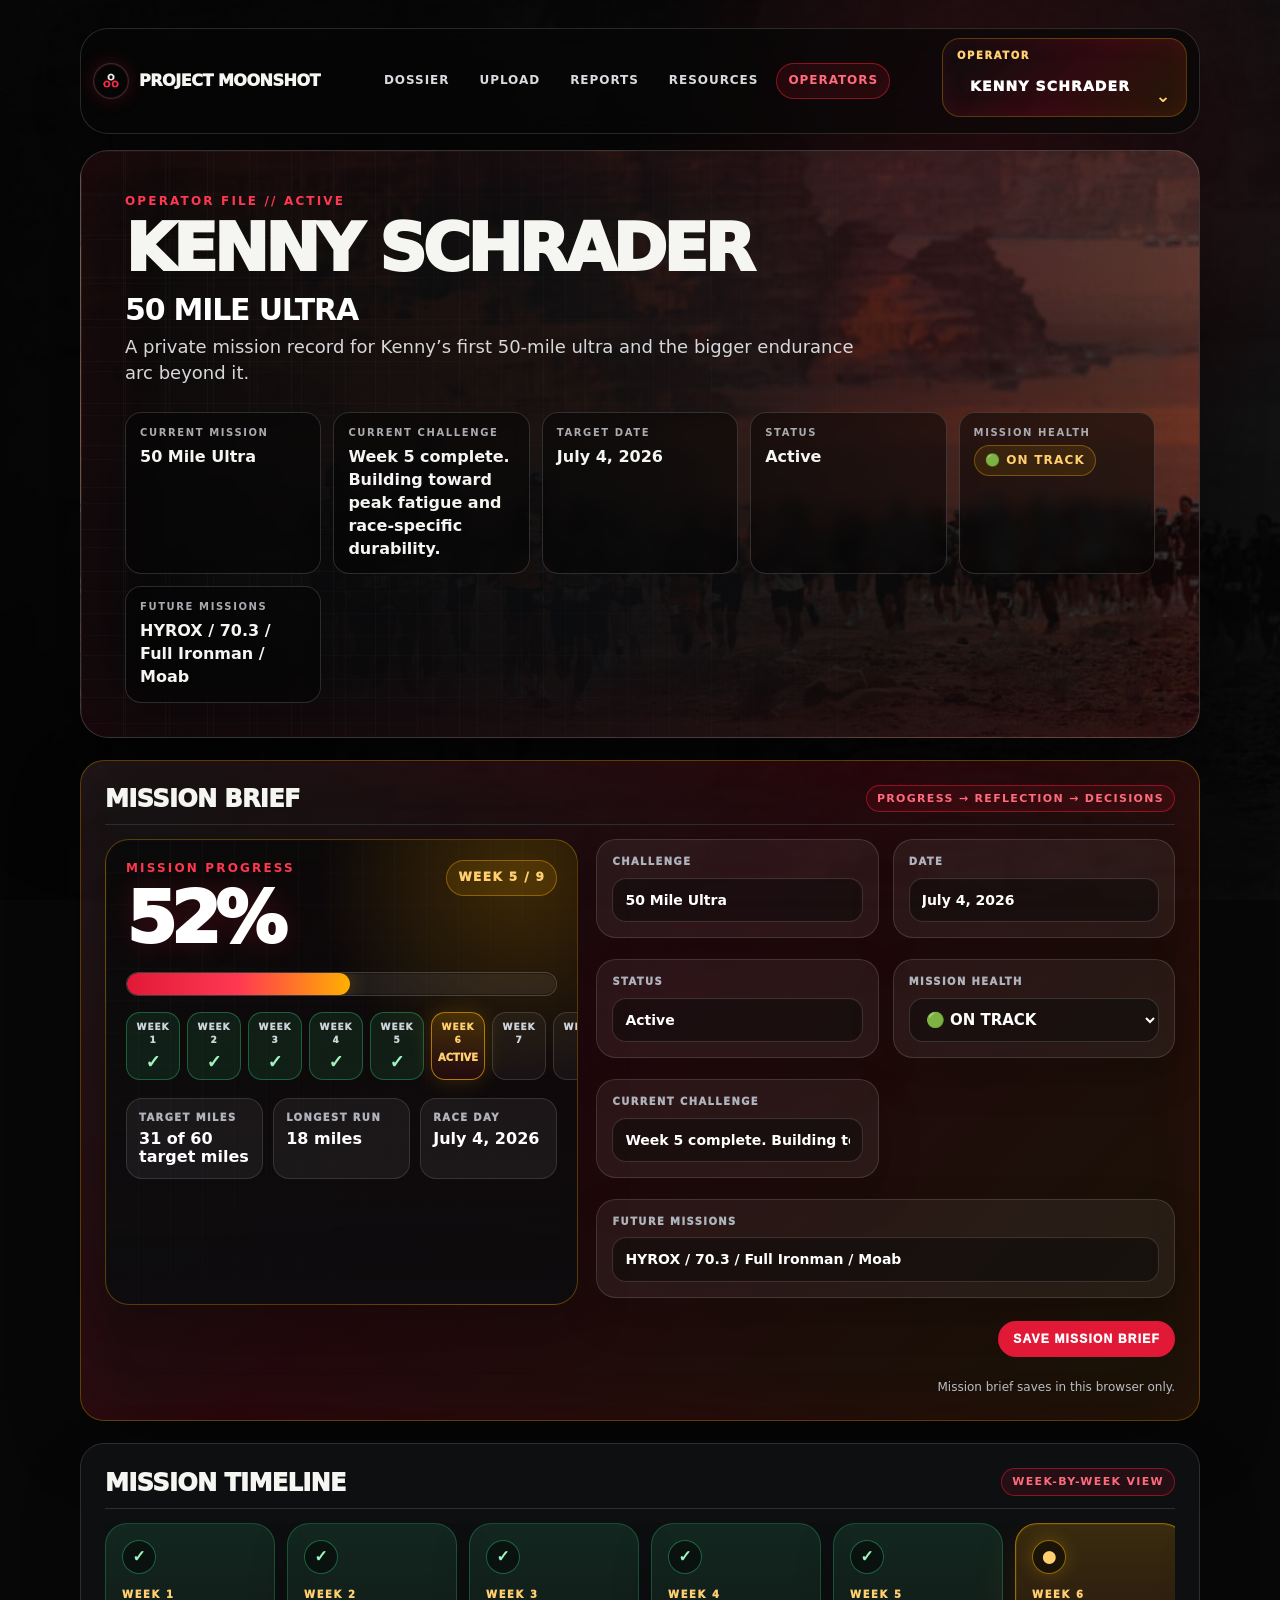
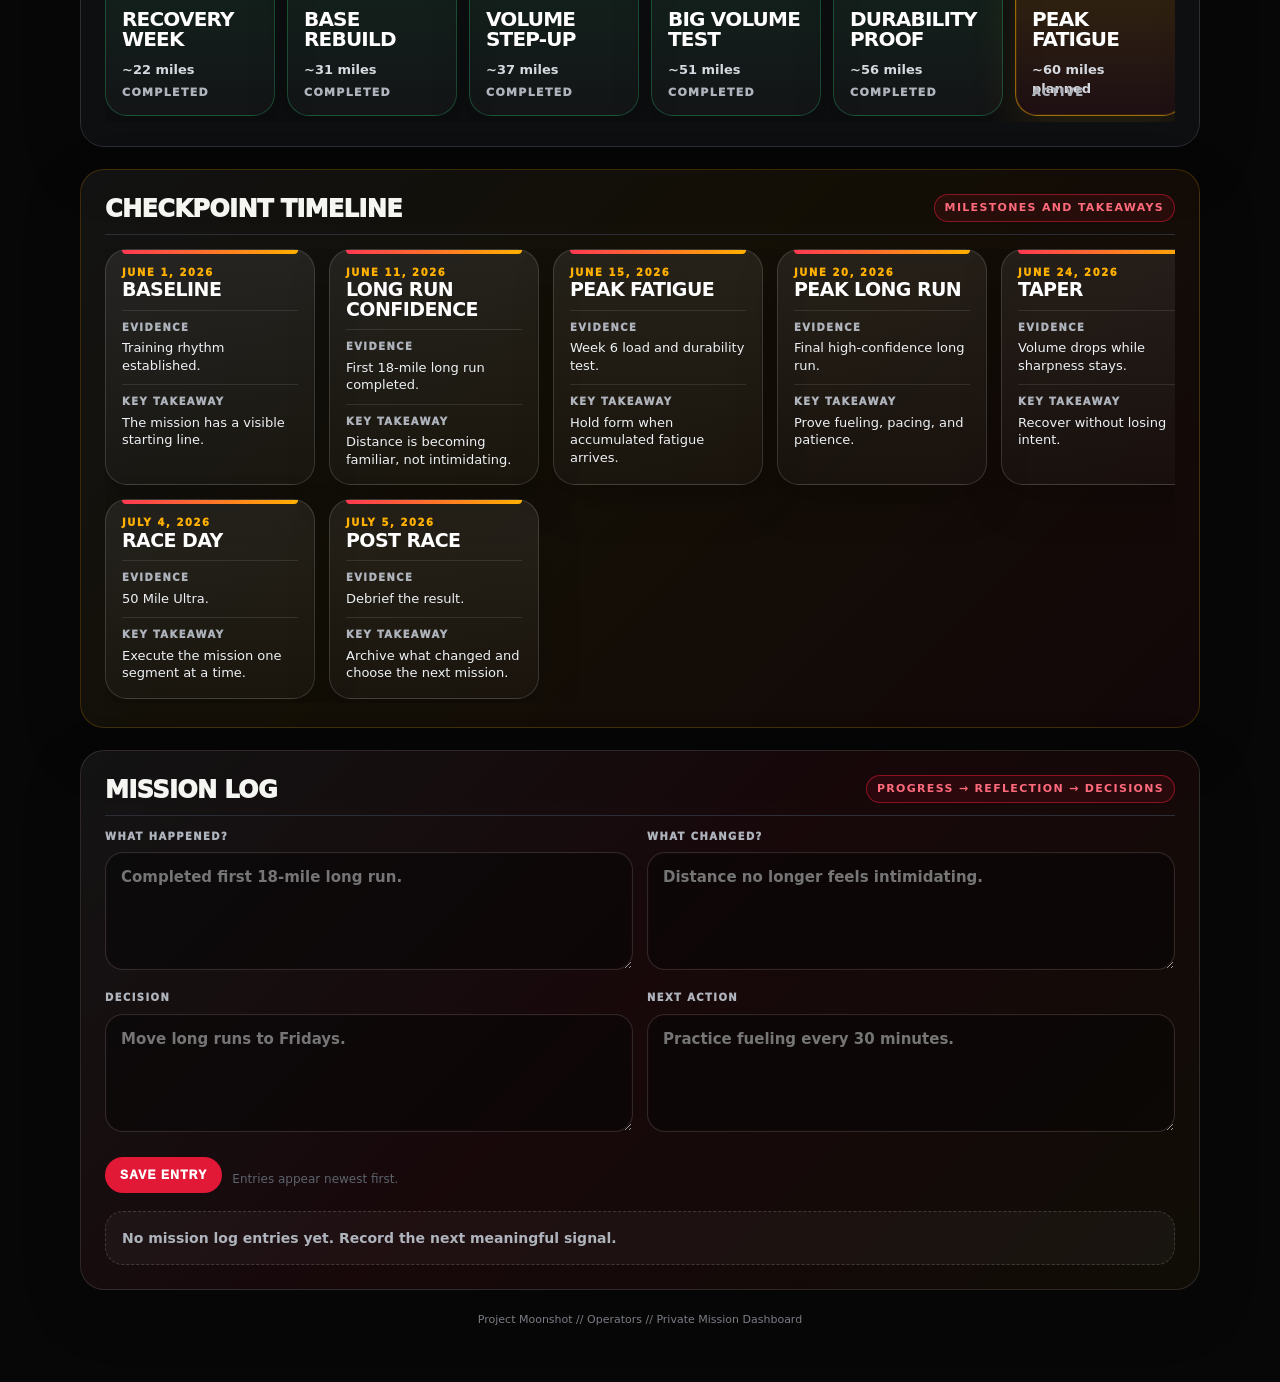
==== commit e74ec12d: "Rebuild operators mission dashboard" ====
--- a/operators.html
+++ b/operators.html
@@ -23,7 +23,7 @@
       <a href="resources.html">Resources</a>
       <a class="active" href="operators.html">OPERATORS</a>
     </div>
-    <label class="operator-selector-shell" aria-label="Current operator">
+    <label class="operator-selector-shell" aria-label="Current operator dossier">
       <span>Operator</span>
       <select data-operator-selector>
         <option value="kenny">KENNY SCHRADER</option>
@@ -43,6 +43,7 @@
       <div class="meta-card"><div class="label">Current Challenge</div><div class="value" data-hero-current-challenge>Week 5 complete. Building toward peak fatigue.</div></div>
       <div class="meta-card"><div class="label">Target Date</div><div class="value" data-hero-target-date>July 4, 2026</div></div>
       <div class="meta-card"><div class="label">Status</div><div class="value" data-hero-status>Active</div></div>
+      <div class="meta-card health-meta-card"><div class="label">Mission Health</div><div class="value mission-health-badge" data-hero-health>🟢 ON TRACK</div></div>
       <div class="meta-card"><div class="label">Future Missions</div><div class="value" data-hero-future>HYROX / 70.3 / Full Ironman / Moab</div></div>
     </div>
   </section>
@@ -60,6 +61,7 @@
             <span data-progress-week>Week 5 / 9</span>
           </div>
           <div class="mission-progress-track" aria-label="Mission progress"><span data-progress-bar style="width:52%"></span></div>
+          <div class="week-progress-row" data-week-progress-row aria-label="Week-by-week mission timeline"></div>
           <div class="mission-progress-stats">
             <div><span>Target Miles</span><strong data-progress-miles>31 of 60 target miles</strong></div>
             <div><span>Longest Run</span><strong data-progress-longest>18 miles</strong></div>
@@ -70,6 +72,11 @@
           <label class="operator-brief-tile"><span>Challenge</span><input name="missionName" /></label>
           <label class="operator-brief-tile"><span>Date</span><input name="raceDate" /></label>
           <label class="operator-brief-tile"><span>Status</span><input name="status" /></label>
+          <label class="operator-brief-tile health-field"><span>Mission Health</span><select name="missionHealth">
+            <option value="🟢 ON TRACK">🟢 ON TRACK</option>
+            <option value="🟡 WATCH">🟡 WATCH</option>
+            <option value="🔴 RECOVER">🔴 RECOVER</option>
+          </select></label>
           <label class="operator-brief-tile"><span>Current Challenge</span><input name="currentChallenge" /></label>
           <label class="operator-brief-tile wide"><span>Future Missions</span><input name="futureMissions" /></label>
         </div>
@@ -82,48 +89,27 @@
   </form>
 
   <section class="section mission-timeline-section">
-    <div class="section-header"><h2>MISSION TIMELINE</h2><span class="tag">Generated from training blocks</span></div>
+    <div class="section-header"><h2>MISSION TIMELINE</h2><span class="tag">Week-by-week view</span></div>
     <div class="training-timeline" data-training-timeline></div>
   </section>
 
+  <section class="section checkpoint-section">
+    <div class="section-header"><h2>CHECKPOINT TIMELINE</h2><span class="tag">Milestones and takeaways</span></div>
+    <div class="checkpoint-timeline" data-checkpoint-timeline></div>
+  </section>
+
   <section class="section mission-log-section">
-    <div class="section-header"><h2>MISSION LOG</h2><span class="tag">Captain's log</span></div>
+    <div class="section-header"><h2>MISSION LOG</h2><span class="tag">Progress → Reflection → Decisions</span></div>
     <form class="operator-log-form" data-mission-log-form>
-      <label class="operator-log-field"><span>Record what happened</span><textarea name="entry" placeholder="June 11&#10;&#10;Completed 18 mile run.&#10;&#10;Started tired. Felt strong after mile 8. Need better fueling before mile 10."></textarea></label>
+      <div class="mission-log-grid">
+        <label class="operator-log-field"><span>What Happened?</span><textarea name="whatHappened" placeholder="Completed first 18-mile long run."></textarea></label>
+        <label class="operator-log-field"><span>What Changed?</span><textarea name="whatChanged" placeholder="Distance no longer feels intimidating."></textarea></label>
+        <label class="operator-log-field"><span>Decision</span><textarea name="decision" placeholder="Move long runs to Fridays."></textarea></label>
+        <label class="operator-log-field"><span>Next Action</span><textarea name="nextAction" placeholder="Practice fueling every 30 minutes."></textarea></label>
+      </div>
       <div class="mock-actions"><button class="button" type="submit">Save Entry</button><span class="light-note" data-mission-log-note>Entries appear newest first.</span></div>
     </form>
-    <div class="record-card-list" data-mission-log-list></div>
-  </section>
-
-  <section class="section operator-insights-section">
-    <div class="section-header"><h2>OPERATOR INSIGHTS</h2><span class="tag">Reflection</span></div>
-    <form class="insight-form" data-insight-form>
-      <div class="three-field-grid">
-        <label class="operator-edit-card"><span>What Happened?</span><textarea name="whatHappened" placeholder="Completed first 18 mile long run."></textarea></label>
-        <label class="operator-edit-card"><span>What Happened For Me?</span><textarea name="whatHappenedForMe" placeholder="Built confidence that distance is no longer intimidating."></textarea></label>
-        <label class="operator-edit-card"><span>What Did I Learn?</span><textarea name="whatLearned" placeholder="I need fuel earlier than I think."></textarea></label>
-      </div>
-      <div class="mock-actions"><button class="button" type="submit">Save Insight</button><span class="light-note" data-insight-note>Insights become the transformation record.</span></div>
-    </form>
-    <div class="record-card-list three-card-list" data-insight-list></div>
-  </section>
-
-  <section class="section decisions-section">
-    <div class="section-header"><h2>DECISIONS MADE</h2><span class="tag">D-NAV signal</span></div>
-    <form class="decision-form" data-decision-form>
-      <div class="three-field-grid">
-        <label class="operator-edit-card"><span>Decision</span><textarea name="decision" placeholder="Move long runs to Fridays."></textarea></label>
-        <label class="operator-edit-card"><span>Reason</span><textarea name="reason" placeholder="Improves weekend recovery."></textarea></label>
-        <label class="operator-edit-card"><span>Result</span><textarea name="result" placeholder="Positive / Testing / Needs review."></textarea></label>
-      </div>
-      <div class="mock-actions"><button class="button" type="submit">Save Decision</button><span class="light-note" data-decision-note>Track meaningful calls and their outcomes.</span></div>
-    </form>
-    <div class="record-card-list three-card-list" data-decision-list></div>
-  </section>
-
-  <section class="section future-arc-section">
-    <div class="section-header"><h2>FUTURE MISSION ARC</h2><span class="tag">Now / next / moonshot</span></div>
-    <div class="operator-timeline" data-future-timeline></div>
+    <div class="record-card-list mission-log-list" data-mission-log-list></div>
   </section>
 
   <div class="footer">Project Moonshot // Operators // Private Mission Dashboard</div>
--- a/styles.css
+++ b/styles.css
@@ -467,3 +467,30 @@
 .future-arc-section{background:linear-gradient(135deg,rgba(255,255,255,.045),rgba(255,176,0,.045));}
 @media (max-width:1100px){.operator-nav{grid-template-columns:auto auto;}.operator-nav .nav-links{grid-column:1 / -1;order:3;}.operator-selector-shell{justify-self:end;}.mission-dashboard-grid{grid-template-columns:1fr;}.training-timeline{grid-template-columns:repeat(5,minmax(180px,1fr));}.three-field-grid,.three-card-list{grid-template-columns:1fr;}}
 @media (max-width:850px){.operator-nav{grid-template-columns:auto minmax(0,1fr);}.operator-nav .operator-selector-shell{grid-column:1 / -1;width:100%;justify-self:stretch;}.operator-nav .nav-links{grid-column:1 / -1;}.operator-selector-shell{min-width:0;}.mission-progress-topline{flex-direction:column;}.mission-progress-stats,.compact-brief-grid{grid-template-columns:1fr;}.training-timeline{grid-template-columns:1fr;overflow:visible;}.brief-save-actions{align-items:flex-start;justify-content:flex-start;flex-direction:column;}}
+
+/* Operators mission dossier refinements */
+.operator-selector-shell{position:relative;align-items:flex-start;flex-direction:column;gap:3px;min-width:245px;border-radius:18px;padding:10px 38px 10px 14px;background:linear-gradient(135deg,rgba(12,13,15,.92),rgba(225,25,55,.16) 54%,rgba(255,176,0,.10));}
+.operator-selector-shell:after{content:"⌄";position:absolute;right:14px;bottom:11px;color:#ffcf70;font-size:18px;line-height:1;pointer-events:none;}
+.operator-selector-shell select{font-size:14px;letter-spacing:.08em;line-height:1.1;}
+.operator-brief-tile select{width:100%;border:1px solid rgba(255,255,255,.14);border-radius:14px;background:rgba(5,5,5,.42);color:#fff;padding:11px 12px;font:inherit;font-size:15px;font-weight:850;outline:none;}
+.operator-brief-tile select:focus{border-color:rgba(255,176,0,.54);box-shadow:0 0 0 3px rgba(255,176,0,.10);}
+.mission-health-badge{display:inline-flex;align-items:center;width:max-content;border:1px solid rgba(255,176,0,.34);border-radius:999px;background:rgba(255,176,0,.10);padding:6px 10px;color:#ffcf70!important;font-size:12px!important;letter-spacing:.10em;text-transform:uppercase;}
+.week-progress-row{display:grid;grid-template-columns:repeat(9,minmax(54px,1fr));gap:7px;margin:-2px 0 18px;}
+.week-chip{min-height:54px;border:1px solid rgba(255,255,255,.13);border-radius:14px;background:rgba(255,255,255,.045);padding:8px 6px;text-align:center;}
+.week-chip span{display:block;color:#cfd3da;font-size:9px;text-transform:uppercase;letter-spacing:.10em;font-weight:950;}
+.week-chip strong{display:block;margin-top:6px;color:#8c929d;font-size:10px;line-height:1;font-weight:950;}
+.week-chip.completed{border-color:rgba(50,213,131,.36);background:rgba(50,213,131,.10);}
+.week-chip.completed strong{color:#9ff4c1;font-size:18px;}
+.week-chip.active{border-color:rgba(255,176,0,.62);background:linear-gradient(180deg,rgba(255,176,0,.20),rgba(225,25,55,.10));box-shadow:0 0 22px rgba(255,176,0,.18);}
+.week-chip.active span,.week-chip.active strong{color:#ffcf70;}
+.checkpoint-section{background:linear-gradient(135deg,rgba(255,255,255,.05),rgba(255,176,0,.055) 45%,rgba(225,25,55,.055));border-color:rgba(255,176,0,.20);}
+.checkpoint-compact-field{border-top:1px solid rgba(255,255,255,.10);padding-top:10px;}
+.checkpoint-compact-field span{display:block;margin-bottom:4px;color:#aeb3bc;font-size:10px;text-transform:uppercase;letter-spacing:.14em;font-weight:950;}
+.checkpoint-compact-field p{margin:0;color:#eef1f5;font-size:13px;line-height:1.35;}
+.mission-log-section{background:linear-gradient(135deg,rgba(255,255,255,.055),rgba(225,25,55,.08) 48%,rgba(255,176,0,.04));border-color:rgba(255,255,255,.12);}
+.mission-log-grid{display:grid;grid-template-columns:repeat(2,minmax(0,1fr));gap:14px;}
+.operator-log-field textarea{min-height:118px;}
+.mission-log-list .operator-record-card{display:grid;grid-template-columns:repeat(2,minmax(0,1fr));gap:10px 14px;}
+.mission-log-list .operator-record-date{grid-column:1 / -1;margin-bottom:0;}
+@media (max-width:1100px){.week-progress-row{grid-template-columns:repeat(5,minmax(54px,1fr));}.mission-log-grid,.mission-log-list .operator-record-card{grid-template-columns:1fr;}}
+@media (max-width:850px){.week-progress-row{grid-template-columns:repeat(3,minmax(54px,1fr));}.operator-selector-shell{align-items:flex-start;}}
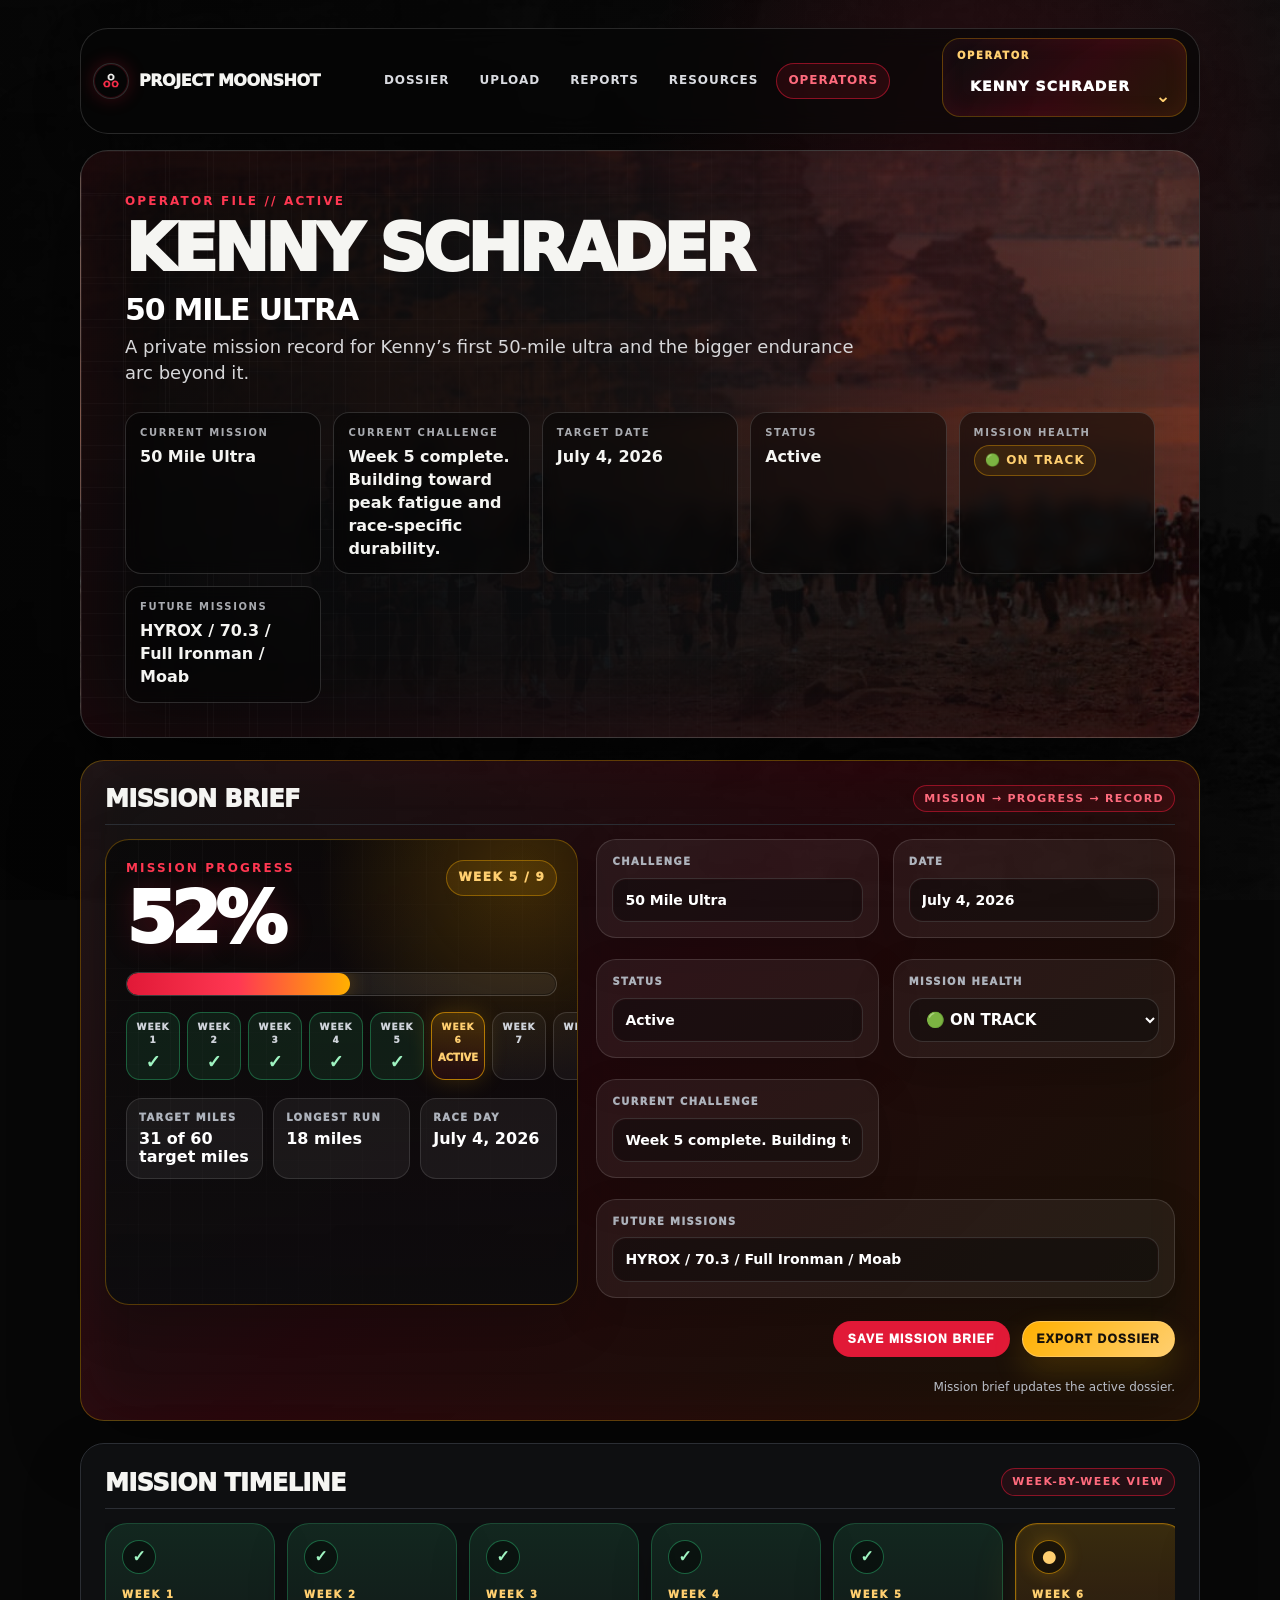
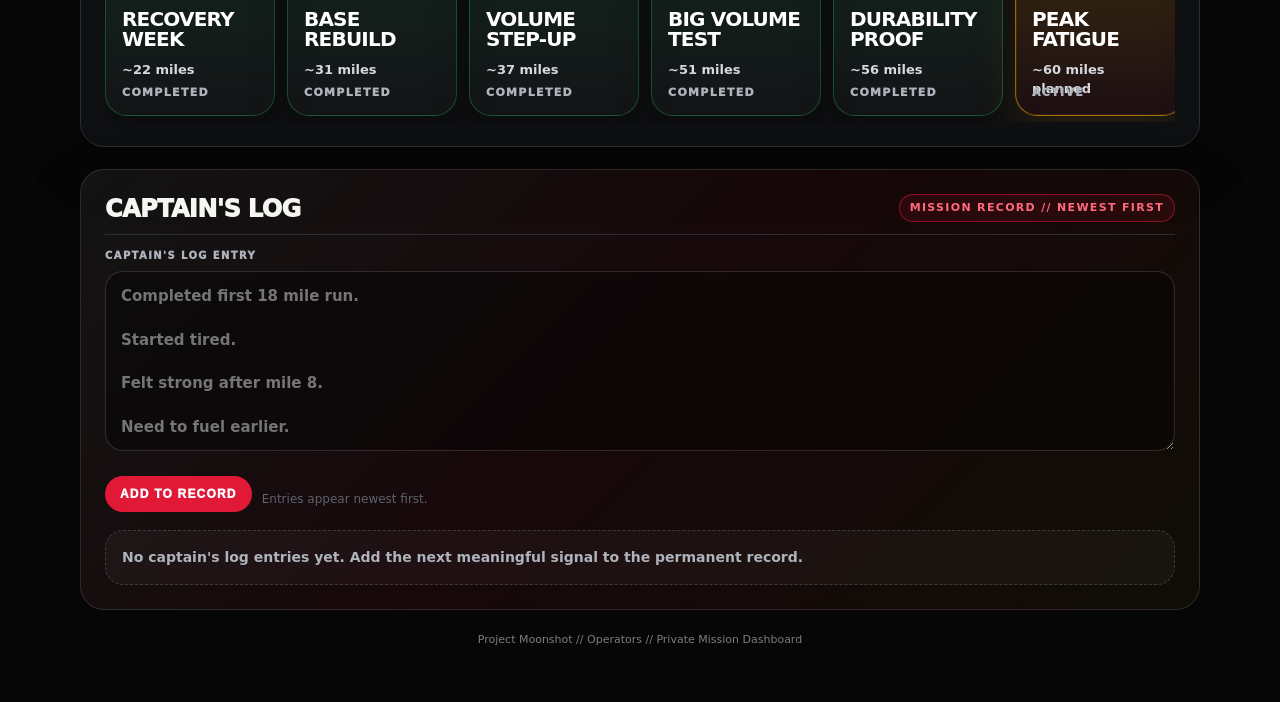
==== commit 553ec0e1: "Refine operators mission dossier" ====
--- a/operators.html
+++ b/operators.html
@@ -28,8 +28,6 @@
       <select data-operator-selector>
         <option value="kenny">KENNY SCHRADER</option>
         <option value="vudi">VUDI PHOTHISUK</option>
-        <option value="ryan">RYAN SMITH</option>
-        <option value="new">+ NEW OPERATOR</option>
       </select>
     </label>
   </nav>
@@ -50,7 +48,7 @@
 
   <form class="operator-sandbox-form mission-brief-form" data-mission-brief-form>
     <section class="section mission-brief-section dashboard-priority-section">
-      <div class="section-header"><h2>MISSION BRIEF</h2><span class="tag">Progress → Reflection → Decisions</span></div>
+      <div class="section-header"><h2>MISSION BRIEF</h2><span class="tag">Mission → Progress → Record</span></div>
       <div class="mission-dashboard-grid">
         <div class="mission-progress-panel">
           <div class="mission-progress-topline">
@@ -83,7 +81,8 @@
       </div>
       <div class="mock-actions operator-save-actions brief-save-actions">
         <button class="button" type="submit">Save Mission Brief</button>
-        <span class="light-note" data-mission-brief-note>Mission brief saves in this browser only.</span>
+        <button class="button export-dossier-button" type="button" data-export-dossier>Export Dossier</button>
+        <span class="light-note" data-mission-brief-note>Mission brief updates the active dossier.</span>
       </div>
     </section>
   </form>
@@ -93,21 +92,18 @@
     <div class="training-timeline" data-training-timeline></div>
   </section>
 
-  <section class="section checkpoint-section">
-    <div class="section-header"><h2>CHECKPOINT TIMELINE</h2><span class="tag">Milestones and takeaways</span></div>
-    <div class="checkpoint-timeline" data-checkpoint-timeline></div>
-  </section>
 
   <section class="section mission-log-section">
-    <div class="section-header"><h2>MISSION LOG</h2><span class="tag">Progress → Reflection → Decisions</span></div>
+    <div class="section-header"><h2>CAPTAIN'S LOG</h2><span class="tag">Mission record // Newest first</span></div>
     <form class="operator-log-form" data-mission-log-form>
-      <div class="mission-log-grid">
-        <label class="operator-log-field"><span>What Happened?</span><textarea name="whatHappened" placeholder="Completed first 18-mile long run."></textarea></label>
-        <label class="operator-log-field"><span>What Changed?</span><textarea name="whatChanged" placeholder="Distance no longer feels intimidating."></textarea></label>
-        <label class="operator-log-field"><span>Decision</span><textarea name="decision" placeholder="Move long runs to Fridays."></textarea></label>
-        <label class="operator-log-field"><span>Next Action</span><textarea name="nextAction" placeholder="Practice fueling every 30 minutes."></textarea></label>
-      </div>
-      <div class="mock-actions"><button class="button" type="submit">Save Entry</button><span class="light-note" data-mission-log-note>Entries appear newest first.</span></div>
+      <label class="operator-log-field captain-log-field"><span>Captain's Log Entry</span><textarea name="entry" placeholder="Completed first 18 mile run.
+
+Started tired.
+
+Felt strong after mile 8.
+
+Need to fuel earlier."></textarea></label>
+      <div class="mock-actions"><button class="button" type="submit">Add To Record</button><span class="light-note" data-mission-log-note>Entries appear newest first.</span></div>
     </form>
     <div class="record-card-list mission-log-list" data-mission-log-list></div>
   </section>
--- a/styles.css
+++ b/styles.css
@@ -469,9 +469,12 @@
 @media (max-width:850px){.operator-nav{grid-template-columns:auto minmax(0,1fr);}.operator-nav .operator-selector-shell{grid-column:1 / -1;width:100%;justify-self:stretch;}.operator-nav .nav-links{grid-column:1 / -1;}.operator-selector-shell{min-width:0;}.mission-progress-topline{flex-direction:column;}.mission-progress-stats,.compact-brief-grid{grid-template-columns:1fr;}.training-timeline{grid-template-columns:1fr;overflow:visible;}.brief-save-actions{align-items:flex-start;justify-content:flex-start;flex-direction:column;}}
 
 /* Operators mission dossier refinements */
-.operator-selector-shell{position:relative;align-items:flex-start;flex-direction:column;gap:3px;min-width:245px;border-radius:18px;padding:10px 38px 10px 14px;background:linear-gradient(135deg,rgba(12,13,15,.92),rgba(225,25,55,.16) 54%,rgba(255,176,0,.10));}
+.operator-selector-shell{position:relative;align-items:flex-start;flex-direction:column;gap:3px;min-width:245px;border-radius:18px;padding:10px 38px 10px 14px;background:linear-gradient(135deg,rgba(12,13,15,.92),rgba(225,25,55,.16) 54%,rgba(255,176,0,.10));transition:border-color .18s ease,box-shadow .18s ease,transform .18s ease;}
 .operator-selector-shell:after{content:"⌄";position:absolute;right:14px;bottom:11px;color:#ffcf70;font-size:18px;line-height:1;pointer-events:none;}
+.operator-selector-shell:hover,.operator-selector-shell:focus-within{border-color:rgba(255,176,0,.58);box-shadow:0 0 28px rgba(255,176,0,.14),0 0 22px rgba(225,25,55,.16) inset;transform:translateY(-1px);}
 .operator-selector-shell select{font-size:14px;letter-spacing:.08em;line-height:1.1;}
+.export-dossier-button{background:linear-gradient(135deg,var(--amber),#ffcf70);color:#17110a;border-color:rgba(255,207,112,.72);box-shadow:0 14px 32px rgba(255,176,0,.18);}
+.export-dossier-button:hover{filter:brightness(1.05);box-shadow:0 18px 38px rgba(255,176,0,.26);}
 .operator-brief-tile select{width:100%;border:1px solid rgba(255,255,255,.14);border-radius:14px;background:rgba(5,5,5,.42);color:#fff;padding:11px 12px;font:inherit;font-size:15px;font-weight:850;outline:none;}
 .operator-brief-tile select:focus{border-color:rgba(255,176,0,.54);box-shadow:0 0 0 3px rgba(255,176,0,.10);}
 .mission-health-badge{display:inline-flex;align-items:center;width:max-content;border:1px solid rgba(255,176,0,.34);border-radius:999px;background:rgba(255,176,0,.10);padding:6px 10px;color:#ffcf70!important;font-size:12px!important;letter-spacing:.10em;text-transform:uppercase;}
@@ -489,8 +492,10 @@
 .checkpoint-compact-field p{margin:0;color:#eef1f5;font-size:13px;line-height:1.35;}
 .mission-log-section{background:linear-gradient(135deg,rgba(255,255,255,.055),rgba(225,25,55,.08) 48%,rgba(255,176,0,.04));border-color:rgba(255,255,255,.12);}
 .mission-log-grid{display:grid;grid-template-columns:repeat(2,minmax(0,1fr));gap:14px;}
-.operator-log-field textarea{min-height:118px;}
-.mission-log-list .operator-record-card{display:grid;grid-template-columns:repeat(2,minmax(0,1fr));gap:10px 14px;}
-.mission-log-list .operator-record-date{grid-column:1 / -1;margin-bottom:0;}
-@media (max-width:1100px){.week-progress-row{grid-template-columns:repeat(5,minmax(54px,1fr));}.mission-log-grid,.mission-log-list .operator-record-card{grid-template-columns:1fr;}}
+.captain-log-field textarea{min-height:180px;}
+.mission-log-list .captain-log-card{display:block;}
+.mission-log-list .operator-record-date{display:flex;align-items:center;justify-content:space-between;gap:12px;margin-bottom:12px;}
+.mission-log-list .operator-record-date span,.mission-log-list .operator-record-date strong{display:block;}
+.captain-log-entry{margin:0;color:#f2f4f7;font-size:16px;line-height:1.55;white-space:pre-wrap;}
+@media (max-width:1100px){.week-progress-row{grid-template-columns:repeat(5,minmax(54px,1fr));}.mission-log-grid{grid-template-columns:1fr;}}
 @media (max-width:850px){.week-progress-row{grid-template-columns:repeat(3,minmax(54px,1fr));}.operator-selector-shell{align-items:flex-start;}}
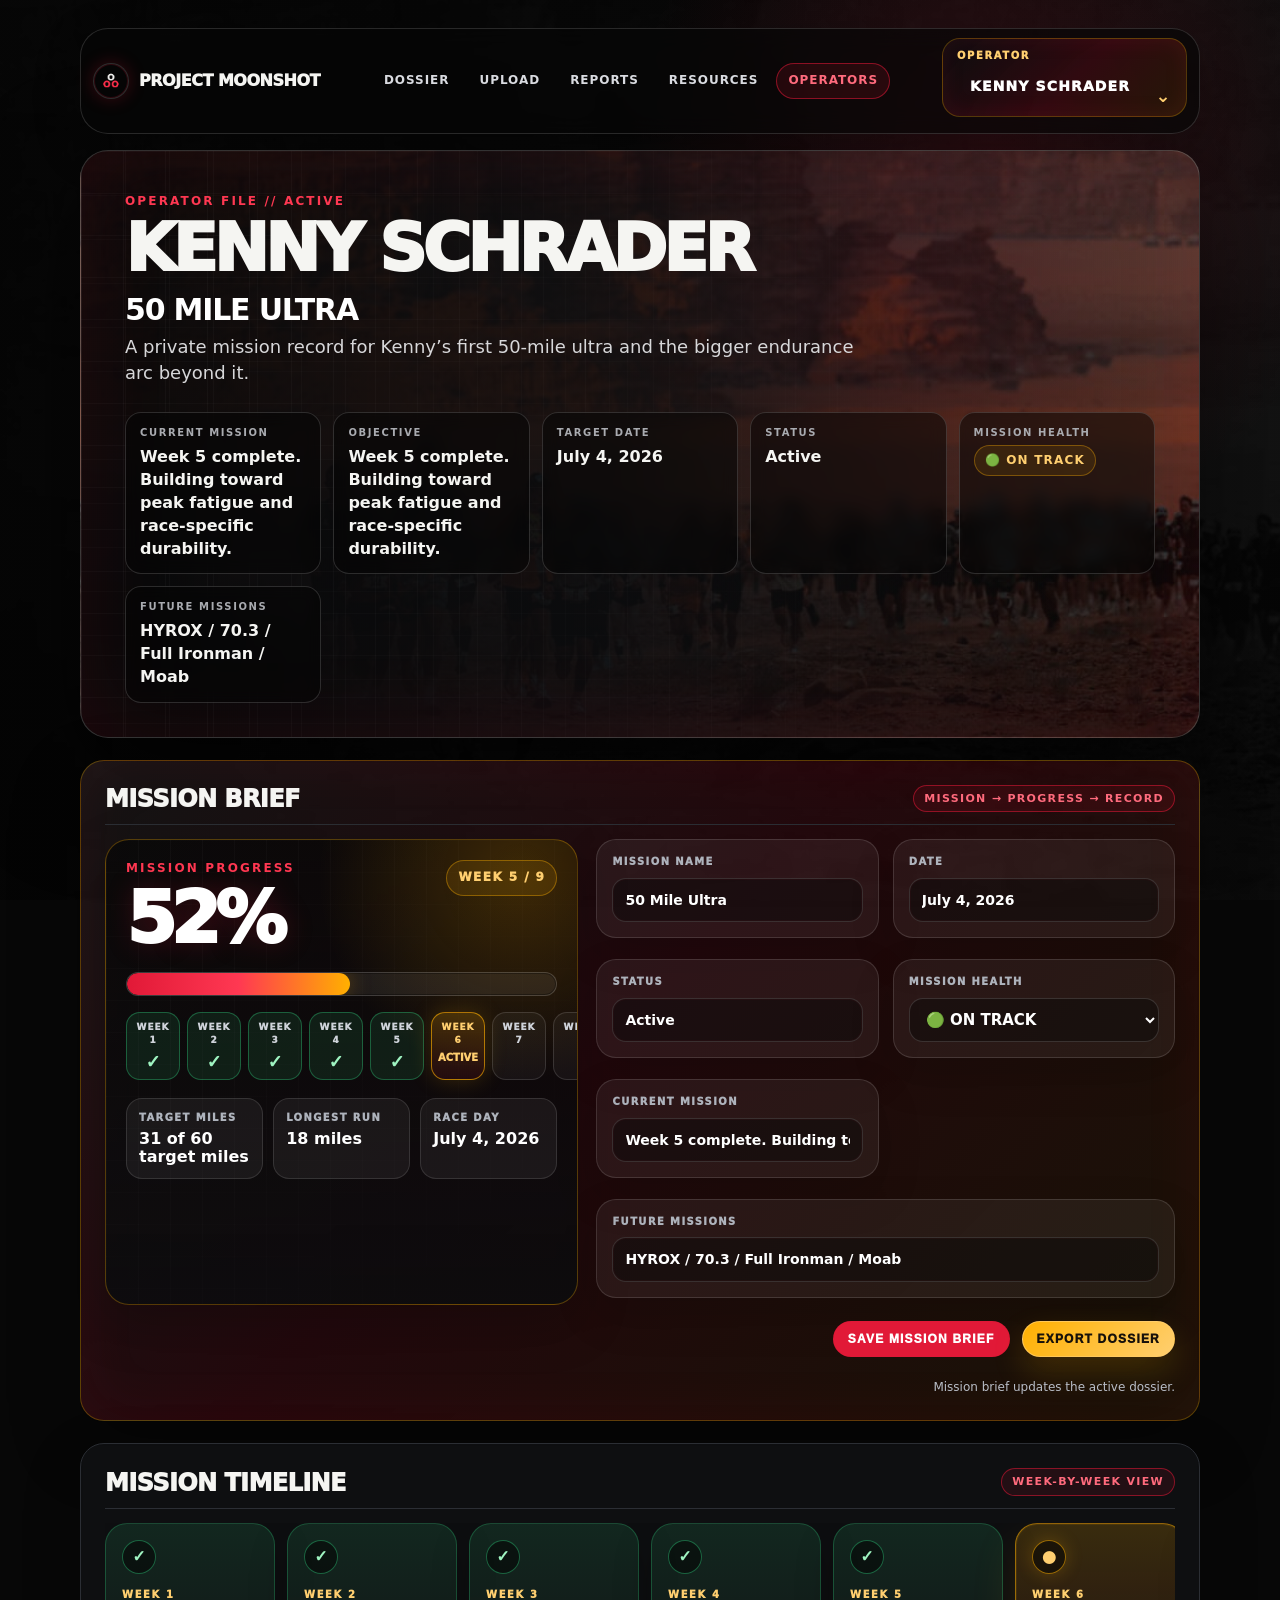
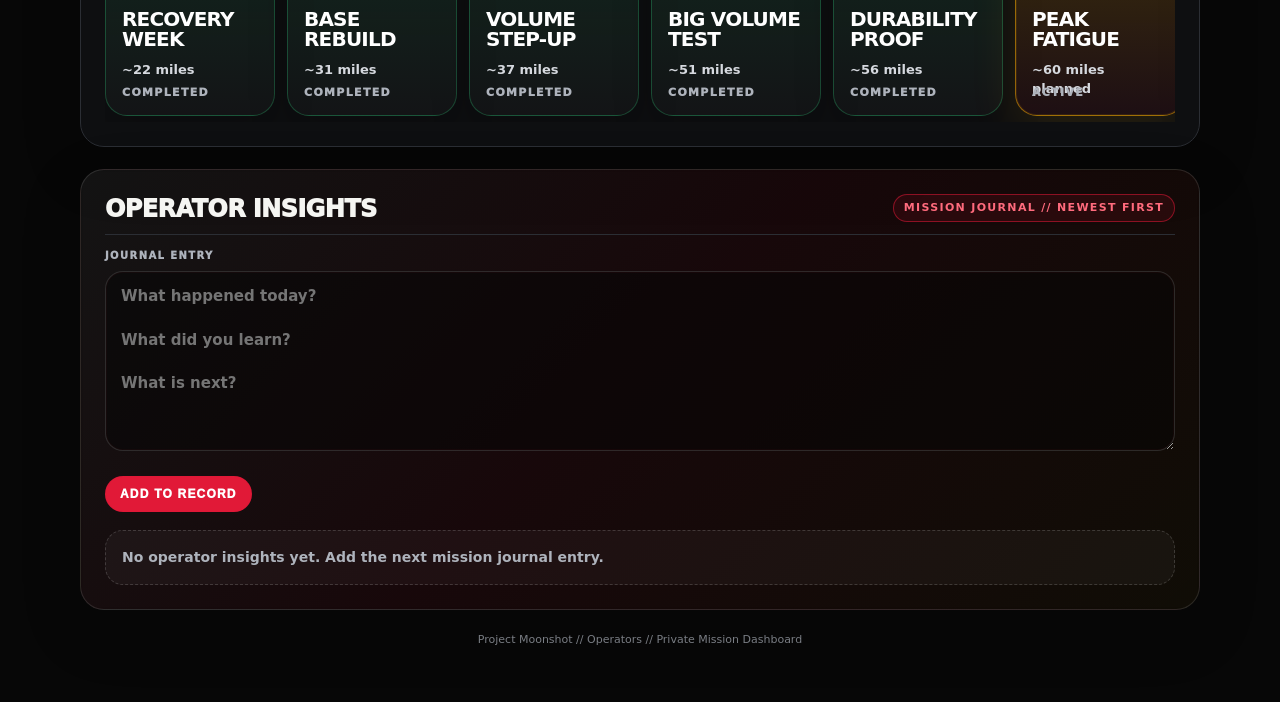
==== commit 62848dd2: "Refine operator insights journal" ====
--- a/operators.html
+++ b/operators.html
@@ -38,7 +38,7 @@
     <div class="subtitle"><strong data-hero-mission>50 Mile Ultra</strong><span data-hero-subtitle> A private mission record for the current challenge and the bigger endurance arc beyond it.</span></div>
     <div class="meta operator-hero-tiles">
       <div class="meta-card"><div class="label">Current Mission</div><div class="value" data-hero-current-mission>50 Mile Ultra</div></div>
-      <div class="meta-card"><div class="label">Current Challenge</div><div class="value" data-hero-current-challenge>Week 5 complete. Building toward peak fatigue.</div></div>
+      <div class="meta-card"><div class="label">Objective</div><div class="value" data-hero-current-challenge>Week 5 complete. Building toward peak fatigue.</div></div>
       <div class="meta-card"><div class="label">Target Date</div><div class="value" data-hero-target-date>July 4, 2026</div></div>
       <div class="meta-card"><div class="label">Status</div><div class="value" data-hero-status>Active</div></div>
       <div class="meta-card health-meta-card"><div class="label">Mission Health</div><div class="value mission-health-badge" data-hero-health>🟢 ON TRACK</div></div>
@@ -67,7 +67,7 @@
           </div>
         </div>
         <div class="operator-brief-grid compact-brief-grid">
-          <label class="operator-brief-tile"><span>Challenge</span><input name="missionName" /></label>
+          <label class="operator-brief-tile"><span>Mission Name</span><input name="missionName" /></label>
           <label class="operator-brief-tile"><span>Date</span><input name="raceDate" /></label>
           <label class="operator-brief-tile"><span>Status</span><input name="status" /></label>
           <label class="operator-brief-tile health-field"><span>Mission Health</span><select name="missionHealth">
@@ -75,7 +75,7 @@
             <option value="🟡 WATCH">🟡 WATCH</option>
             <option value="🔴 RECOVER">🔴 RECOVER</option>
           </select></label>
-          <label class="operator-brief-tile"><span>Current Challenge</span><input name="currentChallenge" /></label>
+          <label class="operator-brief-tile"><span>Current Mission</span><input name="currentMission" /></label>
           <label class="operator-brief-tile wide"><span>Future Missions</span><input name="futureMissions" /></label>
         </div>
       </div>
@@ -94,16 +94,14 @@
 
 
   <section class="section mission-log-section">
-    <div class="section-header"><h2>CAPTAIN'S LOG</h2><span class="tag">Mission record // Newest first</span></div>
+    <div class="section-header"><h2>OPERATOR INSIGHTS</h2><span class="tag">Mission journal // Newest first</span></div>
     <form class="operator-log-form" data-mission-log-form>
-      <label class="operator-log-field captain-log-field"><span>Captain's Log Entry</span><textarea name="entry" placeholder="Completed first 18 mile run.
+      <label class="operator-log-field captain-log-field"><span>Journal Entry</span><textarea name="entry" placeholder="What happened today?
 
-Started tired.
+What did you learn?
 
-Felt strong after mile 8.
-
-Need to fuel earlier."></textarea></label>
-      <div class="mock-actions"><button class="button" type="submit">Add To Record</button><span class="light-note" data-mission-log-note>Entries appear newest first.</span></div>
+What is next?"></textarea></label>
+      <div class="mock-actions"><button class="button" type="submit">Add To Record</button><span class="light-note mission-log-success-note" data-mission-log-note aria-live="polite"></span></div>
     </form>
     <div class="record-card-list mission-log-list" data-mission-log-list></div>
   </section>
--- a/styles.css
+++ b/styles.css
@@ -497,5 +497,7 @@
 .mission-log-list .operator-record-date{display:flex;align-items:center;justify-content:space-between;gap:12px;margin-bottom:12px;}
 .mission-log-list .operator-record-date span,.mission-log-list .operator-record-date strong{display:block;}
 .captain-log-entry{margin:0;color:#f2f4f7;font-size:16px;line-height:1.55;white-space:pre-wrap;}
+.mission-log-success-note{min-height:18px;opacity:0;transform:translateY(3px);transition:opacity .35s ease,transform .35s ease;color:#9ff4c1!important;font-weight:900;letter-spacing:.08em;text-transform:uppercase;}
+.mission-log-success-note.is-visible{opacity:1;transform:translateY(0);}
 @media (max-width:1100px){.week-progress-row{grid-template-columns:repeat(5,minmax(54px,1fr));}.mission-log-grid{grid-template-columns:1fr;}}
 @media (max-width:850px){.week-progress-row{grid-template-columns:repeat(3,minmax(54px,1fr));}.operator-selector-shell{align-items:flex-start;}}
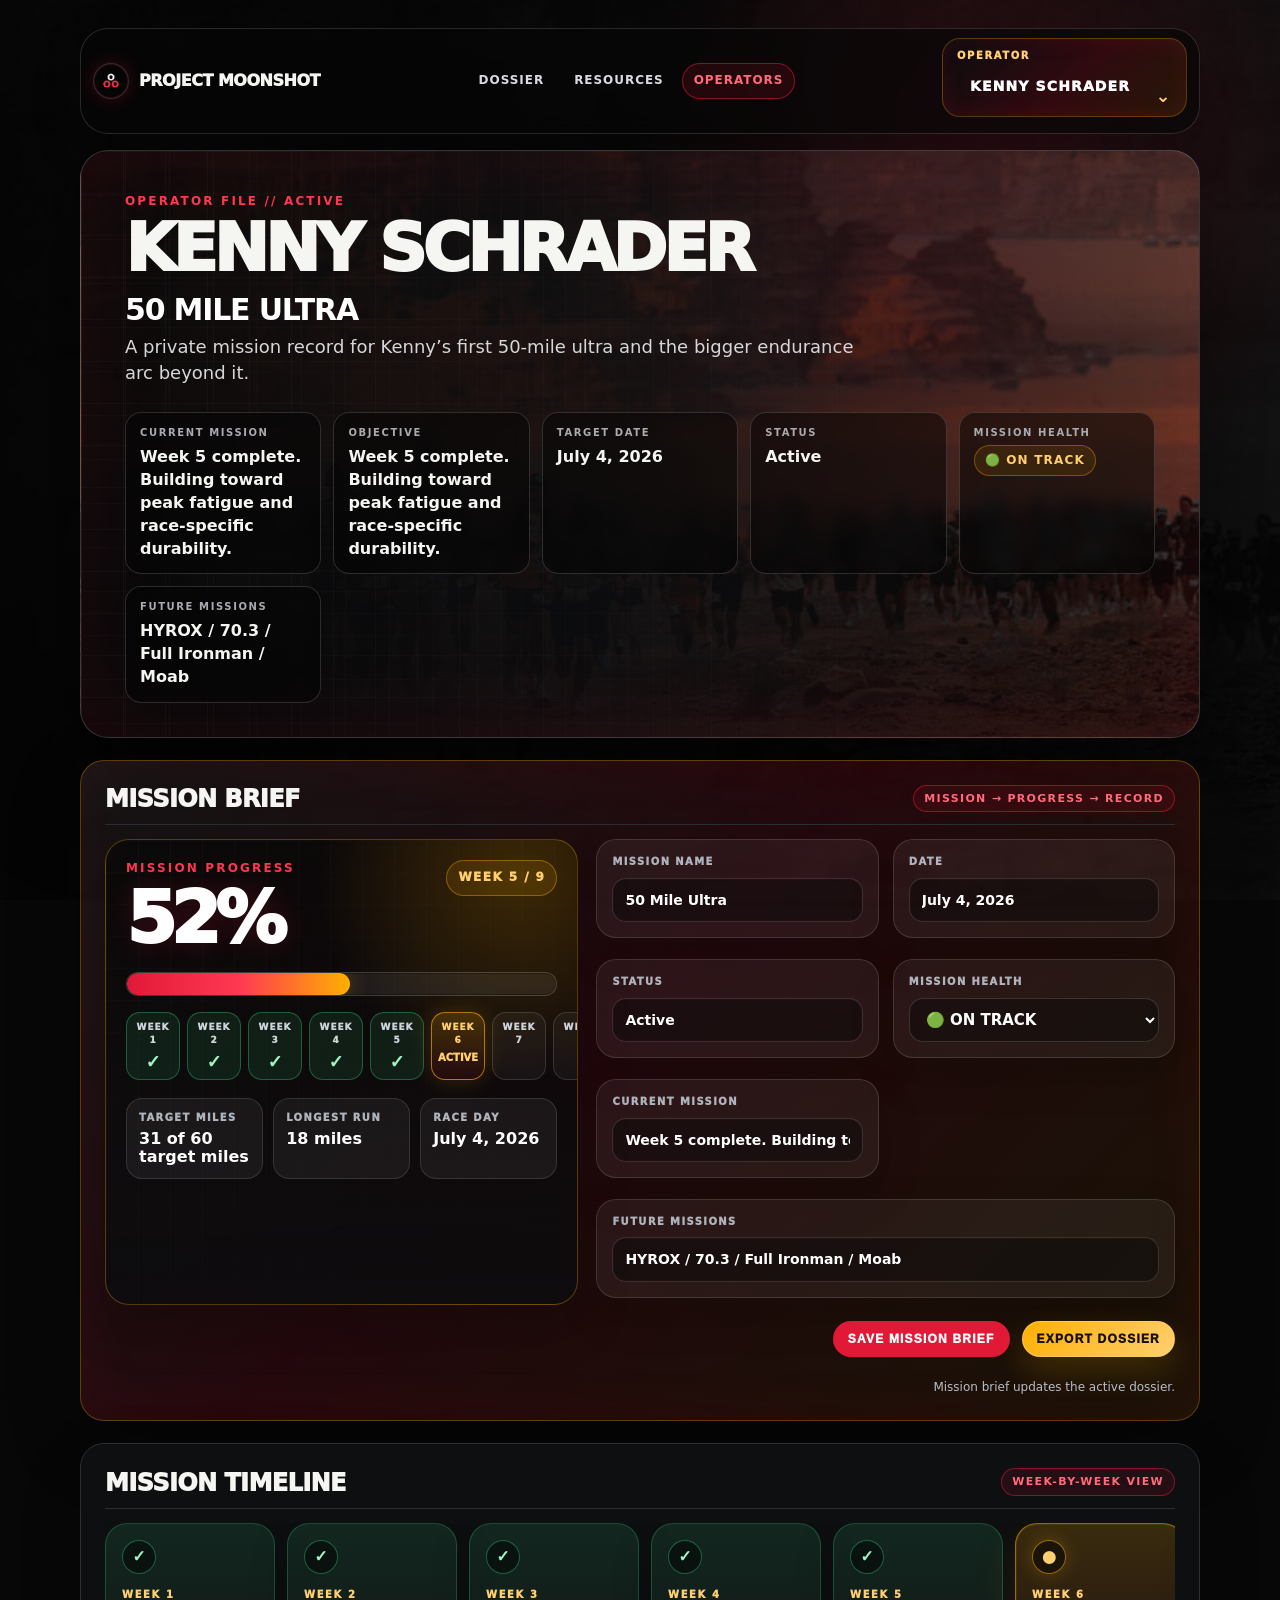
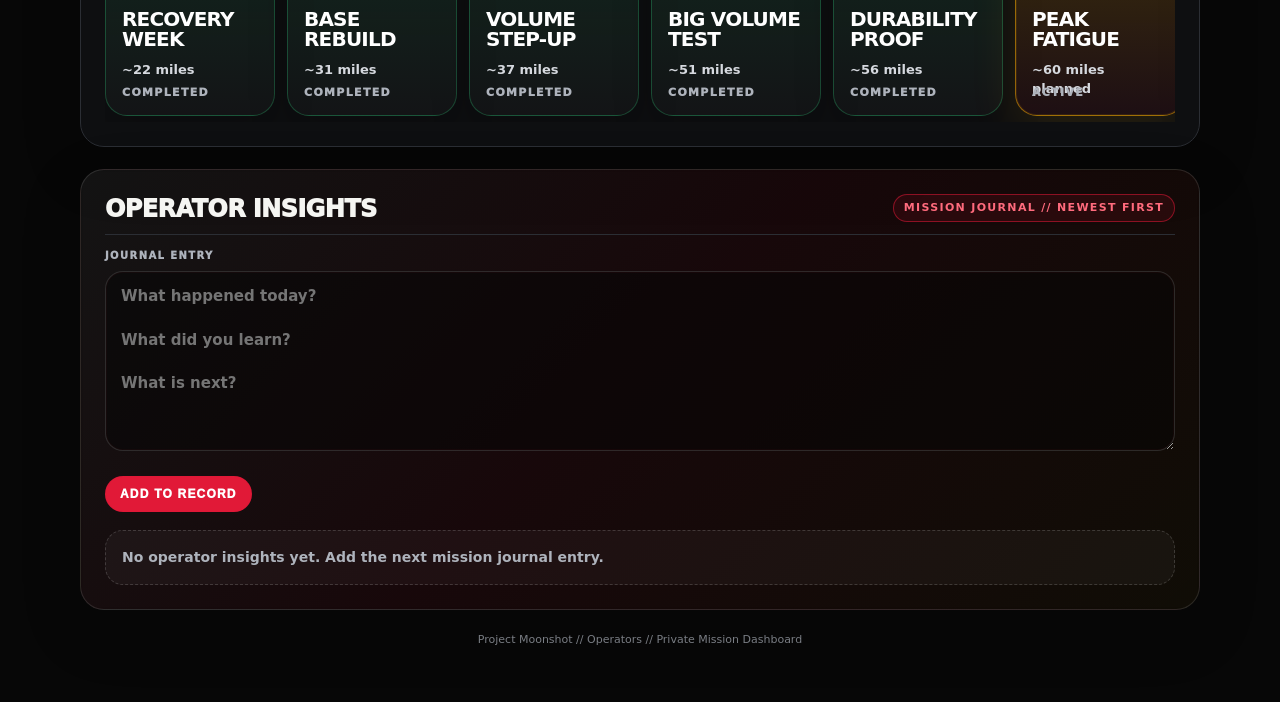
==== commit 9ca12c84: "Streamline dossier for HYROX race week" ====
--- a/operators.html
+++ b/operators.html
@@ -18,8 +18,6 @@
     <a class="brand" href="index.html"><span class="brand-mark"><img src="PRJMNST.png" alt="Project Moonshot mark" class="brand-mark-img"></span><span>Project Moonshot</span></a>
     <div class="nav-links" id="primary-nav-links" data-mobile-menu>
       <a href="index.html">Dossier</a>
-      <a href="upload.html">Upload</a>
-      <a href="reports.html">Reports</a>
       <a href="resources.html">Resources</a>
       <a class="active" href="operators.html">OPERATORS</a>
     </div>
--- a/styles.css
+++ b/styles.css
@@ -65,7 +65,13 @@
 .divider{height:1px;background:var(--line);margin:14px 0;}.redline{height:6px;background:linear-gradient(90deg,var(--red),transparent);border-radius:999px;margin:10px 0 0;}
 ul{margin:8px 0 0;padding-left:18px;}li{font-size:13px;color:var(--muted);margin:4px 0;}
 table{width:100%;border-collapse:collapse;margin-top:10px;font-size:12.5px;}th,td{padding:9px 9px;border-bottom:1px solid var(--line);text-align:left;vertical-align:top;}th{font-size:10px;text-transform:uppercase;letter-spacing:.12em;color:#8f939a;background:rgba(255,255,255,.03);font-weight:900;}.section.light th{background:#f0f1f3;border-bottom-color:#d9dde4;}.section.light td{border-bottom-color:#e3e5e9;}
-.course-row{display:grid;grid-template-columns:64px 1fr 1fr 1fr;gap:10px;align-items:stretch;margin-bottom:10px;}.num{display:flex;align-items:center;justify-content:center;background:var(--red);border-radius:16px;font-weight:950;font-size:22px;}.course-row .card{padding:13px;}.course-mission-text{color:#f5b942;}
+.course-row{display:grid;grid-template-columns:64px 1fr 1fr;gap:10px;align-items:stretch;margin-bottom:10px;}.num{display:flex;align-items:center;justify-content:center;background:var(--red);border-radius:16px;font-weight:950;font-size:22px;}
+.target-card{display:flex;flex-direction:column;min-height:178px;}.target-card .metric{margin:9px 0 13px;text-transform:uppercase;}.target-card p{margin:auto 0 0;}.target-victory{border-color:rgba(225,25,55,.58);background:linear-gradient(150deg,rgba(225,25,55,.18),var(--card2));box-shadow:0 0 28px rgba(225,25,55,.08) inset;}
+.race-map-section{background:linear-gradient(145deg,rgba(11,12,14,.96),rgba(25,15,18,.91));border-color:rgba(225,25,55,.35);}.race-map-section .section-header>div{min-width:0;}.race-map-section h2{margin-top:4px;}.race-map-frame{position:relative;width:100%;height:clamp(420px,65vw,720px);overflow:hidden;border:1px solid rgba(255,255,255,.16);border-radius:18px;background:#202124;box-shadow:0 20px 48px rgba(0,0,0,.3);}.race-map-frame iframe{display:block;width:100%;height:100%;border:0;background:#fff;}.race-map-open{position:absolute;inset:0;z-index:2;display:flex;align-items:flex-end;justify-content:flex-end;padding:14px;text-decoration:none;}.race-map-open span{display:inline-flex;align-items:center;gap:7px;padding:9px 12px;border:1px solid rgba(255,255,255,.28);border-radius:999px;background:rgba(7,7,7,.82);color:#fff;font-size:11px;font-weight:900;letter-spacing:.08em;text-transform:uppercase;box-shadow:0 8px 20px rgba(0,0,0,.3);}.map-help{margin:10px 0 0;font-size:11px;text-transform:uppercase;letter-spacing:.08em;}
+.pacing-brief{display:grid;grid-template-columns:1fr 1.2fr;gap:12px;margin-bottom:16px;padding:15px;border:1px solid #d8dbe0;border-radius:18px;background:#fff;}.pacing-brief>div{border-right:1px solid #e3e5e9;padding-right:14px;}.pacing-brief strong{display:block;margin:3px 0;font-size:18px;color:#111;}.pacing-brief p{margin:0;color:#4d525a !important;}.pacing-brief>p{align-self:center;font-weight:800;}
+.stage{position:relative;display:grid;grid-template-columns:1fr auto;grid-template-rows:auto auto;column-gap:12px;align-content:center;min-width:0;padding:13px 15px;border:1px solid #d8dbe0;border-radius:16px;background:#fff;}.stage span{font-weight:900;color:#16171a;}.stage small{color:#676c74;font-size:12px;}.stage strong{grid-column:2;grid-row:1 / 3;align-self:center;color:#b7132a;font-size:16px;white-space:nowrap;}.stage strong:before{content:"Target";display:block;margin-bottom:1px;color:#8a8f97;font-size:8px;letter-spacing:.12em;text-transform:uppercase;text-align:right;}
+.roxzone-note{display:grid;grid-template-columns:1fr auto;gap:3px 16px;margin-top:14px;padding:14px 16px;border:1px dashed rgba(225,25,55,.48);border-radius:16px;background:rgba(225,25,55,.06);}.roxzone-note span{font-size:11px;font-weight:900;letter-spacing:.12em;text-transform:uppercase;color:#9f1326;}.roxzone-note strong{grid-row:1 / 3;grid-column:2;align-self:center;color:#9f1326;}.roxzone-note p{margin:0;}
+.weights-grid{display:grid;grid-template-columns:repeat(3,minmax(0,1fr));gap:10px;}.weight-chip{display:flex;flex-direction:column;gap:5px;min-width:0;padding:14px 15px;border:1px solid rgba(255,255,255,.12);border-radius:16px;background:rgba(255,255,255,.05);}.weight-chip span{color:#aeb2b9;font-size:10px;font-weight:900;letter-spacing:.12em;text-transform:uppercase;}.weight-chip strong{font-size:15px;color:#fff;}
 .pill{display:inline-block;border:1px solid #3a3d43;border-radius:999px;padding:4px 9px;font-size:11px;color:#d8dce3;margin:2px 4px 2px 0;}.section.light .pill{border-color:#d4d8dd;color:#39404a;background:#f7f7f7;}
 .status-green{color:var(--green);font-weight:900;}.status-amber{color:var(--amber);font-weight:900;}.status-red{color:#ff5368;font-weight:900;}.avg{color:var(--amber);font-weight:900;}
 .timeline{display:grid;grid-template-columns:repeat(4,1fr);gap:12px;}.phase{position:relative;overflow:hidden;background:linear-gradient(180deg,#1b1d21,#101114);border:1px solid var(--line);border-radius:18px;padding:16px;min-height:190px;}.phase:before{content:"";position:absolute;top:0;left:0;right:0;height:5px;background:var(--red);}.phase .week{font-weight:950;color:var(--red2);font-size:13px;text-transform:uppercase;letter-spacing:.12em;}.phase h3{margin-top:8px;color:#fff !important;}.phase li,.phase p{color:#f3f4f6 !important;}.phase ul{color:#f3f4f6;}
@@ -501,3 +507,29 @@
 .mission-log-success-note.is-visible{opacity:1;transform:translateY(0);}
 @media (max-width:1100px){.week-progress-row{grid-template-columns:repeat(5,minmax(54px,1fr));}.mission-log-grid{grid-template-columns:1fr;}}
 @media (max-width:850px){.week-progress-row{grid-template-columns:repeat(3,minmax(54px,1fr));}.operator-selector-shell{align-items:flex-start;}}
+
+/* Race-week command center */
+@media (max-width:850px){
+  .target-card{min-height:0;}
+  .pacing-brief{grid-template-columns:1fr;}
+  .pacing-brief>div{border-right:0;border-bottom:1px solid #e3e5e9;padding:0 0 12px;}
+  .course-section .course-row{grid-template-columns:46px 1fr 1fr;}
+  .weights-grid{grid-template-columns:repeat(2,minmax(0,1fr));}
+}
+@media (max-width:768px){
+  .race-map-frame{height:clamp(430px,140vw,620px);border-radius:14px;}
+  .race-map-open{padding:10px;}
+  .race-map-open span{padding:8px 10px;font-size:9px;}
+  .course-section .course-row{grid-template-columns:1fr;border-color:#d8dbe0;}
+  .course-section .num{width:42px;height:32px;}
+  .stage{grid-template-columns:minmax(0,1fr) auto;padding:12px;}
+  .stage strong{font-size:15px;white-space:normal;text-align:right;}
+  .roxzone-note{grid-template-columns:1fr;}
+  .roxzone-note strong{grid-column:1;grid-row:auto;}
+  .weights-grid{grid-template-columns:1fr;}
+  .weight-chip{padding:13px 14px;}
+}
+@media (max-width:430px){
+  .race-map-frame{height:500px;}
+  .target-card .metric{font-size:31px;}
+}
